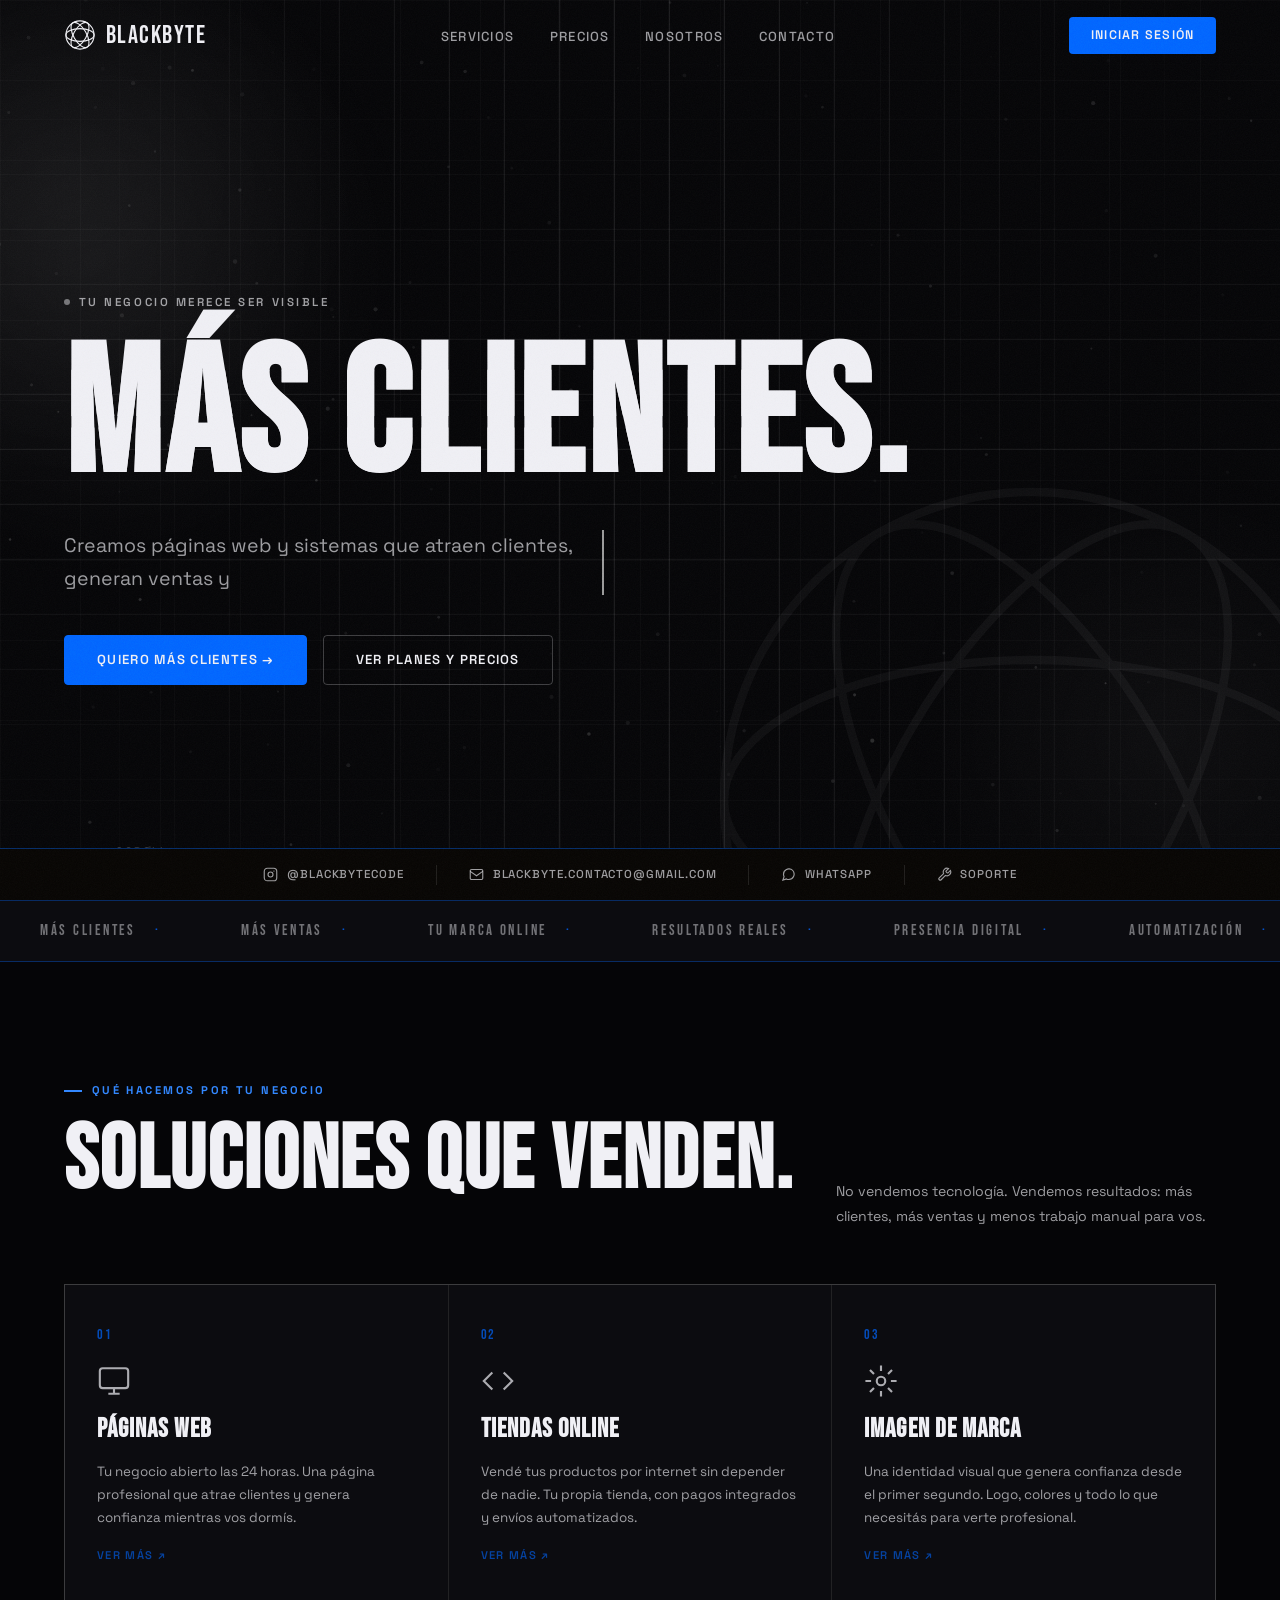
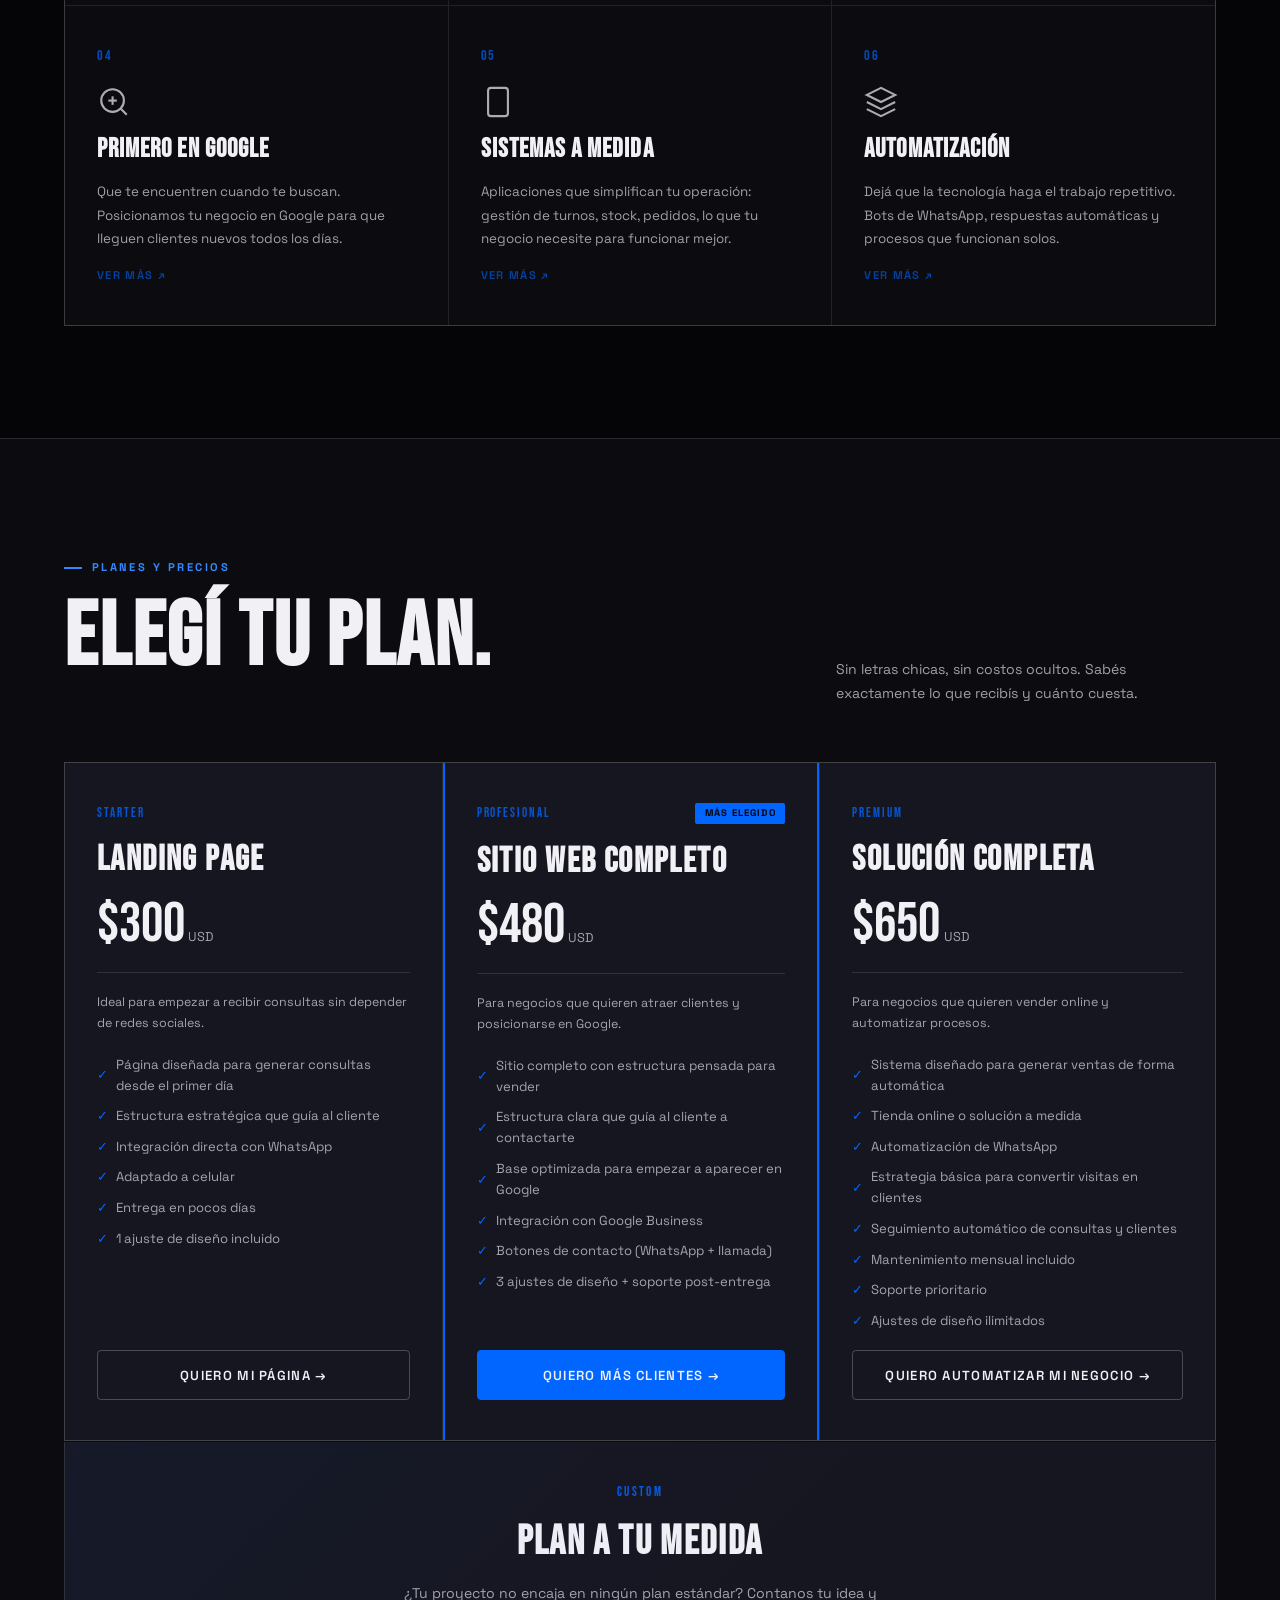
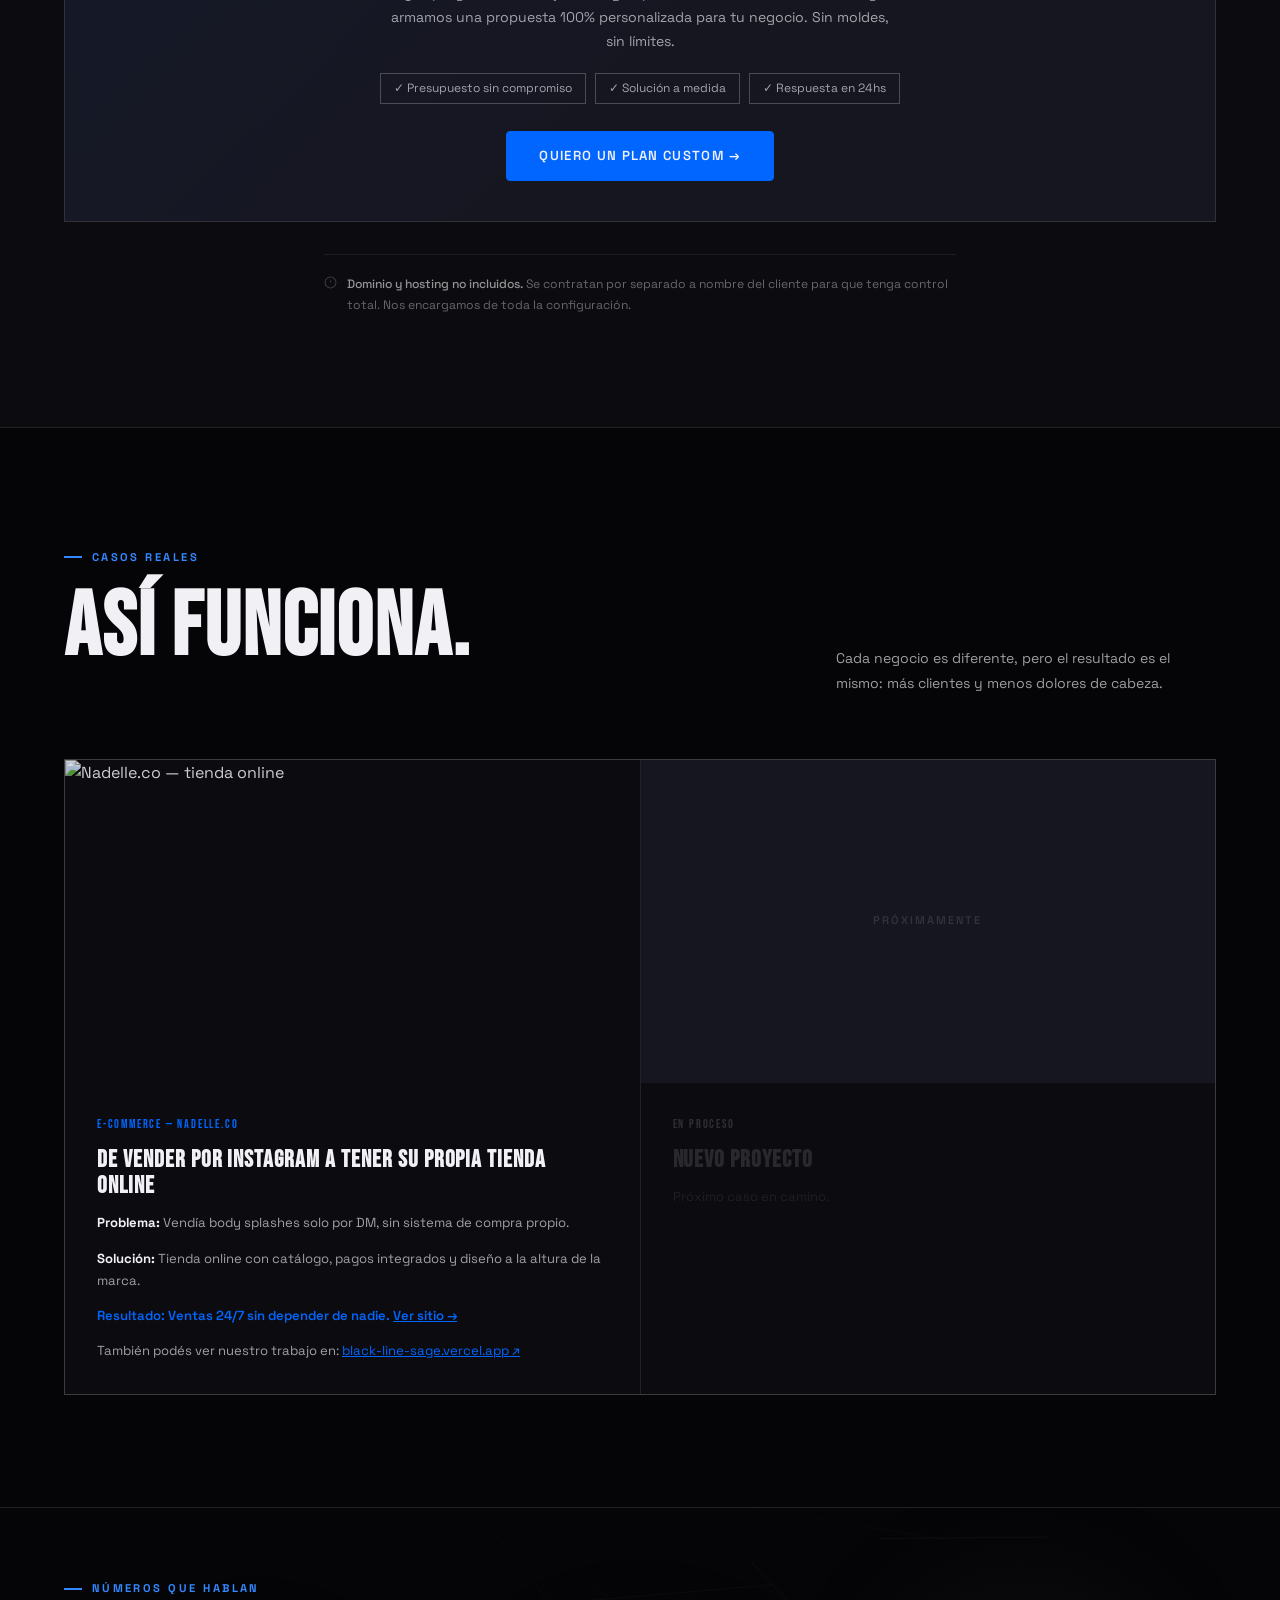
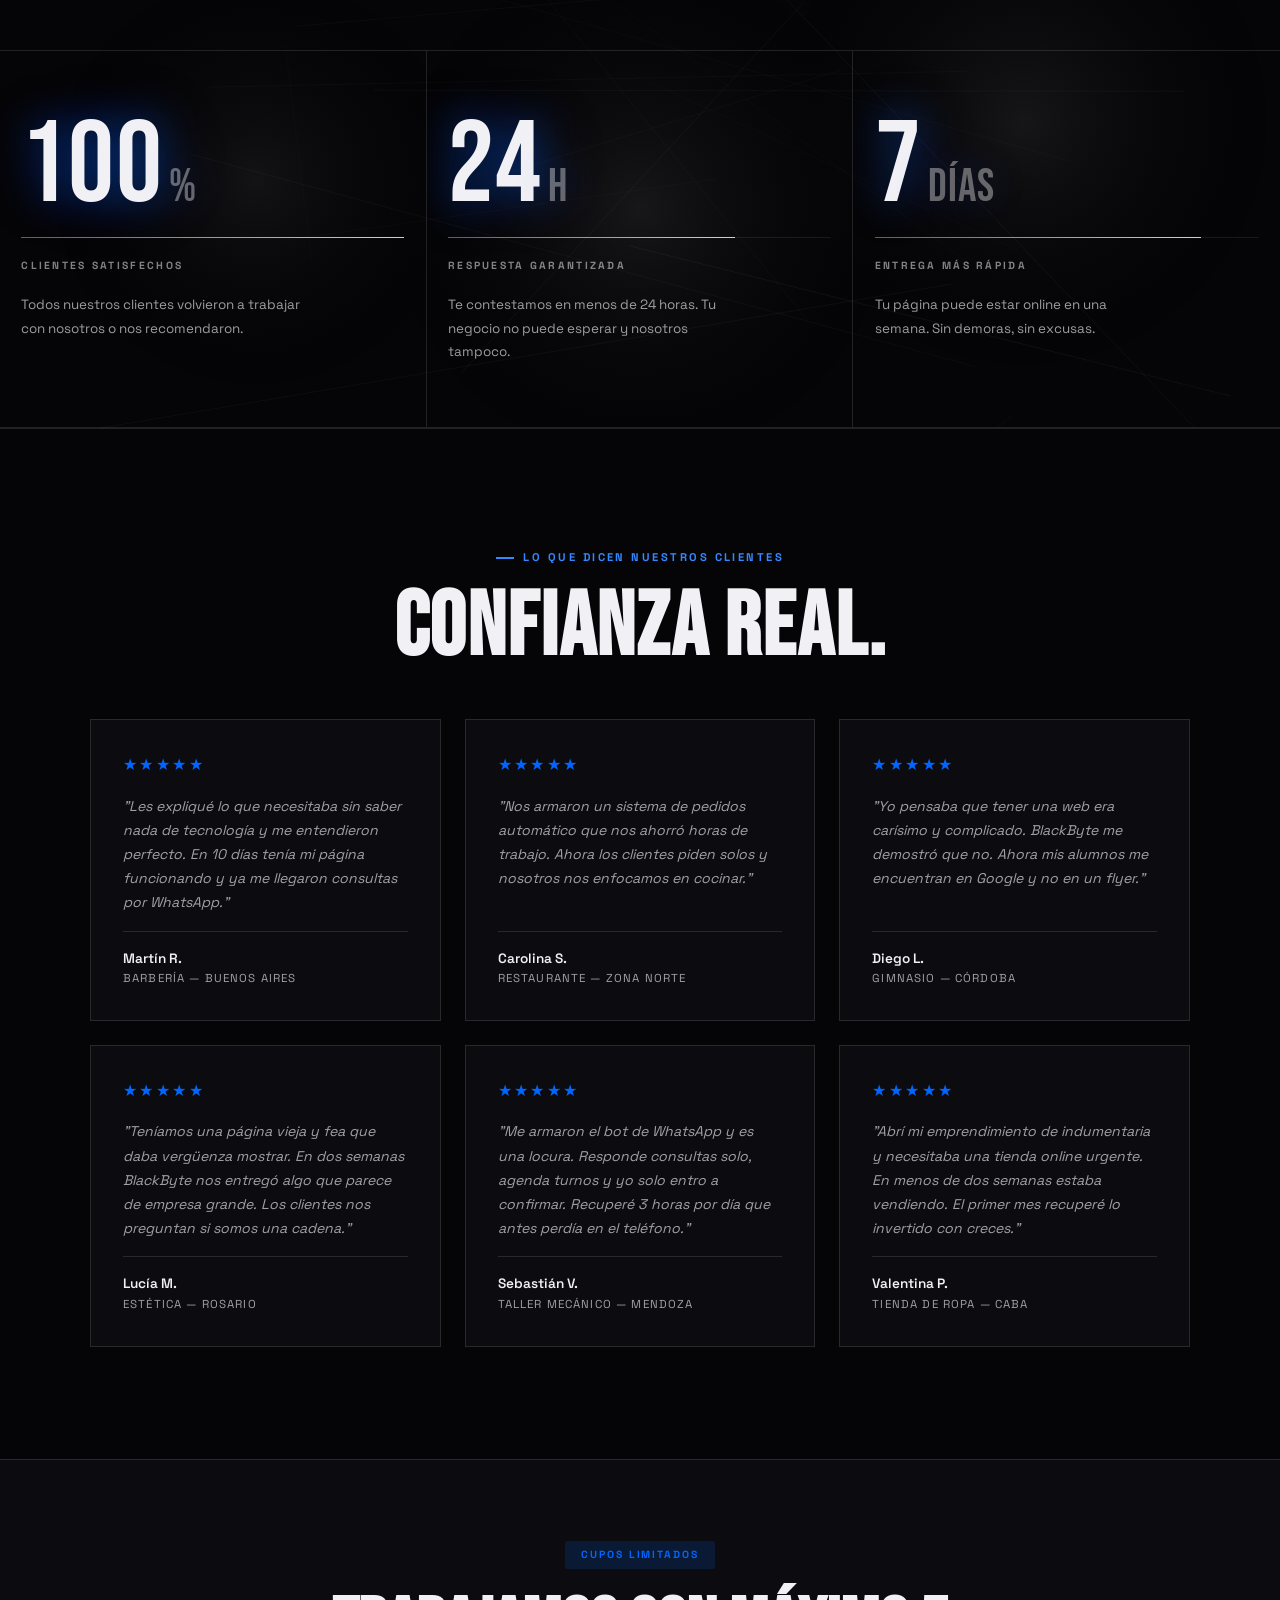
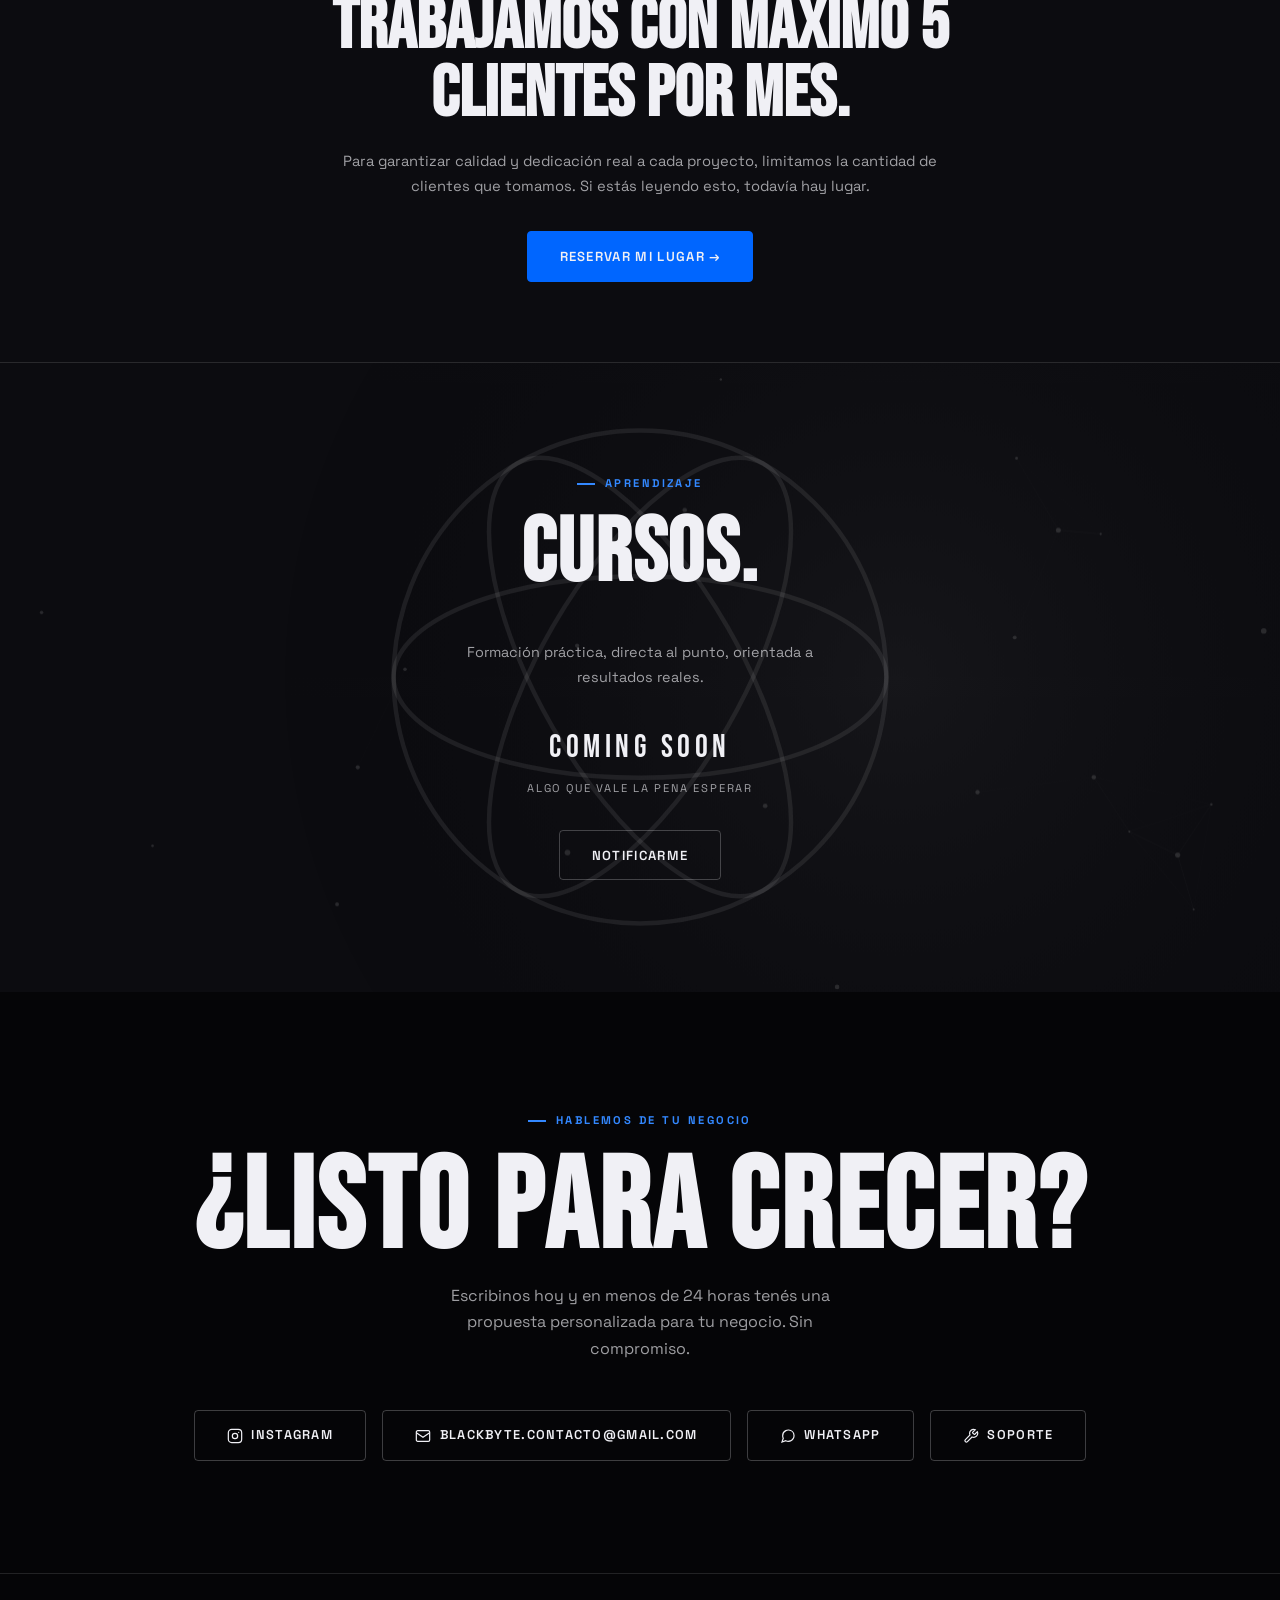
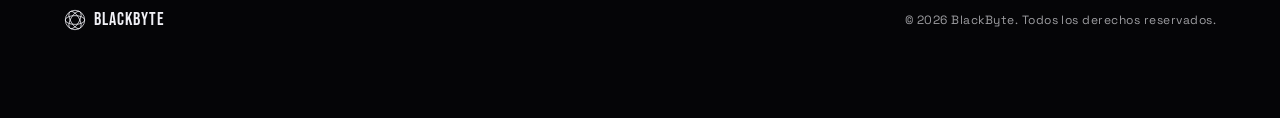
==== index.html @ 30d65532 "BlackByte portfolio - clean init" ====
<!DOCTYPE html>
<html lang="es">
<head>
  <meta charset="UTF-8" />
  <meta name="viewport" content="width=device-width, initial-scale=1.0" />
  <meta name="description" content="BlackByte — Creamos páginas web, tiendas online y automatizaciones que atraen clientes y generan ventas para tu negocio." />
  <title>BlackByte — Más clientes para tu negocio</title>
  <link rel="icon" type="image/svg+xml" href="favicon.svg" />
  <link rel="preconnect" href="https://fonts.googleapis.com" />
  <link rel="preconnect" href="https://fonts.gstatic.com" crossorigin />
  <link href="https://fonts.googleapis.com/css2?family=Bebas+Neue&family=Space+Grotesk:wght@300;400;500;600;700&display=swap" rel="stylesheet" />
  <link rel="stylesheet" href="css/style.css" />
  <style>
    /* ── Hero ─────────────────────────────────────── */
    #hero {
      min-height: 100vh;
      display: flex;
      align-items: center;
      padding: 0 5%;
      padding-top: var(--nav-height);
      position: relative;
      overflow: hidden;
    }

    /* Grid cuadriculado en el hero */
    #hero-grid {
      position: absolute;
      inset: 0;
      pointer-events: none;
      z-index: 0;
    }

    /* animated gradient blobs */
    #hero::before {
      content: '';
      position: absolute;
      top: -10%;
      left: -20%;
      width: 80vw;
      height: 80vw;
      max-width: 700px;
      max-height: 700px;
      border-radius: 50%;
      background: radial-gradient(circle, rgba(255,255,255,0.05) 0%, transparent 65%);
      animation: hero-blob 8s ease-in-out infinite alternate;
      pointer-events: none;
      z-index: 0;
    }

    #hero::after {
      content: '';
      position: absolute;
      bottom: -15%;
      right: -15%;
      width: 70vw;
      height: 70vw;
      max-width: 600px;
      max-height: 600px;
      border-radius: 50%;
      background: radial-gradient(circle, rgba(255,255,255,0.035) 0%, transparent 65%);
      animation: hero-blob 10s ease-in-out infinite alternate-reverse;
      pointer-events: none;
      z-index: 0;
    }

    @keyframes hero-blob {
      0%   { transform: translate(0, 0) scale(1); }
      100% { transform: translate(6%, 8%) scale(1.12); }
    }

    .hero-bg-orbital {
      position: absolute;
      top: 50%;
      right: -8%;
      transform: translateY(-50%);
      width: min(700px, 75vw);
      height: min(700px, 75vw);
      opacity: 0.04;
      pointer-events: none;
      z-index: 0;
      color: var(--white);
      animation: orbital-spin 30s linear infinite;
    }

    @keyframes orbital-spin {
      from { transform: translateY(-50%) rotate(0deg); }
      to   { transform: translateY(-50%) rotate(360deg); }
    }

    .hero-content {
      position: relative;
      z-index: 1;
      max-width: 950px;
    }

    .hero-tag {
      display: inline-flex;
      align-items: center;
      gap: 0.55rem;
      font-size: 0.72rem;
      font-weight: 600;
      letter-spacing: 0.22em;
      text-transform: uppercase;
      color: var(--dim);
      margin-bottom: 1.6rem;
    }

    .hero-tag::before {
      content: '';
      display: inline-block;
      width: 6px;
      height: 6px;
      background: var(--white);
      border-radius: 50%;
      opacity: 0.45;
    }

    /* Glitch Effect */
    .hero-title {
      font-family: 'Bebas Neue', sans-serif;
      font-size: clamp(5rem, 14vw, 13rem);
      line-height: 0.92;
      position: relative;
      color: var(--white);
      letter-spacing: 0.02em;
      margin-bottom: 1.8rem;
      display: inline-block;
    }

    .hero-title::before,
    .hero-title::after {
      content: attr(data-text);
      position: absolute;
      top: 0;
      left: 0;
      width: 100%;
      height: 100%;
      color: var(--white);
      font-family: 'Bebas Neue', sans-serif;
      font-size: inherit;
      line-height: inherit;
      letter-spacing: inherit;
    }

    .hero-title::before {
      clip-path: polygon(0 20%, 100% 20%, 100% 48%, 0 48%);
      animation: glitch-a 2.5s infinite;
    }

    .hero-title::after {
      clip-path: polygon(0 55%, 100% 55%, 100% 82%, 0 82%);
      animation: glitch-b 2.5s infinite;
    }

    @keyframes glitch-a {
      0%, 85%, 100% { transform: translateX(0);   opacity: 0; }
      86%            { transform: translateX(-6px); opacity: 0.6; }
      88%            { transform: translateX(6px); }
      90%            { transform: translateX(0);   opacity: 0; }
    }

    @keyframes glitch-b {
      0%, 87%, 100% { transform: translateX(0);   opacity: 0; }
      88%            { transform: translateX(7px); opacity: 0.5; }
      90%            { transform: translateX(-5px); }
      92%            { transform: translateX(0);   opacity: 0; }
    }

    .hero-subtitle {
      font-size: clamp(1rem, 2.2vw, 1.22rem);
      font-weight: 400;
      color: var(--dim);
      max-width: 540px;
      line-height: 1.65;
      margin-bottom: 2.5rem;
    }

    .hero-ctas {
      display: flex;
      align-items: center;
      gap: 1rem;
      flex-wrap: wrap;
    }

    .scroll-indicator {
      position: absolute;
      bottom: 2.5rem;
      left: 5%;
      display: flex;
      align-items: center;
      gap: 0.75rem;
      font-size: 0.68rem;
      font-weight: 600;
      letter-spacing: 0.18em;
      text-transform: uppercase;
      color: rgba(240,240,240,0.28);
    }

    .scroll-indicator-line {
      width: 40px;
      height: 1px;
      background: rgba(240,240,240,0.15);
      position: relative;
      overflow: hidden;
    }

    .scroll-indicator-line::after {
      content: '';
      position: absolute;
      left: -100%;
      top: 0;
      width: 100%;
      height: 100%;
      background: rgba(240,240,240,0.6);
      animation: slide-line 2s ease-in-out infinite;
    }

    @keyframes slide-line {
      0%   { left: -100%; }
      50%  { left: 0; }
      100% { left: 100%; }
    }

    /* ── Services ─────────────────────────────────── */
    #services { background: var(--black); }

    .services-header {
      display: flex;
      justify-content: space-between;
      align-items: flex-end;
      margin-bottom: 3.5rem;
      flex-wrap: wrap;
      gap: 1.5rem;
    }

    .services-grid {
      display: grid;
      grid-template-columns: repeat(3, 1fr);
      gap: 1px;
      background: var(--border);
      border: 1px solid var(--border);
    }

    .service-card {
      background: var(--gray);
      padding: 2.5rem 2rem;
      display: flex;
      flex-direction: column;
      gap: 1.1rem;
      transition: background var(--transition);
      position: relative;
      overflow: hidden;
    }

    .service-card::before {
      content: '';
      position: absolute;
      inset: 0;
      background: linear-gradient(135deg, rgba(255,255,255,0.025) 0%, transparent 60%);
      opacity: 0;
      transition: opacity var(--transition);
    }

    .service-card:hover { background: var(--gray-mid); border-top: 2px solid var(--accent); }
    .service-card:hover::before { opacity: 1; }

    .service-number {
      font-family: 'Bebas Neue', sans-serif;
      font-size: 0.85rem;
      letter-spacing: 0.12em;
      color: var(--accent);
      opacity: 0.7;
    }

    .service-icon {
      width: 34px;
      height: 34px;
      color: var(--white);
      opacity: 0.7;
    }

    .service-card h3 {
      font-family: 'Bebas Neue', sans-serif;
      font-size: 1.65rem;
      letter-spacing: 0.04em;
      line-height: 1;
    }

    .service-card p {
      font-size: 0.84rem;
      color: var(--dim);
      line-height: 1.72;
      flex: 1;
    }

    .service-arrow {
      display: inline-flex;
      align-items: center;
      gap: 0.4rem;
      color: var(--accent) !important;
      opacity: 0.6;
      font-size: 0.7rem;
      font-weight: 600;
      letter-spacing: 0.12em;
      text-transform: uppercase;
      color: rgba(240,240,240,0.3);
      margin-top: auto;
      transition: color var(--transition), gap var(--transition);
    }

    .service-card:hover .service-arrow {
      color: var(--white);
      gap: 0.65rem;
    }

    /* ── Stats v2 ──────────────────────────────────── */
    #stats {
      background: var(--black);
      border-top: 1px solid var(--border);
      padding: 0;
      position: relative;
      overflow: hidden;
    }

    #stats-canvas {
      position: absolute;
      inset: 0;
      width: 100%;
      height: 100%;
      pointer-events: none;
      z-index: 0;
    }

    /* scan line */
    #stats::after {
      content: '';
      position: absolute;
      left: 0; right: 0;
      height: 2px;
      background: linear-gradient(90deg, transparent, rgba(255,255,255,0.2), transparent);
      animation: scan-line 5s ease-in-out infinite;
      pointer-events: none;
      z-index: 2;
    }

    @keyframes scan-line {
      0%   { top: 0%; opacity: 0; }
      5%   { opacity: 1; }
      95%  { opacity: 1; }
      100% { top: 100%; opacity: 0; }
    }

    .stats-top {
      padding: 4rem 5% 2rem;
      border-bottom: 1px solid var(--border);
      position: relative;
      z-index: 1;
    }

    .stats-grid {
      display: grid;
      grid-template-columns: repeat(3, 1fr);
      position: relative;
      z-index: 1;
    }

    /* glowing border animation on hover */
    @keyframes border-glow {
      0%, 100% { box-shadow: inset 0 0 0 1px rgba(255,255,255,0.05); }
      50%       { box-shadow: inset 0 0 0 1px rgba(255,255,255,0.2), 0 0 30px rgba(255,255,255,0.04); }
    }
    .stat-item-v2 { animation: border-glow 4s ease-in-out infinite; }
    .stat-item-v2:nth-child(2) { animation-delay: 1.3s; }
    .stat-item-v2:nth-child(3) { animation-delay: 2.6s; }

    .stat-item-v2 {
      padding: 4rem 5%;
      border-right: 1px solid var(--border);
      border-bottom: 1px solid var(--border);
      position: relative;
      overflow: hidden;
      transition: background 0.4s;
    }
    .stat-item-v2:last-child { border-right: none; }
    .stat-item-v2:hover { background: rgba(0,102,255,0.06); border-top: 2px solid var(--accent) !important; }

    /* corner accent */
    .stat-item-v2::before {
      content: '';
      border-top-color: var(--accent) !important;
      border-left-color: var(--accent) !important;
      position: absolute;
      top: 0; left: 0;
      width: 40px; height: 40px;
      border-top: 1px solid rgba(255,255,255,0.15);
      border-left: 1px solid rgba(255,255,255,0.15);
      opacity: 0;
      transition: opacity 0.3s;
    }
    .stat-item-v2:hover::before { opacity: 1; }

    .stat-v2-inner {
      display: flex;
      flex-direction: column;
      gap: 1.2rem;
    }

    .stat-v2-number {
      font-family: 'Bebas Neue', sans-serif;
      font-size: clamp(5rem, 9vw, 10rem);
      line-height: 0.9;
      letter-spacing: 0.01em;
      color: var(--white);
      display: flex;
      align-items: baseline;
      gap: 0.05em;
      text-shadow: 0 0 40px rgba(0,102,255,0.5), 0 0 80px rgba(0,102,255,0.2);
    }

    .stat-v2-suffix {
      font-size: 0.4em;
      opacity: 0.4;
    }

    .stat-v2-bar {
      height: 1px;
      background: rgba(255,255,255,0.08);
      overflow: hidden;
    }

    .stat-v2-fill {
      height: 100%;
      width: 0%;
      background: linear-gradient(90deg, rgba(255,255,255,0.3), rgba(255,255,255,0.8));
      transition: width 1.8s cubic-bezier(.23,1,.32,1);
    }
    .stat-v2-fill.animated { width: var(--fill-width, 100%); }

    .stat-v2-label {
      font-size: 0.65rem;
      font-weight: 700;
      letter-spacing: 0.22em;
      text-transform: uppercase;
      color: rgba(255,255,255,0.5);
    }

    .stat-v2-desc {
      font-size: 0.84rem;
      color: var(--dim);
      line-height: 1.72;
      max-width: 280px;
    }

    /* ── Courses v2 ────────────────────────────────── */
    #courses {
      background: var(--gray);
      border-top: 1px solid var(--border);
      position: relative;
      overflow: hidden;
      text-align: center;
    }

    #courses-canvas {
      position: absolute;
      inset: 0;
      width: 100%;
      height: 100%;
      pointer-events: none;
      z-index: 0;
    }

    /* orbital como decoración de fondo centrada */
    .courses-bg-orbital {
      position: absolute;
      top: 50%;
      left: 0;
      right: 0;
      margin: auto;
      width: min(560px, 85vw);
      height: min(560px, 85vw);
      transform: translateY(-50%);
      color: rgba(255,255,255,0.08);
      animation: orbital-spin 25s linear infinite;
      pointer-events: none;
      z-index: 0;
    }

    .courses-center {
      position: relative;
      z-index: 1;
      display: flex;
      flex-direction: column;
      align-items: center;
    }

    .badge-cs {
      display: inline-flex;
      align-items: center;
      padding: 0.3rem 0.8rem;
      font-size: 0.64rem;
      font-weight: 700;
      letter-spacing: 0.18em;
      text-transform: uppercase;
      border: 1px solid var(--border-mid);
      border-radius: 2px;
      color: var(--dim);
    }

    /* ── Contact ───────────────────────────────────── */
    #contact {
      text-align: center;
      background: var(--black);
    }

    #contact .section-title {
      font-size: clamp(4rem, 10vw, 9rem);
      margin-bottom: 0.75rem;
    }

    .section-sub {
      font-size: 1rem;
      color: var(--dim);
      max-width: 400px;
      margin: 0 auto 3rem;
      line-height: 1.65;
    }

    .contact-buttons {
      display: flex;
      align-items: center;
      justify-content: center;
      gap: 1rem;
      flex-wrap: wrap;
    }

    .contact-btn {
      display: inline-flex;
      align-items: center;
      gap: 0.55rem;
      padding: 0.9rem 2rem;
      font-size: 0.8rem;
      font-weight: 600;
      letter-spacing: 0.1em;
      text-transform: uppercase;
      border: 1px solid var(--border-mid);
      border-radius: var(--radius);
      color: var(--white);
      transition: border-color var(--transition), background var(--transition);
    }

    .contact-btn:hover {
      border-color: var(--white);
      background: rgba(255,255,255,0.04);
    }

    .contact-btn svg { width: 16px; height: 16px; }

    .contact-btn.disabled {
      opacity: 0.35;
      cursor: not-allowed;
      pointer-events: none;
    }

    /* ── Responsive ─────────────────────────────────── */
    @media (max-width: 1024px) {
      .services-grid   { grid-template-columns: repeat(2, 1fr); }
    }

    @media (max-width: 768px) {
      .services-header  { flex-direction: column; align-items: flex-start; }
      .services-grid    { grid-template-columns: repeat(2, 1fr); }
      #packages .services-header { flex-direction: column; align-items: flex-start; }
      #packages > div:nth-child(2) { grid-template-columns: 1fr !important; }
      .stats-grid       { grid-template-columns: 1fr; }
      .stat-item-v2     { border-right: none; }
      .stat-item-v2:last-child { border-bottom: none; }
      .cases-grid        { grid-template-columns: 1fr !important; }
      .testimonials-grid { grid-template-columns: 1fr !important; }
      .contact-buttons  { flex-direction: column; align-items: stretch; max-width: 320px; margin: 0 auto; }
      .contact-btn      { justify-content: center; }
      #hero             { padding: 0 6%; padding-top: var(--nav-height); align-items: center; }
      .hero-bg-orbital  { width: min(420px, 90vw); height: min(420px, 90vw); right: -20%; opacity: 0.03; }
      .hero-content     { width: 100%; }
    }

    @media (max-width: 480px) {
      .services-grid   { grid-template-columns: 1fr; }
      .hero-ctas       { flex-direction: column; align-items: flex-start; }
      .hero-bg-orbital {
        width: 85vw;
        height: 85vw;
        right: -25%;
        top: 60%;
        opacity: 0.05;
      }
    }
  </style>
</head>
<body>

  <!-- ═══════════════════════════════════════════════
       NAV
  ════════════════════════════════════════════════ -->
  <nav id="navbar" aria-label="Navegación principal">
    <div class="nav-container">

      <a href="index.html" class="nav-logo" aria-label="BlackByte inicio">
        <svg viewBox="0 0 100 100" fill="none" stroke="currentColor" stroke-width="3.5" aria-hidden="true">
          <circle cx="50" cy="50" r="44"/>
          <ellipse cx="50" cy="50" rx="44" ry="20"/>
          <ellipse cx="50" cy="50" rx="44" ry="20" transform="rotate(60 50 50)"/>
          <ellipse cx="50" cy="50" rx="44" ry="20" transform="rotate(120 50 50)"/>
        </svg>
        BLACKBYTE
      </a>

      <ul class="nav-links" role="list">
        <li><a href="index.html#services">Servicios</a></li>
        <li><a href="index.html#packages">Precios</a></li>
        <li><a href="portfolio.html">Nosotros</a></li>
        <li><a href="index.html#contact">Contacto</a></li>
        <li class="mobile-auth"><a href="login.html" class="nav-cta">Iniciar sesión</a></li>
      </ul>

      <div class="nav-right">
        <a href="login.html" class="nav-cta nav-desktop-login">Iniciar sesión</a>
      </div>

      <button class="hamburger" id="hamburger" aria-label="Abrir menú" aria-expanded="false">
        <span></span><span></span><span></span>
      </button>

    </div>
  </nav>

  <!-- ═══════════════════════════════════════════════
       HERO
  ════════════════════════════════════════════════ -->
  <section id="hero" aria-label="Inicio">

    <div id="hero-grid" aria-hidden="true"></div>
    <div id="hero-glow" aria-hidden="true"></div>

    <svg class="hero-bg-orbital" viewBox="0 0 100 100" fill="none" stroke="currentColor" stroke-width="1.2" aria-hidden="true">
      <circle cx="50" cy="50" r="44"/>
      <ellipse cx="50" cy="50" rx="44" ry="20"/>
      <ellipse cx="50" cy="50" rx="44" ry="20" transform="rotate(60 50 50)"/>
      <ellipse cx="50" cy="50" rx="44" ry="20" transform="rotate(120 50 50)"/>
    </svg>

    <div class="hero-content">
      <p class="hero-tag reveal">Tu negocio merece ser visible</p>
      <h1 class="hero-title reveal" data-text="MÁS CLIENTES.">MÁS CLIENTES.</h1>
      <p class="hero-subtitle reveal">Creamos páginas web y sistemas que atraen clientes, generan ventas y automatizan tu negocio. Sin complicaciones, sin tecnicismos. Solo resultados.</p>
      <div class="hero-ctas reveal">
        <a href="https://wa.me/5491135962017?text=Hola%2C%20buenos%20d%C3%ADas.%20Vi%20su%20p%C3%A1gina%20web%20y%20me%20gustar%C3%ADa%20saber%20c%C3%B3mo%20pueden%20ayudarme%20a%20conseguir%20m%C3%A1s%20clientes%20para%20mi%20negocio.%20%C2%BFPodr%C3%ADamos%20hablar%3F" target="_blank" rel="noopener noreferrer" class="btn btn-primary">Quiero más clientes →</a>
        <a href="#packages" class="btn btn-outline">Ver planes y precios</a>
      </div>
    </div>

    <div class="scroll-indicator" aria-hidden="true">
      <div class="scroll-indicator-line"></div>
      Scroll
    </div>

  </section>

  <!-- ═══════ MARQUEE ═══════ -->
  <div class="marquee-section" aria-hidden="true">
    <div class="marquee-track">
      <span class="marquee-item">Más clientes</span>
      <span class="marquee-item">Más ventas</span>
      <span class="marquee-item">Tu marca online</span>
      <span class="marquee-item">Resultados reales</span>
      <span class="marquee-item">Presencia digital</span>
      <span class="marquee-item">Automatización</span>
      <span class="marquee-item">Primero en Google</span>
      <span class="marquee-item">Tienda online</span>
      <span class="marquee-item">Diseño profesional</span>
      <span class="marquee-item">Más clientes</span>
      <span class="marquee-item">Más ventas</span>
      <span class="marquee-item">Tu marca online</span>
      <span class="marquee-item">Resultados reales</span>
      <span class="marquee-item">Presencia digital</span>
      <span class="marquee-item">Automatización</span>
      <span class="marquee-item">Primero en Google</span>
      <span class="marquee-item">Tienda online</span>
      <span class="marquee-item">Diseño profesional</span>
    </div>
  </div>

  <!-- ═══════════════════════════════════════════════
       SERVICES
  ════════════════════════════════════════════════ -->
  <section id="services" aria-label="Servicios">

    <div class="services-header">
      <div>
        <span class="section-label reveal">Qué hacemos por tu negocio</span>
        <h2 class="section-title split-title">Soluciones que venden.</h2>
      </div>
      <p class="text-dim reveal" style="max-width:380px;font-size:0.88rem;line-height:1.72;">
        No vendemos tecnología. Vendemos resultados: más clientes, más ventas y menos trabajo manual para vos.
      </p>
    </div>

    <div class="services-grid reveal-group">

      <div class="service-card reveal" data-modal="modal-diseno">
        <span class="service-number">01</span>
        <svg class="service-icon" viewBox="0 0 24 24" fill="none" stroke="currentColor" stroke-width="1.5" aria-hidden="true">
          <rect x="2" y="3" width="20" height="14" rx="2"/>
          <path d="M8 21h8M12 17v4"/>
        </svg>
        <h3>Páginas Web</h3>
        <p>Tu negocio abierto las 24 horas. Una página profesional que atrae clientes y genera confianza mientras vos dormís.</p>
        <span class="service-arrow">Ver más ↗</span>
      </div>

      <div class="service-card reveal" data-modal="modal-desarrollo">
        <span class="service-number">02</span>
        <svg class="service-icon" viewBox="0 0 24 24" fill="none" stroke="currentColor" stroke-width="1.5" aria-hidden="true">
          <polyline points="16 18 22 12 16 6"/>
          <polyline points="8 6 2 12 8 18"/>
        </svg>
        <h3>Tiendas Online</h3>
        <p>Vendé tus productos por internet sin depender de nadie. Tu propia tienda, con pagos integrados y envíos automatizados.</p>
        <span class="service-arrow">Ver más ↗</span>
      </div>

      <div class="service-card reveal" data-modal="modal-branding">
        <span class="service-number">03</span>
        <svg class="service-icon" viewBox="0 0 24 24" fill="none" stroke="currentColor" stroke-width="1.5" aria-hidden="true">
          <circle cx="12" cy="12" r="3"/>
          <path d="M12 1v4M12 19v4M4.22 4.22l2.83 2.83M16.95 16.95l2.83 2.83M1 12h4M19 12h4M4.22 19.78l2.83-2.83M16.95 7.05l2.83-2.83"/>
        </svg>
        <h3>Imagen de Marca</h3>
        <p>Una identidad visual que genera confianza desde el primer segundo. Logo, colores y todo lo que necesitás para verte profesional.</p>
        <span class="service-arrow">Ver más ↗</span>
      </div>

      <div class="service-card reveal" data-modal="modal-seo">
        <span class="service-number">04</span>
        <svg class="service-icon" viewBox="0 0 24 24" fill="none" stroke="currentColor" stroke-width="1.5" aria-hidden="true">
          <circle cx="11" cy="11" r="8"/>
          <line x1="21" y1="21" x2="16.65" y2="16.65"/>
          <line x1="11" y1="8" x2="11" y2="14"/>
          <line x1="8" y1="11" x2="14" y2="11"/>
        </svg>
        <h3>Primero en Google</h3>
        <p>Que te encuentren cuando te buscan. Posicionamos tu negocio en Google para que lleguen clientes nuevos todos los días.</p>
        <span class="service-arrow">Ver más ↗</span>
      </div>

      <div class="service-card reveal" data-modal="modal-apps">
        <span class="service-number">05</span>
        <svg class="service-icon" viewBox="0 0 24 24" fill="none" stroke="currentColor" stroke-width="1.5" aria-hidden="true">
          <rect x="5" y="2" width="14" height="20" rx="2"/>
          <line x1="12" y1="18" x2="12" y2="18.01"/>
        </svg>
        <h3>Sistemas a Medida</h3>
        <p>Aplicaciones que simplifican tu operación: gestión de turnos, stock, pedidos, lo que tu negocio necesite para funcionar mejor.</p>
        <span class="service-arrow">Ver más ↗</span>
      </div>

      <div class="service-card reveal" data-modal="modal-automatizacion">
        <span class="service-number">06</span>
        <svg class="service-icon" viewBox="0 0 24 24" fill="none" stroke="currentColor" stroke-width="1.5" aria-hidden="true">
          <path d="M12 2L2 7l10 5 10-5-10-5z"/>
          <path d="M2 17l10 5 10-5"/>
          <path d="M2 12l10 5 10-5"/>
        </svg>
        <h3>Automatización</h3>
        <p>Dejá que la tecnología haga el trabajo repetitivo. Bots de WhatsApp, respuestas automáticas y procesos que funcionan solos.</p>
        <span class="service-arrow">Ver más ↗</span>
      </div>

    </div>
  </section>

  <!-- ═══════════════════════════════════════════════
       PACKAGES / PRICING
  ════════════════════════════════════════════════ -->
  <section id="packages" aria-label="Planes" style="background:var(--gray);border-top:1px solid var(--border);">
    <div class="services-header">
      <div>
        <span class="section-label reveal">Planes y precios</span>
        <h2 class="section-title split-title">Elegí tu plan.</h2>
      </div>
      <p class="text-dim reveal" style="max-width:380px;font-size:0.88rem;line-height:1.72;">
        Sin letras chicas, sin costos ocultos. Sabés exactamente lo que recibís y cuánto cuesta.
      </p>
    </div>

    <div style="display:grid;grid-template-columns:repeat(3,1fr);gap:1px;background:var(--border);border:1px solid var(--border);" class="reveal-group">

      <!-- STARTER -->
      <div class="reveal" style="background:var(--gray-mid);padding:2.5rem 2rem;display:flex;flex-direction:column;gap:1.2rem;">
        <span style="font-family:'Bebas Neue',sans-serif;font-size:0.8rem;letter-spacing:0.15em;color:var(--accent);opacity:0.8;">STARTER</span>
        <h3 style="font-family:'Bebas Neue',sans-serif;font-size:2.2rem;letter-spacing:0.04em;line-height:1;">Landing Page</h3>
        <div style="display:flex;align-items:baseline;gap:0.2rem;">
          <span style="font-family:'Bebas Neue',sans-serif;font-size:3.5rem;color:var(--white);line-height:1;">$300</span>
          <span style="font-size:0.8rem;color:var(--dim);">USD</span>
        </div>
        <p style="font-size:0.78rem;color:var(--dim);line-height:1.7;border-top:1px solid var(--border);padding-top:1.2rem;">Ideal para empezar a recibir consultas sin depender de redes sociales.</p>
        <ul style="list-style:none;display:flex;flex-direction:column;gap:0.6rem;flex:1;">
          <li style="font-size:0.82rem;color:var(--dim);display:flex;align-items:center;gap:0.5rem;"><span style="color:var(--accent);">✓</span> Página diseñada para generar consultas desde el primer día</li>
          <li style="font-size:0.82rem;color:var(--dim);display:flex;align-items:center;gap:0.5rem;"><span style="color:var(--accent);">✓</span> Estructura estratégica que guía al cliente</li>
          <li style="font-size:0.82rem;color:var(--dim);display:flex;align-items:center;gap:0.5rem;"><span style="color:var(--accent);">✓</span> Integración directa con WhatsApp</li>
          <li style="font-size:0.82rem;color:var(--dim);display:flex;align-items:center;gap:0.5rem;"><span style="color:var(--accent);">✓</span> Adaptado a celular</li>
          <li style="font-size:0.82rem;color:var(--dim);display:flex;align-items:center;gap:0.5rem;"><span style="color:var(--accent);">✓</span> Entrega en pocos días</li>
          <li style="font-size:0.82rem;color:var(--dim);display:flex;align-items:center;gap:0.5rem;"><span style="color:var(--accent);">✓</span> 1 ajuste de diseño incluido</li>
        </ul>
        <a href="https://wa.me/5491135962017?text=Hola%2C%20buenos%20d%C3%ADas.%20Vi%20su%20p%C3%A1gina%20y%20me%20interesa%20el%20plan%20Starter%20%E2%80%94%20Landing%20Page.%20%C2%BFPodr%C3%ADan%20contarme%20m%C3%A1s%20detalles%20y%20c%C3%B3mo%20arrancar%3F" target="_blank" rel="noopener noreferrer" class="btn btn-outline" style="text-align:center;margin-top:auto;">Quiero mi página →</a>
      </div>

      <!-- PRO -->
      <div class="reveal" style="background:var(--gray-mid);padding:2.5rem 2rem;display:flex;flex-direction:column;gap:1.2rem;border-left:2px solid var(--accent);border-right:2px solid var(--accent);">
        <div style="display:flex;align-items:center;justify-content:space-between;">
          <span style="font-family:'Bebas Neue',sans-serif;font-size:0.8rem;letter-spacing:0.15em;color:var(--accent);opacity:0.8;">PROFESIONAL</span>
          <span style="font-size:0.6rem;font-weight:700;letter-spacing:0.12em;text-transform:uppercase;background:var(--accent);color:var(--black);padding:0.2rem 0.6rem;border-radius:2px;">MÁS ELEGIDO</span>
        </div>
        <h3 style="font-family:'Bebas Neue',sans-serif;font-size:2.2rem;letter-spacing:0.04em;line-height:1;">Sitio Web Completo</h3>
        <div style="display:flex;align-items:baseline;gap:0.2rem;">
          <span style="font-family:'Bebas Neue',sans-serif;font-size:3.5rem;color:var(--white);line-height:1;">$480</span>
          <span style="font-size:0.8rem;color:var(--dim);">USD</span>
        </div>
        <p style="font-size:0.78rem;color:var(--dim);line-height:1.7;border-top:1px solid var(--border);padding-top:1.2rem;">Para negocios que quieren atraer clientes y posicionarse en Google.</p>
        <ul style="list-style:none;display:flex;flex-direction:column;gap:0.6rem;flex:1;">
          <li style="font-size:0.82rem;color:var(--dim);display:flex;align-items:center;gap:0.5rem;"><span style="color:var(--accent);">✓</span> Sitio completo con estructura pensada para vender</li>
          <li style="font-size:0.82rem;color:var(--dim);display:flex;align-items:center;gap:0.5rem;"><span style="color:var(--accent);">✓</span> Estructura clara que guía al cliente a contactarte</li>
          <li style="font-size:0.82rem;color:var(--dim);display:flex;align-items:center;gap:0.5rem;"><span style="color:var(--accent);">✓</span> Base optimizada para empezar a aparecer en Google</li>
          <li style="font-size:0.82rem;color:var(--dim);display:flex;align-items:center;gap:0.5rem;"><span style="color:var(--accent);">✓</span> Integración con Google Business</li>
          <li style="font-size:0.82rem;color:var(--dim);display:flex;align-items:center;gap:0.5rem;"><span style="color:var(--accent);">✓</span> Botones de contacto (WhatsApp + llamada)</li>
          <li style="font-size:0.82rem;color:var(--dim);display:flex;align-items:center;gap:0.5rem;"><span style="color:var(--accent);">✓</span> 3 ajustes de diseño + soporte post-entrega</li>
        </ul>
        <a href="https://wa.me/5491135962017?text=Hola%2C%20buenos%20d%C3%ADas.%20Vi%20su%20p%C3%A1gina%20y%20me%20interesa%20el%20plan%20Profesional%20%E2%80%94%20Sitio%20Web%20Completo.%20Me%20gustar%C3%ADa%20coordinar%20una%20consulta%20para%20ver%20c%C3%B3mo%20adaptar%20el%20proyecto%20a%20mi%20negocio." target="_blank" rel="noopener noreferrer" class="btn btn-primary" style="text-align:center;margin-top:auto;">Quiero más clientes →</a>
      </div>

      <!-- PREMIUM -->
      <div class="reveal" style="background:var(--gray-mid);padding:2.5rem 2rem;display:flex;flex-direction:column;gap:1.2rem;">
        <span style="font-family:'Bebas Neue',sans-serif;font-size:0.8rem;letter-spacing:0.15em;color:var(--accent);opacity:0.8;">PREMIUM</span>
        <h3 style="font-family:'Bebas Neue',sans-serif;font-size:2.2rem;letter-spacing:0.04em;line-height:1;">Solución Completa</h3>
        <div style="display:flex;align-items:baseline;gap:0.2rem;">
          <span style="font-family:'Bebas Neue',sans-serif;font-size:3.5rem;color:var(--white);line-height:1;">$650</span>
          <span style="font-size:0.8rem;color:var(--dim);">USD</span>
        </div>
        <p style="font-size:0.78rem;color:var(--dim);line-height:1.7;border-top:1px solid var(--border);padding-top:1.2rem;">Para negocios que quieren vender online y automatizar procesos.</p>
        <ul style="list-style:none;display:flex;flex-direction:column;gap:0.6rem;flex:1;">
          <li style="font-size:0.82rem;color:var(--dim);display:flex;align-items:center;gap:0.5rem;"><span style="color:var(--accent);">✓</span> Sistema diseñado para generar ventas de forma automática</li>
          <li style="font-size:0.82rem;color:var(--dim);display:flex;align-items:center;gap:0.5rem;"><span style="color:var(--accent);">✓</span> Tienda online o solución a medida</li>
          <li style="font-size:0.82rem;color:var(--dim);display:flex;align-items:center;gap:0.5rem;"><span style="color:var(--accent);">✓</span> Automatización de WhatsApp</li>
          <li style="font-size:0.82rem;color:var(--dim);display:flex;align-items:center;gap:0.5rem;"><span style="color:var(--accent);">✓</span> Estrategia básica para convertir visitas en clientes</li>
          <li style="font-size:0.82rem;color:var(--dim);display:flex;align-items:center;gap:0.5rem;"><span style="color:var(--accent);">✓</span> Seguimiento automático de consultas y clientes</li>
          <li style="font-size:0.82rem;color:var(--dim);display:flex;align-items:center;gap:0.5rem;"><span style="color:var(--accent);">✓</span> Mantenimiento mensual incluido</li>
          <li style="font-size:0.82rem;color:var(--dim);display:flex;align-items:center;gap:0.5rem;"><span style="color:var(--accent);">✓</span> Soporte prioritario</li>
          <li style="font-size:0.82rem;color:var(--dim);display:flex;align-items:center;gap:0.5rem;"><span style="color:var(--accent);">✓</span> Ajustes de diseño ilimitados</li>
        </ul>
        <a href="https://wa.me/5491135962017?text=Hola%2C%20buenos%20d%C3%ADas.%20Vi%20su%20p%C3%A1gina%20y%20me%20interesa%20el%20plan%20Premium%20%E2%80%94%20Soluci%C3%B3n%20Completa.%20Me%20gustar%C3%ADa%20agendar%20una%20llamada%20o%20reuni%C3%B3n%20para%20evaluar%20el%20proyecto%20en%20detalle." target="_blank" rel="noopener noreferrer" class="btn btn-outline" style="text-align:center;margin-top:auto;">Quiero automatizar mi negocio →</a>
      </div>

    </div>

    <!-- CUSTOM PLAN -->
    <div class="reveal" style="margin-top:1px;background:var(--gray-mid);border:1px solid var(--border);border-top:none;padding:2.5rem 2rem;display:flex;flex-direction:column;align-items:center;text-align:center;gap:1.2rem;position:relative;overflow:hidden;">
      <div style="position:absolute;inset:0;background:linear-gradient(135deg,rgba(0,102,255,0.04) 0%,transparent 60%);pointer-events:none;"></div>
      <span style="font-family:'Bebas Neue',sans-serif;font-size:0.8rem;letter-spacing:0.18em;color:var(--accent);opacity:0.9;">CUSTOM</span>
      <h3 style="font-family:'Bebas Neue',sans-serif;font-size:2.5rem;letter-spacing:0.04em;line-height:1;">Plan a tu medida</h3>
      <p style="font-size:0.88rem;color:var(--dim);line-height:1.72;max-width:520px;">¿Tu proyecto no encaja en ningún plan estándar? Contanos tu idea y armamos una propuesta 100% personalizada para tu negocio. Sin moldes, sin límites.</p>
      <div style="display:flex;flex-wrap:wrap;justify-content:center;gap:0.6rem;">
        <span style="font-size:0.75rem;color:var(--dim);border:1px solid var(--border-mid);padding:0.3rem 0.8rem;">✓ Presupuesto sin compromiso</span>
        <span style="font-size:0.75rem;color:var(--dim);border:1px solid var(--border-mid);padding:0.3rem 0.8rem;">✓ Solución a medida</span>
        <span style="font-size:0.75rem;color:var(--dim);border:1px solid var(--border-mid);padding:0.3rem 0.8rem;">✓ Respuesta en 24hs</span>
      </div>
      <a href="https://wa.me/5491135962017?text=Hola%2C%20buenos%20d%C3%ADas.%20Vi%20su%20p%C3%A1gina%20y%20me%20interesa%20hablar%20sobre%20un%20proyecto%20a%20medida.%20Mi%20idea%20es%20la%20siguiente%3A%20" target="_blank" rel="noopener noreferrer" class="btn btn-primary" style="margin-top:0.5rem;">Quiero un plan custom →</a>
    </div>

    <!-- NOTA: Dominio y Hosting -->
    <div style="margin:2rem auto 0;max-width:680px;padding:0 1.5rem;">
      <p style="display:flex;align-items:flex-start;gap:0.6rem;font-size:0.76rem;color:rgba(240,240,240,0.4);line-height:1.7;margin:0;border-top:1px solid rgba(255,255,255,0.07);padding-top:1.2rem;">
        <svg style="width:13px;height:13px;flex-shrink:0;margin-top:2px;opacity:0.5;" viewBox="0 0 24 24" fill="none" stroke="currentColor" stroke-width="2" aria-hidden="true"><circle cx="12" cy="12" r="10"/><line x1="12" y1="8" x2="12" y2="12"/><line x1="12" y1="16" x2="12.01" y2="16"/></svg>
        <span><strong style="color:rgba(240,240,240,0.6);font-weight:500;">Dominio y hosting no incluidos.</strong> Se contratan por separado a nombre del cliente para que tenga control total. Nos encargamos de toda la configuración.</span>
      </p>
    </div>

  </section>

  <!-- ═══════════════════════════════════════════════
       CASOS REALES
  ════════════════════════════════════════════════ -->
  <section id="casos-reales" aria-label="Casos reales" style="background:var(--black);border-top:1px solid var(--border);">
    <div style="display:flex;justify-content:space-between;align-items:flex-end;flex-wrap:wrap;gap:1.5rem;margin-bottom:4rem;">
      <div>
        <span class="section-label reveal">Casos reales</span>
        <h2 class="section-title split-title">Así funciona.</h2>
      </div>
      <p class="text-dim reveal" style="max-width:380px;font-size:0.88rem;line-height:1.72;">Cada negocio es diferente, pero el resultado es el mismo: más clientes y menos dolores de cabeza.</p>
    </div>

    <div style="display:grid;grid-template-columns:repeat(2,1fr);gap:1px;background:var(--border);border:1px solid var(--border);" class="reveal-group cases-grid">

      <!-- Nadelle.co — caso real -->
      <div class="reveal" style="background:var(--gray);display:flex;flex-direction:column;gap:0;">
        <a href="https://nadelleco.vercel.app/" target="_blank" rel="noopener noreferrer" style="display:block;width:100%;aspect-ratio:16/9;overflow:hidden;text-decoration:none;position:relative;">
          <img src="nadelle.weeb portfolio.jpg" alt="Nadelle.co — tienda online" style="width:100%;height:100%;object-fit:cover;display:block;filter:brightness(0.85);" />
          <div style="position:absolute;inset:0;background:rgba(0,0,0,0.45);display:flex;align-items:center;justify-content:center;opacity:0;transition:opacity 0.3s;" onmouseover="this.style.opacity='1'" onmouseout="this.style.opacity='0'">
            <span style="font-size:0.7rem;font-weight:700;letter-spacing:0.18em;text-transform:uppercase;border:1px solid rgba(255,255,255,0.6);padding:0.55rem 1.4rem;color:#fff;">Ver sitio ↗</span>
          </div>
        </a>
        <div style="padding:2rem;display:flex;flex-direction:column;gap:0.8rem;">
          <span style="font-family:'Bebas Neue',sans-serif;font-size:0.75rem;letter-spacing:0.15em;color:var(--accent);">E-COMMERCE — NADELLE.CO</span>
          <h3 style="font-family:'Bebas Neue',sans-serif;font-size:1.5rem;letter-spacing:0.04em;line-height:1.1;">De vender por Instagram a tener su propia tienda online</h3>
          <p style="font-size:0.82rem;color:var(--dim);line-height:1.7;"><strong style="color:var(--white);">Problema:</strong> Vendía body splashes solo por DM, sin sistema de compra propio.</p>
          <p style="font-size:0.82rem;color:var(--dim);line-height:1.7;"><strong style="color:var(--white);">Solución:</strong> Tienda online con catálogo, pagos integrados y diseño a la altura de la marca.</p>
          <p style="font-size:0.82rem;color:var(--accent);line-height:1.7;font-weight:600;">Resultado: Ventas 24/7 sin depender de nadie. <a href="https://nadelleco.vercel.app/" target="_blank" rel="noopener noreferrer" style="color:var(--accent);text-decoration:underline;">Ver sitio →</a></p>
          <p style="font-size:0.82rem;color:var(--dim);line-height:1.7;">También podés ver nuestro trabajo en: <a href="https://black-line-sage.vercel.app" target="_blank" rel="noopener noreferrer" style="color:var(--accent);text-decoration:underline;">black-line-sage.vercel.app ↗</a></p>
        </div>
      </div>

      <!-- Placeholder 2 -->
      <div class="reveal" style="background:var(--gray);display:flex;flex-direction:column;">
        <div style="width:100%;aspect-ratio:16/9;background:var(--gray-mid);display:flex;align-items:center;justify-content:center;">
          <span style="font-size:0.7rem;font-weight:600;letter-spacing:0.18em;text-transform:uppercase;color:rgba(255,255,255,0.12);">Próximamente</span>
        </div>
        <div style="padding:2rem;display:flex;flex-direction:column;gap:0.8rem;">
          <span style="font-family:'Bebas Neue',sans-serif;font-size:0.75rem;letter-spacing:0.15em;color:rgba(255,255,255,0.15);">EN PROCESO</span>
          <h3 style="font-family:'Bebas Neue',sans-serif;font-size:1.5rem;letter-spacing:0.04em;line-height:1.1;color:rgba(255,255,255,0.12);">Nuevo proyecto</h3>
          <p style="font-size:0.82rem;color:rgba(255,255,255,0.08);line-height:1.7;">Próximo caso en camino.</p>
        </div>
      </div>



    </div>
  </section>

  <!-- ═══════════════════════════════════════════════
       STATS
  ════════════════════════════════════════════════ -->
  <section id="stats" aria-label="Cifras">
    <canvas id="stats-canvas" aria-hidden="true"></canvas>

    <div class="stats-top reveal">
      <span class="section-label">Números que hablan</span>
    </div>

    <div class="stats-grid">

      <div class="stat-item-v2 reveal">
        <div class="stat-v2-inner">
          <div class="stat-v2-number">
            <span class="stat-v2-digits">100</span><span class="stat-v2-suffix">%</span>
          </div>
          <div class="stat-v2-bar"><div class="stat-v2-fill" data-width="100"></div></div>
          <div class="stat-v2-label">Clientes satisfechos</div>
          <p class="stat-v2-desc">Todos nuestros clientes volvieron a trabajar con nosotros o nos recomendaron.</p>
        </div>
      </div>

      <div class="stat-item-v2 reveal">
        <div class="stat-v2-inner">
          <div class="stat-v2-number">
            <span class="stat-v2-digits">24</span><span class="stat-v2-suffix">H</span>
          </div>
          <div class="stat-v2-bar"><div class="stat-v2-fill" data-width="75"></div></div>
          <div class="stat-v2-label">Respuesta garantizada</div>
          <p class="stat-v2-desc">Te contestamos en menos de 24 horas. Tu negocio no puede esperar y nosotros tampoco.</p>
        </div>
      </div>

      <div class="stat-item-v2 reveal">
        <div class="stat-v2-inner">
          <div class="stat-v2-number">
            <span class="stat-v2-digits">7</span><span class="stat-v2-suffix">DÍAS</span>
          </div>
          <div class="stat-v2-bar"><div class="stat-v2-fill" data-width="85"></div></div>
          <div class="stat-v2-label">Entrega más rápida</div>
          <p class="stat-v2-desc">Tu página puede estar online en una semana. Sin demoras, sin excusas.</p>
        </div>
      </div>

    </div>
  </section>


  <!-- ═══════════════════════════════════════════════
       TESTIMONIALS
  ════════════════════════════════════════════════ -->
  <section id="testimonials" aria-label="Testimonios" style="background:var(--black);border-top:1px solid var(--border);">
    <div style="text-align:center;margin-bottom:3rem;">
      <span class="section-label reveal">Lo que dicen nuestros clientes</span>
      <h2 class="section-title split-title" style="text-align:center;">Confianza real.</h2>
    </div>

    <div style="display:grid;grid-template-columns:repeat(3,1fr);gap:1.5rem;max-width:1100px;margin:0 auto;" class="reveal-group testimonials-grid">

      <div class="reveal" style="background:var(--gray);border:1px solid var(--border);padding:2rem;display:flex;flex-direction:column;gap:1rem;">
        <div style="display:flex;gap:0.15rem;">
          <span style="color:var(--accent);font-size:1rem;">★</span><span style="color:var(--accent);font-size:1rem;">★</span><span style="color:var(--accent);font-size:1rem;">★</span><span style="color:var(--accent);font-size:1rem;">★</span><span style="color:var(--accent);font-size:1rem;">★</span>
        </div>
        <p style="font-size:0.88rem;color:var(--dim);line-height:1.72;font-style:italic;flex:1;">"Les expliqué lo que necesitaba sin saber nada de tecnología y me entendieron perfecto. En 10 días tenía mi página funcionando y ya me llegaron consultas por WhatsApp."</p>
        <div style="border-top:1px solid var(--border);padding-top:1rem;">
          <p style="font-size:0.85rem;color:var(--white);font-weight:600;">Martín R.</p>
          <p style="font-size:0.72rem;color:var(--dim);letter-spacing:0.1em;">BARBERÍA — BUENOS AIRES</p>
        </div>
      </div>

      <div class="reveal" style="background:var(--gray);border:1px solid var(--border);padding:2rem;display:flex;flex-direction:column;gap:1rem;">
        <div style="display:flex;gap:0.15rem;">
          <span style="color:var(--accent);font-size:1rem;">★</span><span style="color:var(--accent);font-size:1rem;">★</span><span style="color:var(--accent);font-size:1rem;">★</span><span style="color:var(--accent);font-size:1rem;">★</span><span style="color:var(--accent);font-size:1rem;">★</span>
        </div>
        <p style="font-size:0.88rem;color:var(--dim);line-height:1.72;font-style:italic;flex:1;">"Nos armaron un sistema de pedidos automático que nos ahorró horas de trabajo. Ahora los clientes piden solos y nosotros nos enfocamos en cocinar."</p>
        <div style="border-top:1px solid var(--border);padding-top:1rem;">
          <p style="font-size:0.85rem;color:var(--white);font-weight:600;">Carolina S.</p>
          <p style="font-size:0.72rem;color:var(--dim);letter-spacing:0.1em;">RESTAURANTE — ZONA NORTE</p>
        </div>
      </div>

      <div class="reveal" style="background:var(--gray);border:1px solid var(--border);padding:2rem;display:flex;flex-direction:column;gap:1rem;">
        <div style="display:flex;gap:0.15rem;">
          <span style="color:var(--accent);font-size:1rem;">★</span><span style="color:var(--accent);font-size:1rem;">★</span><span style="color:var(--accent);font-size:1rem;">★</span><span style="color:var(--accent);font-size:1rem;">★</span><span style="color:var(--accent);font-size:1rem;">★</span>
        </div>
        <p style="font-size:0.88rem;color:var(--dim);line-height:1.72;font-style:italic;flex:1;">"Yo pensaba que tener una web era carísimo y complicado. BlackByte me demostró que no. Ahora mis alumnos me encuentran en Google y no en un flyer."</p>
        <div style="border-top:1px solid var(--border);padding-top:1rem;">
          <p style="font-size:0.85rem;color:var(--white);font-weight:600;">Diego L.</p>
          <p style="font-size:0.72rem;color:var(--dim);letter-spacing:0.1em;">GIMNASIO — CÓRDOBA</p>
        </div>
      </div>

      <div class="reveal" style="background:var(--gray);border:1px solid var(--border);padding:2rem;display:flex;flex-direction:column;gap:1rem;">
        <div style="display:flex;gap:0.15rem;">
          <span style="color:var(--accent);font-size:1rem;">★</span><span style="color:var(--accent);font-size:1rem;">★</span><span style="color:var(--accent);font-size:1rem;">★</span><span style="color:var(--accent);font-size:1rem;">★</span><span style="color:var(--accent);font-size:1rem;">★</span>
        </div>
        <p style="font-size:0.88rem;color:var(--dim);line-height:1.72;font-style:italic;flex:1;">"Teníamos una página vieja y fea que daba vergüenza mostrar. En dos semanas BlackByte nos entregó algo que parece de empresa grande. Los clientes nos preguntan si somos una cadena."</p>
        <div style="border-top:1px solid var(--border);padding-top:1rem;">
          <p style="font-size:0.85rem;color:var(--white);font-weight:600;">Lucía M.</p>
          <p style="font-size:0.72rem;color:var(--dim);letter-spacing:0.1em;">ESTÉTICA — ROSARIO</p>
        </div>
      </div>

      <div class="reveal" style="background:var(--gray);border:1px solid var(--border);padding:2rem;display:flex;flex-direction:column;gap:1rem;">
        <div style="display:flex;gap:0.15rem;">
          <span style="color:var(--accent);font-size:1rem;">★</span><span style="color:var(--accent);font-size:1rem;">★</span><span style="color:var(--accent);font-size:1rem;">★</span><span style="color:var(--accent);font-size:1rem;">★</span><span style="color:var(--accent);font-size:1rem;">★</span>
        </div>
        <p style="font-size:0.88rem;color:var(--dim);line-height:1.72;font-style:italic;flex:1;">"Me armaron el bot de WhatsApp y es una locura. Responde consultas solo, agenda turnos y yo solo entro a confirmar. Recuperé 3 horas por día que antes perdía en el teléfono."</p>
        <div style="border-top:1px solid var(--border);padding-top:1rem;">
          <p style="font-size:0.85rem;color:var(--white);font-weight:600;">Sebastián V.</p>
          <p style="font-size:0.72rem;color:var(--dim);letter-spacing:0.1em;">TALLER MECÁNICO — MENDOZA</p>
        </div>
      </div>

      <div class="reveal" style="background:var(--gray);border:1px solid var(--border);padding:2rem;display:flex;flex-direction:column;gap:1rem;">
        <div style="display:flex;gap:0.15rem;">
          <span style="color:var(--accent);font-size:1rem;">★</span><span style="color:var(--accent);font-size:1rem;">★</span><span style="color:var(--accent);font-size:1rem;">★</span><span style="color:var(--accent);font-size:1rem;">★</span><span style="color:var(--accent);font-size:1rem;">★</span>
        </div>
        <p style="font-size:0.88rem;color:var(--dim);line-height:1.72;font-style:italic;flex:1;">"Abrí mi emprendimiento de indumentaria y necesitaba una tienda online urgente. En menos de dos semanas estaba vendiendo. El primer mes recuperé lo invertido con creces."</p>
        <div style="border-top:1px solid var(--border);padding-top:1rem;">
          <p style="font-size:0.85rem;color:var(--white);font-weight:600;">Valentina P.</p>
          <p style="font-size:0.72rem;color:var(--dim);letter-spacing:0.1em;">TIENDA DE ROPA — CABA</p>
        </div>
      </div>

    </div>
  </section>

  <!-- ═══════════════════════════════════════════════
       URGENCY
  ════════════════════════════════════════════════ -->
  <section id="urgency" aria-label="Disponibilidad" style="background:var(--gray);border-top:1px solid var(--border);text-align:center;padding:5rem 5%;">
    <div class="reveal" style="max-width:650px;margin:0 auto;">
      <span style="display:inline-block;font-size:0.65rem;font-weight:700;letter-spacing:0.18em;text-transform:uppercase;background:rgba(0,102,255,0.15);color:var(--accent);padding:0.35rem 1rem;border-radius:2px;margin-bottom:1.5rem;">CUPOS LIMITADOS</span>
      <h2 style="font-family:'Bebas Neue',sans-serif;font-size:clamp(2.5rem,6vw,4.5rem);line-height:0.95;color:var(--white);margin-bottom:1.2rem;">Trabajamos con máximo 5 clientes por mes.</h2>
      <p style="font-size:0.92rem;color:var(--dim);line-height:1.72;margin-bottom:2rem;">
        Para garantizar calidad y dedicación real a cada proyecto, limitamos la cantidad de clientes que tomamos. Si estás leyendo esto, todavía hay lugar.
      </p>
      <a href="https://wa.me/5491135962017?text=Hola%2C%20buenos%20d%C3%ADas.%20Vi%20que%20trabajan%20con%20cupos%20limitados%20y%20me%20gustar%C3%ADa%20reservar%20mi%20lugar%20antes%20de%20que%20se%20complete.%20%C2%BFPodr%C3%ADamos%20hablar%3F" target="_blank" rel="noopener noreferrer" class="btn btn-primary">Reservar mi lugar →</a>
    </div>
  </section>

  <!-- ═══════════════════════════════════════════════
       COURSES PREVIEW
  ════════════════════════════════════════════════ -->
  <section id="courses" aria-label="Cursos">
    <canvas id="courses-canvas" aria-hidden="true"></canvas>

    <!-- orbital de fondo, posición absoluta -->
    <svg class="courses-bg-orbital" viewBox="0 0 100 100" fill="none" stroke="currentColor" stroke-width="0.8" aria-hidden="true">
      <circle cx="50" cy="50" r="44"/>
      <ellipse cx="50" cy="50" rx="44" ry="18"/>
      <ellipse cx="50" cy="50" rx="44" ry="18" transform="rotate(60 50 50)"/>
      <ellipse cx="50" cy="50" rx="44" ry="18" transform="rotate(120 50 50)"/>
    </svg>

    <div class="courses-center reveal">
      <span class="section-label">Aprendizaje</span>
      <h2 class="section-title split-title">Cursos.</h2>
      <p style="font-size:0.9rem;color:var(--dim);line-height:1.75;max-width:420px;margin:1.2rem auto 2rem;">
        Formación práctica, directa al punto, orientada a resultados reales.
      </p>
      <p style="font-family:'Bebas Neue',sans-serif;font-size:2rem;letter-spacing:0.14em;color:var(--white);margin-bottom:0.4rem;">Coming Soon</p>
      <p style="font-size:0.7rem;letter-spacing:0.16em;text-transform:uppercase;color:var(--dim);margin-bottom:2rem;">Algo que vale la pena esperar</p>
      <a href="register.html" class="btn btn-outline">Notificarme</a>
    </div>

  </section>

  <!-- ═══════════════════════════════════════════════
       CONTACT
  ════════════════════════════════════════════════ -->
  <section id="contact" aria-label="Contacto">
    <span class="section-label reveal">Hablemos de tu negocio</span>
    <h2 class="section-title split-title">¿Listo para crecer?</h2>
    <p class="section-sub reveal">Escribinos hoy y en menos de 24 horas tenés una propuesta personalizada para tu negocio. Sin compromiso.</p>

    <div class="contact-buttons reveal">

      <a href="https://www.instagram.com/blackbytecode/" target="_blank" rel="noopener noreferrer" class="contact-btn" aria-label="Instagram de BlackByte">
        <svg viewBox="0 0 24 24" fill="none" stroke="currentColor" stroke-width="1.8" aria-hidden="true">
          <rect x="2" y="2" width="20" height="20" rx="5" ry="5"/>
          <circle cx="12" cy="12" r="4"/>
          <circle cx="17.5" cy="6.5" r="1" fill="currentColor" stroke="none"/>
        </svg>
        Instagram
      </a>

      <a href="mailto:blackbyte.contacto@gmail.com" class="contact-btn" aria-label="Enviar email a BlackByte">
        <svg viewBox="0 0 24 24" fill="none" stroke="currentColor" stroke-width="1.8" aria-hidden="true">
          <rect x="2" y="4" width="20" height="16" rx="2"/>
          <path d="M22 7l-10 7L2 7"/>
        </svg>
        blackbyte.contacto@gmail.com
      </a>

      <a href="https://wa.me/5491135962017?text=Hola%2C%20buenos%20d%C3%ADas.%20Estoy%20interesado%20en%20los%20servicios%20de%20BlackByte.%20%C2%BFPodr%C3%ADan%20contarme%20m%C3%A1s%20sobre%20c%C3%B3mo%20trabajan%20y%20qu%C3%A9%20opciones%20tienen%20disponibles%3F" target="_blank" rel="noopener noreferrer" class="contact-btn" aria-label="Contactar por WhatsApp">
        <svg viewBox="0 0 24 24" fill="none" stroke="currentColor" stroke-width="1.8" aria-hidden="true">
          <path d="M21 11.5a8.38 8.38 0 0 1-.9 3.8 8.5 8.5 0 0 1-7.6 4.7 8.38 8.38 0 0 1-3.8-.9L3 21l1.9-5.7a8.38 8.38 0 0 1-.9-3.8 8.5 8.5 0 0 1 4.7-7.6 8.38 8.38 0 0 1 3.8-.9h.5a8.48 8.48 0 0 1 8 8v.5z"/>
        </svg>
        WhatsApp
      </a>

      <a href="https://wa.me/5491165313048?text=Hola%2C%20buenos%20d%C3%ADas.%20Soy%20cliente%20de%20BlackByte%20y%20necesito%20asistencia%20con%20mi%20proyecto.%20%C2%BFPodr%C3%ADan%20atenderme%3F" target="_blank" rel="noopener noreferrer" class="contact-btn" aria-label="Soporte por WhatsApp">
        <svg viewBox="0 0 24 24" fill="none" stroke="currentColor" stroke-width="1.8" aria-hidden="true">
          <path d="M14.7 6.3a1 1 0 0 0 0 1.4l1.6 1.6a1 1 0 0 0 1.4 0l3.77-3.77a6 6 0 0 1-7.94 7.94l-6.91 6.91a2.12 2.12 0 0 1-3-3l6.91-6.91a6 6 0 0 1 7.94-7.94l-3.76 3.76z"/>
        </svg>
        Soporte
      </a>

    </div>
  </section>

  <!-- ═══════════════════════════════════════════════
       FOOTER
  ════════════════════════════════════════════════ -->
  <footer>
    <a href="index.html" class="footer-logo" aria-label="BlackByte inicio">
      <svg viewBox="0 0 100 100" fill="none" stroke="currentColor" stroke-width="3.5" aria-hidden="true">
        <circle cx="50" cy="50" r="44"/>
        <ellipse cx="50" cy="50" rx="44" ry="20"/>
        <ellipse cx="50" cy="50" rx="44" ry="20" transform="rotate(60 50 50)"/>
        <ellipse cx="50" cy="50" rx="44" ry="20" transform="rotate(120 50 50)"/>
      </svg>
      BLACKBYTE
    </a>
    <p class="footer-copy">© 2026 BlackByte. Todos los derechos reservados.</p>
  </footer>

  <!-- ═══════════════ MODALES SERVICIOS ═══════════════ -->

  <div id="modal-diseno" class="svc-modal" role="dialog" aria-modal="true" aria-labelledby="modal-diseno-title">
    <div class="svc-modal-box">
      <button class="svc-modal-close" aria-label="Cerrar">✕</button>
      <span class="svc-modal-num">01</span>
      <h2 id="modal-diseno-title">Páginas Web</h2>
      <p>Tu negocio necesita estar en internet. Creamos páginas que no solo se ven bien, sino que convierten visitantes en clientes reales.</p>
      <ul>
        <li>Diseño profesional adaptado a tu marca</li>
        <li>Se ve perfecto en celular y computadora</li>
        <li>Botón de WhatsApp para recibir consultas al instante</li>
        <li>Carga rápida (a nadie le gusta esperar)</li>
        <li>Lista para aparecer en Google</li>
      </ul>
      <a href="https://wa.me/5491135962017?text=Hola%2C%20buenos%20d%C3%ADas.%20Vi%20los%20servicios%20de%20BlackByte%20y%20me%20interesa%20hablar%20sobre%20el%20dise%C3%B1o%20de%20una%20p%C3%A1gina%20web%20para%20mi%20negocio.%20%C2%BFPodr%C3%ADamos%20coordinar%20una%20consulta%3F" target="_blank" class="btn btn-primary svc-modal-cta">Quiero mi página →</a>
    </div>
  </div>

  <div id="modal-desarrollo" class="svc-modal" role="dialog" aria-modal="true" aria-labelledby="modal-desarrollo-title">
    <div class="svc-modal-box">
      <button class="svc-modal-close" aria-label="Cerrar">✕</button>
      <span class="svc-modal-num">02</span>
      <h2 id="modal-desarrollo-title">Tiendas Online</h2>
      <p>Vendé tus productos las 24 horas sin depender de Mercado Libre ni de redes sociales. Tu propia tienda, tu propia marca, tus propias reglas.</p>
      <ul>
        <li>Catálogo de productos con fotos y precios</li>
        <li>Carrito de compras y pagos integrados</li>
        <li>Gestión de envíos automática</li>
        <li>Panel para agregar o modificar productos</li>
        <li>Notificaciones de venta por WhatsApp</li>
      </ul>
      <a href="https://wa.me/5491135962017?text=Hola%2C%20buenos%20d%C3%ADas.%20Vi%20los%20servicios%20de%20BlackByte%20y%20me%20interesa%20armar%20una%20tienda%20online%20para%20vender%20mis%20productos.%20%C2%BFPodr%C3%ADamos%20hablar%20sobre%20las%20opciones%3F" target="_blank" class="btn btn-primary svc-modal-cta">Quiero mi tienda →</a>
    </div>
  </div>

  <div id="modal-branding" class="svc-modal" role="dialog" aria-modal="true" aria-labelledby="modal-branding-title">
    <div class="svc-modal-box">
      <button class="svc-modal-close" aria-label="Cerrar">✕</button>
      <span class="svc-modal-num">03</span>
      <h2 id="modal-branding-title">Imagen de Marca</h2>
      <p>La primera impresión importa. Si tu marca no se ve profesional, tus clientes se van a la competencia. Nosotros lo solucionamos.</p>
      <ul>
        <li>Logo profesional que representa tu negocio</li>
        <li>Colores y tipografías que generan confianza</li>
        <li>Diseños para redes sociales listos para usar</li>
        <li>Tarjetas, banners y material impreso</li>
        <li>Guía de marca para mantener consistencia</li>
      </ul>
      <a href="https://wa.me/5491135962017?text=Hola%2C%20buenos%20d%C3%ADas.%20Vi%20los%20servicios%20de%20BlackByte%20y%20me%20interesa%20trabajar%20la%20imagen%20y%20el%20branding%20de%20mi%20negocio.%20%C2%BFPodr%C3%ADamos%20coordinar%20una%20consulta%3F" target="_blank" class="btn btn-primary svc-modal-cta">Quiero mi marca →</a>
    </div>
  </div>

  <div id="modal-seo" class="svc-modal" role="dialog" aria-modal="true" aria-labelledby="modal-seo-title">
    <div class="svc-modal-box">
      <button class="svc-modal-close" aria-label="Cerrar">✕</button>
      <span class="svc-modal-num">04</span>
      <h2 id="modal-seo-title">Primero en Google</h2>
      <p>Si alguien busca "barbería cerca mío" o "gimnasio en [tu zona]" y no aparecés, estás perdiendo clientes todos los días. Nosotros te ponemos ahí.</p>
      <ul>
        <li>Tu negocio en Google Maps y búsquedas locales</li>
        <li>Optimización para que Google te muestre primero</li>
        <li>Perfil de Google Business completo y optimizado</li>
        <li>Estrategia de contenido para atraer visitas</li>
        <li>Reportes mensuales para que veas los resultados</li>
      </ul>
      <a href="https://wa.me/5491135962017?text=Hola%2C%20buenos%20d%C3%ADas.%20Vi%20los%20servicios%20de%20BlackByte%20y%20me%20interesa%20posicionar%20mi%20negocio%20en%20Google.%20%C2%BFPodr%C3%ADan%20contarme%20c%C3%B3mo%20trabajan%20el%20SEO%3F" target="_blank" class="btn btn-primary svc-modal-cta">Quiero aparecer en Google →</a>
    </div>
  </div>

  <div id="modal-apps" class="svc-modal" role="dialog" aria-modal="true" aria-labelledby="modal-apps-title">
    <div class="svc-modal-box">
      <button class="svc-modal-close" aria-label="Cerrar">✕</button>
      <span class="svc-modal-num">05</span>
      <h2 id="modal-apps-title">Sistemas a Medida</h2>
      <p>¿Usás planillas de Excel para todo? ¿Anotás turnos en un cuaderno? Te construimos un sistema que haga eso por vos, mejor y más rápido.</p>
      <ul>
        <li>Sistema de turnos online para tus clientes</li>
        <li>Control de stock e inventario</li>
        <li>Gestión de pedidos y entregas</li>
        <li>Panel de control fácil de usar</li>
        <li>Funciona desde el celular</li>
      </ul>
      <a href="https://wa.me/5491135962017?text=Hola%2C%20buenos%20d%C3%ADas.%20Vi%20los%20servicios%20de%20BlackByte%20y%20me%20interesa%20desarrollar%20un%20sistema%20a%20medida%20para%20gestionar%20mi%20negocio.%20%C2%BFPodr%C3%ADamos%20hablar%20sobre%20lo%20que%20necesito%3F" target="_blank" class="btn btn-primary svc-modal-cta">Quiero mi sistema →</a>
    </div>
  </div>

  <div id="modal-automatizacion" class="svc-modal" role="dialog" aria-modal="true" aria-labelledby="modal-automatizacion-title">
    <div class="svc-modal-box">
      <button class="svc-modal-close" aria-label="Cerrar">✕</button>
      <span class="svc-modal-num">06</span>
      <h2 id="modal-automatizacion-title">Automatización</h2>
      <p>¿Cuántas horas por semana perdés contestando siempre lo mismo, mandando recordatorios o pasando datos de un lado a otro? Nosotros hacemos que eso se haga solo.</p>
      <ul>
        <li>Bot de WhatsApp que responde consultas frecuentes</li>
        <li>Recordatorios automáticos de turnos</li>
        <li>Reportes que se generan solos</li>
        <li>Conexión entre tus herramientas (planillas, CRM, etc.)</li>
        <li>Notificaciones automáticas para vos y tus clientes</li>
      </ul>
      <a href="https://wa.me/5491135962017?text=Hola%2C%20buenos%20d%C3%ADas.%20Vi%20los%20servicios%20de%20BlackByte%20y%20me%20interesa%20automatizar%20procesos%20de%20mi%20negocio%20%28respuestas%2C%20turnos%2C%20recordatorios%29.%20%C2%BFPodr%C3%ADamos%20coordinar%20una%20consulta%3F" target="_blank" class="btn btn-primary svc-modal-cta">Quiero automatizar →</a>
    </div>
  </div>

  <style>
    .svc-modal {
      display: none;
      position: fixed; inset: 0;
      z-index: 2000;
      background: rgba(0,0,0,.75);
      backdrop-filter: blur(6px);
      align-items: center;
      justify-content: center;
      padding: 1.5rem;
    }
    .svc-modal.open { display: flex; animation: modal-in .25s ease; }
    @keyframes modal-in {
      from { opacity: 0; transform: scale(.97); }
      to   { opacity: 1; transform: scale(1); }
    }
    .svc-modal-box {
      background: #111;
      border: 1px solid rgba(255,255,255,.1);
      max-width: 520px;
      width: 100%;
      padding: 2.5rem 2rem;
      position: relative;
    }
    .svc-modal-close {
      position: absolute; top: 1.2rem; right: 1.2rem;
      background: none; border: none;
      color: rgba(240,240,240,.4);
      font-size: 1rem; cursor: pointer;
      transition: color .2s;
    }
    .svc-modal-close:hover { color: var(--white); }
    .svc-modal-num {
      font-family: 'Bebas Neue', sans-serif;
      font-size: .8rem; letter-spacing: .15em;
      color: rgba(240,240,240,.2);
      display: block; margin-bottom: 1rem;
    }
    .svc-modal-box h2 {
      font-family: 'Bebas Neue', sans-serif;
      font-size: 2.4rem; letter-spacing: .04em;
      margin-bottom: 1rem;
    }
    .svc-modal-box p {
      font-size: .88rem; color: rgba(240,240,240,.55);
      line-height: 1.72; margin-bottom: 1.5rem;
    }
    .svc-modal-box ul {
      list-style: none; display: flex;
      flex-direction: column; gap: .6rem;
      margin-bottom: 2rem;
    }
    .svc-modal-box ul li {
      font-size: .82rem; color: rgba(240,240,240,.7);
      padding-left: 1rem; position: relative;
    }
    .svc-modal-box ul li::before {
      content: '—';
      position: absolute; left: 0;
      color: rgba(240,240,240,.25);
    }
    .svc-modal-cta { display: inline-block; }
  </style>

  <script src="js/auth.js"></script>
  <script src="js/main.js"></script>
  <script>
    /* Modales servicios */
    document.querySelectorAll('.service-card[data-modal]').forEach(card => {
      card.style.cursor = 'pointer';
      card.addEventListener('click', () => {
        document.getElementById(card.dataset.modal).classList.add('open');
        document.body.style.overflow = 'hidden';
      });
    });
    document.querySelectorAll('.svc-modal').forEach(modal => {
      modal.addEventListener('click', e => {
        if (e.target === modal || e.target.classList.contains('svc-modal-close')) {
          modal.classList.remove('open');
          document.body.style.overflow = '';
        }
      });
      modal.querySelector('.svc-modal-cta').addEventListener('click', () => {
        modal.classList.remove('open');
        document.body.style.overflow = '';
      });
    });
    document.addEventListener('keydown', e => {
      if (e.key === 'Escape') {
        document.querySelectorAll('.svc-modal.open').forEach(m => m.classList.remove('open'));
        document.body.style.overflow = '';
      }
    });
  </script>
  <script>
    /* Hide desktop "Iniciar sesión" link if session is active */
    (function () {
      try {
        const s = localStorage.getItem('bb_session');
        if (s) {
          const el = document.querySelector('.nav-desktop-login');
          if (el) el.style.display = 'none';
        }
      } catch (_) {}
    })();
  </script>

  <!-- ═══════════════ CONTACT BAR ═══════════════ -->
  <nav class="contact-bar" aria-label="Contacto rápido">
    <a href="https://www.instagram.com/blackbytecode/" target="_blank" rel="noopener noreferrer" class="contact-bar-item" aria-label="Instagram">
      <svg viewBox="0 0 24 24" fill="none" stroke="currentColor" stroke-width="1.8"><rect x="2" y="2" width="20" height="20" rx="5"/><circle cx="12" cy="12" r="4"/><circle cx="17.5" cy="6.5" r="1" fill="currentColor" stroke="none"/></svg>
      <span>@blackbytecode</span>
    </a>
    <div class="contact-bar-divider"></div>
    <a href="mailto:blackbyte.contacto@gmail.com" class="contact-bar-item" aria-label="Email">
      <svg viewBox="0 0 24 24" fill="none" stroke="currentColor" stroke-width="1.8"><rect x="2" y="4" width="20" height="16" rx="2"/><path d="M22 7l-10 7L2 7"/></svg>
      <span>blackbyte.contacto@gmail.com</span>
    </a>
    <div class="contact-bar-divider"></div>
    <a href="https://wa.me/5491135962017?text=Hola%2C%20buenos%20d%C3%ADas.%20Estoy%20interesado%20en%20los%20servicios%20de%20BlackByte.%20%C2%BFPodr%C3%ADan%20contarme%20m%C3%A1s%20sobre%20c%C3%B3mo%20trabajan%20y%20qu%C3%A9%20opciones%20tienen%20disponibles%3F" target="_blank" rel="noopener noreferrer" class="contact-bar-item" aria-label="WhatsApp">
      <svg viewBox="0 0 24 24" fill="none" stroke="currentColor" stroke-width="1.8"><path d="M21 11.5a8.38 8.38 0 0 1-.9 3.8 8.5 8.5 0 0 1-7.6 4.7 8.38 8.38 0 0 1-3.8-.9L3 21l1.9-5.7a8.38 8.38 0 0 1-.9-3.8 8.5 8.5 0 0 1 4.7-7.6 8.38 8.38 0 0 1 3.8-.9h.5a8.48 8.48 0 0 1 8 8v.5z"/></svg>
      <span>WhatsApp</span>
    </a>
    <div class="contact-bar-divider"></div>
    <a href="https://wa.me/5491165313048?text=Hola%2C%20buenos%20d%C3%ADas.%20Soy%20cliente%20de%20BlackByte%20y%20necesito%20asistencia%20con%20mi%20proyecto.%20%C2%BFPodr%C3%ADan%20atenderme%3F" target="_blank" rel="noopener noreferrer" class="contact-bar-item" aria-label="Soporte">
      <svg viewBox="0 0 24 24" fill="none" stroke="currentColor" stroke-width="1.8"><path d="M14.7 6.3a1 1 0 0 0 0 1.4l1.6 1.6a1 1 0 0 0 1.4 0l3.77-3.77a6 6 0 0 1-7.94 7.94l-6.91 6.91a2.12 2.12 0 0 1-3-3l6.91-6.91a6 6 0 0 1 7.94-7.94l-3.76 3.76z"/></svg>
      <span>Soporte</span>
    </a>
  </nav>

</body>
</html>
---- css/style.css ----
/* =========================================================
   BLACKBYTE — Shared Styles
   Design: Black & White Minimalist Modern
   Fonts: Bebas Neue (headings) + Space Grotesk (body)
   ========================================================= */

@import url('https://fonts.googleapis.com/css2?family=Bebas+Neue&family=Space+Grotesk:wght@300;400;500;600;700&display=swap');

/* ─── Page Transitions ─────────────────────────────────── */
body.page-entering {
  opacity: 0;
  transform: translateY(12px);
  transition: none;
}
body {
  transition: opacity 0.32s ease, transform 0.32s ease;
}
body.page-leaving {
  opacity: 0;
  transform: translateY(-10px);
  pointer-events: none;
}

/* ─── CSS Variables ────────────────────────────────────── */
:root {
  --black:       #050507;
  --white:       #f0f0f5;
  --accent:      #0066ff;
  --accent-bright: #3388ff;
  --accent-dim:  rgba(0, 102, 255, 0.25);
  --gray:        #0c0c10;
  --gray-mid:    #161620;
  --gray-light:  #22222e;
  --border:      rgba(240, 240, 245, 0.12);
  --border-mid:  rgba(240, 240, 245, 0.24);
  --dim:         rgba(240, 240, 245, 0.65);
  --nav-height:  72px;
  --radius:      4px;
  --transition:  0.32s cubic-bezier(0.4, 0, 0.2, 1);
}

/* ─── Reset ────────────────────────────────────────────── */
*, *::before, *::after {
  box-sizing: border-box;
  margin: 0;
  padding: 0;
}

html {
  scroll-behavior: smooth;
  font-size: 16px;
}

body {
  background-color: var(--black);
  color: var(--white);
  font-family: 'Space Grotesk', sans-serif;
  font-weight: 400;
  line-height: 1.6;
  overflow-x: hidden;
  -webkit-font-smoothing: antialiased;
  -moz-osx-font-smoothing: grayscale;
}

img, svg { display: block; max-width: 100%; }
a { color: inherit; text-decoration: none; }
ul, ol { list-style: none; }
button { cursor: pointer; font-family: inherit; border: none; background: none; }
input, textarea, select { font-family: inherit; }

/* ─── Grain Overlay ────────────────────────────────────── */
body::after {
  content: '';
  position: fixed;
  inset: 0;
  width: 100vw;
  height: 100vh;
  pointer-events: none;
  z-index: 9999;
  opacity: 0.035;
  background-image: url("data:image/svg+xml,%3Csvg xmlns='http://www.w3.org/2000/svg' width='300' height='300'%3E%3Cfilter id='noise'%3E%3CfeTurbulence type='fractalNoise' baseFrequency='0.85' numOctaves='4' stitchTiles='stitch'/%3E%3C/filter%3E%3Crect width='300' height='300' filter='url(%23noise)' opacity='1'/%3E%3C/svg%3E");
  background-repeat: repeat;
}

/* ─── Scroll Reveal ────────────────────────────────────── */
.reveal {
  opacity: 0;
  transform: translateY(40px);
  transition: opacity 0.7s var(--transition), transform 0.7s var(--transition);
}

.reveal.visible {
  opacity: 1;
  transform: translateY(0);
}

/* Staggered delays for child reveals */
.reveal-group .reveal:nth-child(1) { transition-delay: 0s; }
.reveal-group .reveal:nth-child(2) { transition-delay: 0.1s; }
.reveal-group .reveal:nth-child(3) { transition-delay: 0.2s; }
.reveal-group .reveal:nth-child(4) { transition-delay: 0.3s; }

/* ─── NAV ──────────────────────────────────────────────── */
#navbar {
  position: fixed;
  top: 0;
  left: 0;
  right: 0;
  height: var(--nav-height);
  display: flex;
  align-items: center;
  padding: 0 5%;
  z-index: 1000;
  transition: background var(--transition), backdrop-filter var(--transition), border-color var(--transition);
  border-bottom: 1px solid transparent;
}

#navbar.scrolled {
  background: rgba(8, 6, 4, 0.94);
  backdrop-filter: blur(18px) saturate(160%);
  -webkit-backdrop-filter: blur(18px) saturate(160%);
  border-bottom-color: rgba(0, 102, 255, 0.4);
  box-shadow: 0 1px 0 rgba(0,102,255,0.15);
}

.nav-container {
  width: 100%;
  display: flex;
  align-items: center;
  justify-content: space-between;
  gap: 2rem;
}

/* Logo */
.nav-logo {
  display: flex;
  align-items: center;
  gap: 10px;
  font-family: 'Bebas Neue', sans-serif;
  font-size: 1.55rem;
  letter-spacing: 0.06em;
  color: var(--white);
  flex-shrink: 0;
}

.nav-logo svg {
  width: 32px;
  height: 32px;
  color: var(--white);
  flex-shrink: 0;
}

/* Hide mobile-only auth item on desktop */
.nav-links .mobile-auth { display: none; }

/* Links */
.nav-links {
  display: flex;
  align-items: center;
  gap: 2.2rem;
}

.nav-links a {
  font-size: 0.82rem;
  font-weight: 500;
  letter-spacing: 0.1em;
  text-transform: uppercase;
  color: var(--dim);
  transition: color var(--transition);
  white-space: nowrap;
}

.nav-links a:hover { color: var(--white); }
.nav-links a.nav-active { color: var(--white); }
.nav-links a.nav-cta { color: var(--white); }
.nav-links a.nav-cta:hover { color: var(--white); }

/* Nav right section (auth area) */
.nav-right {
  display: flex;
  align-items: center;
  gap: 1rem;
  flex-shrink: 0;
}

.nav-user-name {
  font-size: 0.78rem;
  font-weight: 500;
  color: var(--dim);
  letter-spacing: 0.05em;
}

.nav-logout {
  font-size: 0.78rem;
  font-weight: 500;
  letter-spacing: 0.08em;
  text-transform: uppercase;
  color: var(--dim);
  transition: color var(--transition);
  border: none;
  background: none;
  cursor: pointer;
  font-family: inherit;
  padding: 0;
}

.nav-logout:hover { color: var(--white); }

/* CTA Button in nav */
.nav-cta {
  display: inline-flex;
  align-items: center;
  justify-content: center;
  padding: 0.55rem 1.35rem;
  font-size: 0.78rem;
  font-weight: 600;
  letter-spacing: 0.1em;
  text-transform: uppercase;
  color: var(--white);
  background: var(--accent);
  border-radius: var(--radius);
  transition: background var(--transition), color var(--transition), opacity var(--transition);
  white-space: nowrap;
}

.nav-cta:hover {
  background: var(--dim);
}

/* Hamburger */
.hamburger {
  display: none;
  flex-direction: column;
  justify-content: center;
  align-items: center;
  width: 38px;
  height: 38px;
  gap: 5px;
  border: none;
  background: none;
  cursor: pointer;
  padding: 0;
  z-index: 1001;
  flex-shrink: 0;
}

.hamburger span {
  display: block;
  width: 22px;
  height: 1.5px;
  background: var(--white);
  transition: transform 0.3s ease, opacity 0.3s ease;
  transform-origin: center;
}

.hamburger.open span:nth-child(1) {
  transform: translateY(6.5px) rotate(45deg);
}

.hamburger.open span:nth-child(2) {
  opacity: 0;
  transform: scaleX(0);
}

.hamburger.open span:nth-child(3) {
  transform: translateY(-6.5px) rotate(-45deg);
}

/* ─── FOOTER ───────────────────────────────────────────── */
footer {
  border-top: 1px solid var(--border);
  padding: 2rem 5%;
  display: flex;
  align-items: center;
  justify-content: space-between;
  gap: 1rem;
  flex-wrap: wrap;
}

.footer-logo {
  display: flex;
  align-items: center;
  gap: 8px;
  font-family: 'Bebas Neue', sans-serif;
  font-size: 1.1rem;
  letter-spacing: 0.06em;
  color: var(--white);
}

.footer-logo svg {
  width: 22px;
  height: 22px;
  color: var(--white);
}

.footer-copy {
  font-size: 0.75rem;
  color: var(--dim);
  letter-spacing: 0.04em;
}

/* ─── Buttons ──────────────────────────────────────────── */
.btn {
  display: inline-flex;
  align-items: center;
  justify-content: center;
  gap: 0.5rem;
  padding: 0.85rem 2rem;
  font-family: 'Space Grotesk', sans-serif;
  font-size: 0.82rem;
  font-weight: 600;
  letter-spacing: 0.1em;
  text-transform: uppercase;
  border-radius: var(--radius);
  transition: background var(--transition), color var(--transition), border-color var(--transition), opacity var(--transition), transform var(--transition);
  white-space: nowrap;
  text-decoration: none;
}

.btn:hover { transform: translateY(-1px); }
.btn:active { transform: translateY(0); }

.btn-primary {
  background: var(--accent);
  color: var(--white);
  border: 1px solid var(--accent);
}

.btn-primary:hover {
  background: transparent;
  color: var(--white);
  border-color: var(--accent);
}

.btn-outline {
  background: transparent;
  color: var(--white);
  border: 1px solid var(--border-mid);
}

.btn-outline:hover {
  border-color: var(--accent);
  background: var(--accent-dim);
}

.btn-sm {
  padding: 0.6rem 1.4rem;
  font-size: 0.76rem;
}

/* ─── Section Utilities ────────────────────────────────── */
.section-label {
  display: inline-flex;
  align-items: center;
  gap: 0.6rem;
  font-size: 0.7rem;
  font-weight: 700;
  letter-spacing: 0.22em;
  text-transform: uppercase;
  color: var(--accent-bright);
  margin-bottom: 1.2rem;
}

.section-label::before {
  content: '';
  display: inline-block;
  width: 18px;
  height: 2px;
  background: var(--accent-bright);
  flex-shrink: 0;
}

.section-title {
  font-family: 'Bebas Neue', sans-serif;
  font-size: clamp(3rem, 7vw, 6rem);
  line-height: 0.95;
  letter-spacing: 0.02em;
  color: var(--white);
  margin-bottom: 1.5rem;
}

.divider {
  width: 40px;
  height: 2px;
  background: var(--accent);
  margin: 1.5rem 0;
}

/* Section spacing */
section {
  padding: 7rem 5%;
  position: relative;
}

/* ─── Cards ────────────────────────────────────────────── */
.card {
  background: var(--gray);
  border: 1px solid var(--border);
  border-radius: var(--radius);
  padding: 2rem;
  transition: border-color var(--transition), background var(--transition);
}

.card:hover {
  border-color: var(--border-mid);
  background: var(--gray-mid);
}

/* ─── Form Styles ──────────────────────────────────────── */
.form-group {
  display: flex;
  flex-direction: column;
  gap: 0.45rem;
  margin-bottom: 1.25rem;
}

.form-group label {
  font-size: 0.75rem;
  font-weight: 600;
  letter-spacing: 0.1em;
  text-transform: uppercase;
  color: var(--dim);
}

.form-group input {
  width: 100%;
  padding: 0.85rem 1rem;
  background: var(--gray);
  border: 1px solid var(--border);
  border-radius: var(--radius);
  color: var(--white);
  font-size: 0.9rem;
  font-family: 'Space Grotesk', sans-serif;
  transition: border-color var(--transition), background var(--transition);
  outline: none;
}

.form-group input:focus {
  border-color: var(--white);
  background: var(--gray-mid);
}

.form-group input::placeholder {
  color: rgba(240, 240, 240, 0.25);
}

.form-error {
  display: none;
  color: #ff6b6b;
  font-size: 0.78rem;
  font-weight: 500;
  letter-spacing: 0.03em;
  margin-top: 0.25rem;
}

.form-error.visible {
  display: block;
}

/* ─── Back Button ──────────────────────────────────────── */
.btn-back {
  position: fixed;
  top: 1.4rem;
  left: 1.6rem;
  z-index: 1000;
  display: inline-flex;
  align-items: center;
  gap: 0.5rem;
  padding: 0.5rem 1rem;
  font-family: var(--font-body);
  font-size: 0.75rem;
  font-weight: 600;
  letter-spacing: 0.1em;
  text-transform: uppercase;
  color: rgba(240,240,240,0.5);
  border: 1px solid rgba(255,255,255,0.1);
  background: rgba(10,10,10,0.6);
  backdrop-filter: blur(8px);
  text-decoration: none;
  transition: color 0.2s, border-color 0.2s, background 0.2s;
}
.btn-back:hover {
  color: var(--white);
  border-color: rgba(255,255,255,0.35);
  background: rgba(10,10,10,0.9);
}
.btn-back svg {
  width: 14px;
  height: 14px;
  transition: transform 0.2s;
}
.btn-back:hover svg { transform: translateX(-3px); }

/* ─── Auth Pages ───────────────────────────────────────── */
.auth-page {
  min-height: 100vh;
  display: flex;
  flex-direction: column;
  align-items: center;
  justify-content: center;
  padding: 2rem 1.5rem;
  background: var(--black);
}

.auth-logo {
  display: flex;
  align-items: center;
  gap: 10px;
  font-family: 'Bebas Neue', sans-serif;
  font-size: 1.45rem;
  letter-spacing: 0.06em;
  color: var(--white);
  margin-bottom: 3rem;
}

.auth-logo svg {
  width: 30px;
  height: 30px;
}

.auth-card {
  width: 100%;
  max-width: 420px;
  background: var(--gray);
  border: 1px solid var(--border);
  border-radius: 8px;
  padding: 2.5rem 2rem;
}

.auth-card h1 {
  font-family: 'Bebas Neue', sans-serif;
  font-size: 2.2rem;
  letter-spacing: 0.04em;
  margin-bottom: 0.5rem;
}

.auth-card p.auth-sub {
  font-size: 0.82rem;
  color: var(--dim);
  margin-bottom: 2rem;
}

.auth-footer-link {
  text-align: center;
  margin-top: 1.5rem;
  font-size: 0.8rem;
  color: var(--dim);
}

.auth-footer-link a {
  color: var(--white);
  font-weight: 600;
  text-decoration: underline;
  text-underline-offset: 3px;
}

.auth-submit {
  width: 100%;
  padding: 0.9rem;
  margin-top: 0.5rem;
  font-size: 0.82rem;
  font-weight: 700;
  letter-spacing: 0.14em;
  text-transform: uppercase;
  background: var(--white);
  color: var(--black);
  border: none;
  border-radius: var(--radius);
  cursor: pointer;
  transition: background var(--transition), color var(--transition), opacity var(--transition);
  font-family: 'Space Grotesk', sans-serif;
}

.auth-submit:hover {
  background: var(--dim);
}

.auth-submit:disabled {
  opacity: 0.5;
  cursor: not-allowed;
}

/* ─── Dashboard ────────────────────────────────────────── */
.dashboard-page {
  min-height: 100vh;
  background: var(--black);
  padding-top: var(--nav-height);
}

.dashboard-header {
  padding: 3.5rem 5% 2rem;
  border-bottom: 1px solid var(--border);
}

.dashboard-header .label {
  font-size: 0.7rem;
  font-weight: 600;
  letter-spacing: 0.2em;
  text-transform: uppercase;
  color: var(--dim);
  margin-bottom: 0.6rem;
}

.dashboard-header h1 {
  font-family: 'Bebas Neue', sans-serif;
  font-size: clamp(2.5rem, 5vw, 4rem);
  line-height: 1;
  letter-spacing: 0.02em;
}

.dashboard-content {
  padding: 3rem 5%;
  display: grid;
  grid-template-columns: repeat(auto-fit, minmax(280px, 1fr));
  gap: 1.25rem;
  max-width: 1200px;
}

.dash-card {
  background: var(--gray);
  border: 1px solid var(--border);
  border-radius: 6px;
  padding: 1.75rem 1.5rem;
}

.dash-card-label {
  font-size: 0.68rem;
  font-weight: 600;
  letter-spacing: 0.18em;
  text-transform: uppercase;
  color: var(--dim);
  margin-bottom: 1.2rem;
  display: flex;
  align-items: center;
  gap: 0.5rem;
}

.dash-card-label::after {
  content: '';
  flex: 1;
  height: 1px;
  background: var(--border);
}

.dash-card h3 {
  font-family: 'Bebas Neue', sans-serif;
  font-size: 1.5rem;
  letter-spacing: 0.04em;
  margin-bottom: 1rem;
}

.dash-data-row {
  display: flex;
  flex-direction: column;
  gap: 0.75rem;
}

.dash-data-item {
  display: flex;
  justify-content: space-between;
  align-items: center;
  padding: 0.75rem 0;
  border-bottom: 1px solid var(--border);
  font-size: 0.85rem;
}

.dash-data-item:last-child { border-bottom: none; }

.dash-data-item .key {
  color: var(--dim);
  font-size: 0.75rem;
  letter-spacing: 0.06em;
  text-transform: uppercase;
  font-weight: 500;
}

.dash-data-item .val {
  color: var(--white);
  font-weight: 500;
  text-align: right;
  word-break: break-all;
}

.coming-soon-badge {
  display: inline-flex;
  align-items: center;
  padding: 0.3rem 0.75rem;
  font-size: 0.68rem;
  font-weight: 600;
  letter-spacing: 0.12em;
  text-transform: uppercase;
  border: 1px solid var(--border-mid);
  border-radius: 2px;
  color: var(--dim);
  margin-bottom: 0.75rem;
}

.dash-placeholder {
  font-size: 0.82rem;
  color: var(--dim);
  line-height: 1.65;
}

.btn-disabled {
  opacity: 0.3;
  cursor: not-allowed;
  pointer-events: none;
}

/* ─── Responsive ───────────────────────────────────────── */

/* 1024px — tablet / 2-col grid breakpoint */
@media (max-width: 1024px) {
  :root { --nav-height: 64px; }

  .nav-links { gap: 1.6rem; }

  section { padding: 5rem 5%; }

  .dashboard-content {
    grid-template-columns: repeat(auto-fit, minmax(240px, 1fr));
  }
}

/* 768px — mobile */
@media (max-width: 768px) {
  section { padding: 4.5rem 5%; }

  /* Mobile Nav */
  .hamburger { display: flex; }

  .nav-links {
    position: fixed;
    top: var(--nav-height);
    left: 0;
    right: 0;
    background: rgba(10, 10, 10, 0.97);
    backdrop-filter: blur(20px);
    -webkit-backdrop-filter: blur(20px);
    border-bottom: 1px solid var(--border);
    flex-direction: column;
    align-items: flex-start;
    padding: 0 5%;
    gap: 0;
    max-height: 0;
    overflow: hidden;
    transition: max-height 0.4s ease, padding 0.4s ease;
    pointer-events: none;
  }

  .nav-links.open {
    padding: 1.5rem 5%;
    max-height: 600px;
    pointer-events: all;
  }

  .nav-links a,
  .nav-links .nav-cta,
  .nav-links .nav-logout {
    display: block;
    width: 100%;
    padding: 0.9rem 0;
    border-bottom: 1px solid var(--border);
    font-size: 0.9rem;
  }

  .nav-links .nav-cta {
    margin-top: 0.5rem;
    text-align: center;
    border-bottom: none;
    border: 1px solid var(--border-mid);
  }

  .nav-right {
    display: none;
  }

  /* Show auth items inside mobile menu */
  .nav-links .mobile-auth { display: flex; flex-direction: column; width: 100%; }

  footer {
    flex-direction: column;
    align-items: flex-start;
    gap: 0.75rem;
  }

  .auth-card {
    padding: 2rem 1.4rem;
  }
}

/* 480px — small mobile */
@media (max-width: 480px) {
  .btn-back span { display: none; }
  .btn-back { padding: 0.5rem 0.7rem; }
  :root { --nav-height: 58px; }

  section { padding: 3.5rem 5%; }

  .section-title {
    font-size: clamp(2.2rem, 10vw, 3.5rem);
  }

  .btn {
    padding: 0.75rem 1.5rem;
    font-size: 0.78rem;
  }

  .auth-card h1 {
    font-size: 1.9rem;
  }

  .dashboard-content {
    grid-template-columns: 1fr;
    padding: 2rem 5%;
  }
}

/* ─── Utility Classes ──────────────────────────────────── */
.text-dim     { color: var(--dim); }
.text-center  { text-align: center; }
.text-upper   { text-transform: uppercase; letter-spacing: 0.1em; }
.mt-1  { margin-top: 0.5rem; }
.mt-2  { margin-top: 1rem; }
.mt-3  { margin-top: 1.5rem; }
.mt-4  { margin-top: 2rem; }
.mb-1  { margin-bottom: 0.5rem; }
.mb-2  { margin-bottom: 1rem; }
.mb-3  { margin-bottom: 1.5rem; }
.mb-4  { margin-bottom: 2rem; }
.flex  { display: flex; }
.flex-center { display: flex; align-items: center; justify-content: center; }
.gap-1 { gap: 0.5rem; }
.gap-2 { gap: 1rem; }
.gap-3 { gap: 1.5rem; }

/* ─── Nav Active Link ───────────────────────────────────── */
.nav-links a.active {
  color: var(--white);
}
.nav-links a.active::after {
  content: '';
  display: block;
  height: 1px;
  background: var(--white);
  margin-top: 2px;
  animation: underline-in 0.3s ease forwards;
}
@keyframes underline-in {
  from { transform: scaleX(0); }
  to   { transform: scaleX(1); }
}

/* ─── Contact Bar (fixed bottom) ───────────────────────── */
.contact-bar {
  position: fixed;
  bottom: 0;
  left: 0;
  right: 0;
  height: 52px;
  background: rgba(8, 6, 4, 0.97);
  backdrop-filter: blur(12px);
  -webkit-backdrop-filter: blur(12px);
  border-top: 1px solid rgba(0,102,255,0.4);
  display: flex;
  align-items: center;
  justify-content: center;
  gap: 2rem;
  z-index: 900;
}

.contact-bar-item {
  display: flex;
  align-items: center;
  gap: 0.55rem;
  color: var(--dim);
  text-decoration: none;
  font-size: 0.72rem;
  font-weight: 500;
  letter-spacing: 0.08em;
  text-transform: uppercase;
  transition: color 0.2s;
}

.contact-bar-item:hover { color: var(--white); }

.contact-bar-item svg {
  width: 15px;
  height: 15px;
  flex-shrink: 0;
}

.contact-bar-divider {
  width: 1px;
  height: 20px;
  background: rgba(255,255,255,0.1);
}

/* padding so content doesn't hide behind the bar */
body { padding-bottom: 52px; }

@media (max-width: 480px) {
  .contact-bar { gap: 1rem; }
  .contact-bar-item span { display: none; }
  .contact-bar-item svg { width: 18px; height: 18px; }
  .contact-bar-divider { display: none; }
}


/* ─── Animated grid background ─────────────────────────── */
body::before {
  content: '';
  position: fixed;
  inset: 0;
  background-image:
    linear-gradient(rgba(255,255,255,0.022) 1px, transparent 1px),
    linear-gradient(90deg, rgba(255,255,255,0.022) 1px, transparent 1px);
  background-size: 80px 80px;
  pointer-events: none;
  z-index: 0;
  animation: grid-drift 20s ease-in-out infinite alternate;
}

@keyframes grid-drift {
  0%   { background-position: 0 0; }
  100% { background-position: 20px 20px; }
}

/* ─── Hero Glow ─────────────────────────────────────────── */
#hero-glow {
  position: absolute;
  width: 600px; height: 600px;
  border-radius: 50%;
  background: radial-gradient(circle, rgba(255,255,255,0.04) 0%, transparent 70%);
  pointer-events: none;
  transform: translate(-50%, -50%);
  transition: left 0.6s cubic-bezier(.23,1,.32,1), top 0.6s cubic-bezier(.23,1,.32,1);
  z-index: 0;
}

/* ─── Marquee ────────────────────────────────────────────── */
.marquee-section {
  overflow: hidden;
  border-top: 1px solid rgba(0,102,255,0.35);
  border-bottom: 1px solid rgba(0,102,255,0.35);
  padding: 1.1rem 0;
  background: var(--gray);
}

.marquee-track {
  display: flex;
  gap: 0;
  width: max-content;
  animation: marquee-scroll 22s linear infinite;
}

.marquee-section:hover .marquee-track { animation-play-state: paused; }

@keyframes marquee-scroll {
  from { transform: translateX(0); }
  to   { transform: translateX(-50%); }
}

.marquee-item {
  display: inline-flex;
  align-items: center;
  gap: 1.2rem;
  padding: 0 2.5rem;
  font-family: 'Bebas Neue', sans-serif;
  font-size: 0.95rem;
  letter-spacing: 0.18em;
  color: rgba(240,240,245,0.45);
  white-space: nowrap;
  transition: color 0.2s;
}

.marquee-item:hover { color: var(--white); }

.marquee-item::after {
  content: '·';
  color: var(--accent);
  opacity: 0.8;
}

/* ─── Service card glow on hover ────────────────────────── */
.service-card {
  transition: background var(--transition), box-shadow var(--transition), transform 0.45s cubic-bezier(.23,1,.32,1);
  opacity: 0;
  transform: translateY(30px);
  transition: opacity 0.6s ease, transform 0.6s cubic-bezier(.23,1,.32,1), background var(--transition), box-shadow var(--transition);
}
.service-card.visible {
  opacity: 1;
  transform: translateY(0);
}
.service-card:hover {
  box-shadow: 0 0 40px rgba(255,255,255,0.04), inset 0 0 0 1px rgba(255,255,255,0.08);
}

/* ─── Section divider line animated ────────────────────── */
.section-line {
  display: block;
  height: 1px;
  background: linear-gradient(90deg, transparent, rgba(255,255,255,0.15), transparent);
  margin: 0;
  width: 0%;
  transition: width 1.2s cubic-bezier(.23,1,.32,1);
}
.section-line.visible { width: 100%; }

/* ─── Reveal slide variants ─────────────────────────────── */
.reveal-left {
  opacity: 0;
  transform: translateX(-30px);
  transition: opacity 0.7s var(--transition), transform 0.7s var(--transition);
}
.reveal-left.visible { opacity: 1; transform: translateX(0); }

.reveal-right {
  opacity: 0;
  transform: translateX(30px);
  transition: opacity 0.7s var(--transition), transform 0.7s var(--transition);
}
.reveal-right.visible { opacity: 1; transform: translateX(0); }

.reveal-scale {
  opacity: 0;
  transform: scale(0.94);
  transition: opacity 0.6s var(--transition), transform 0.6s var(--transition);
}
.reveal-scale.visible { opacity: 1; transform: scale(1); }
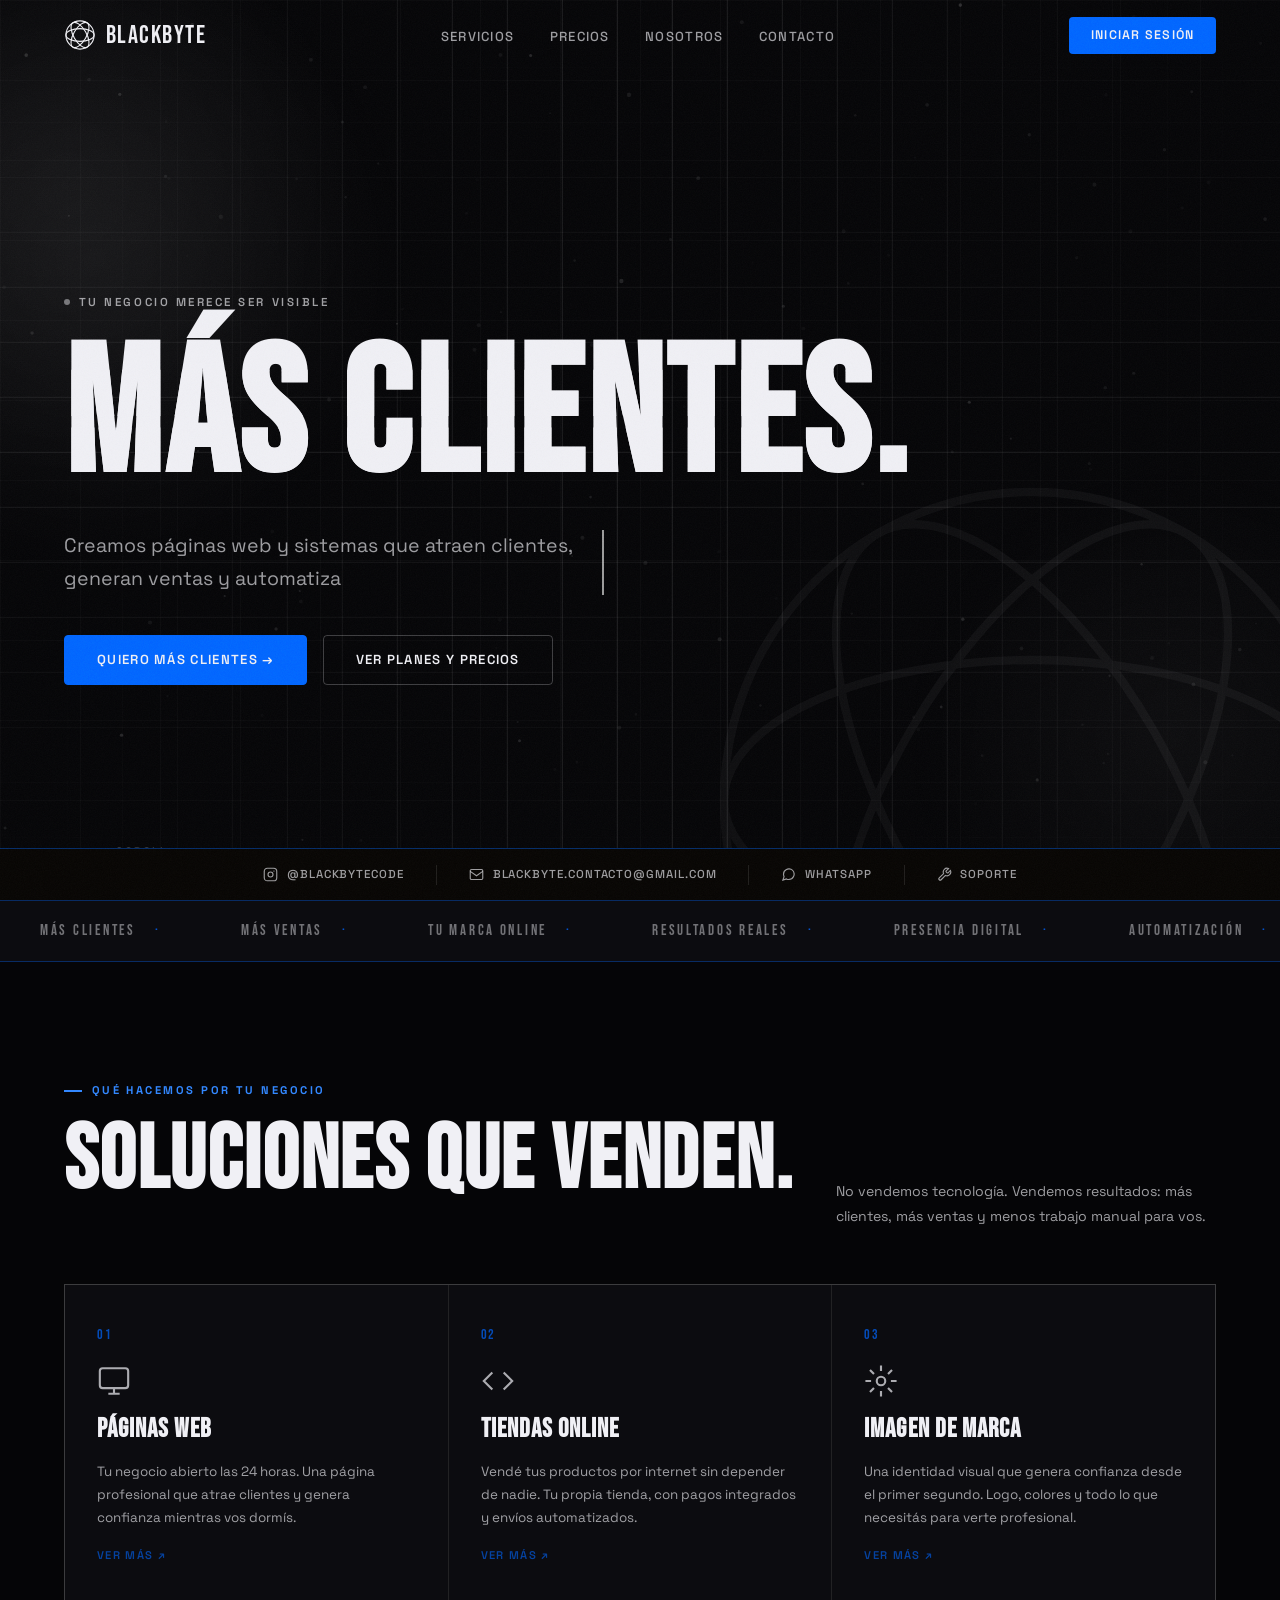
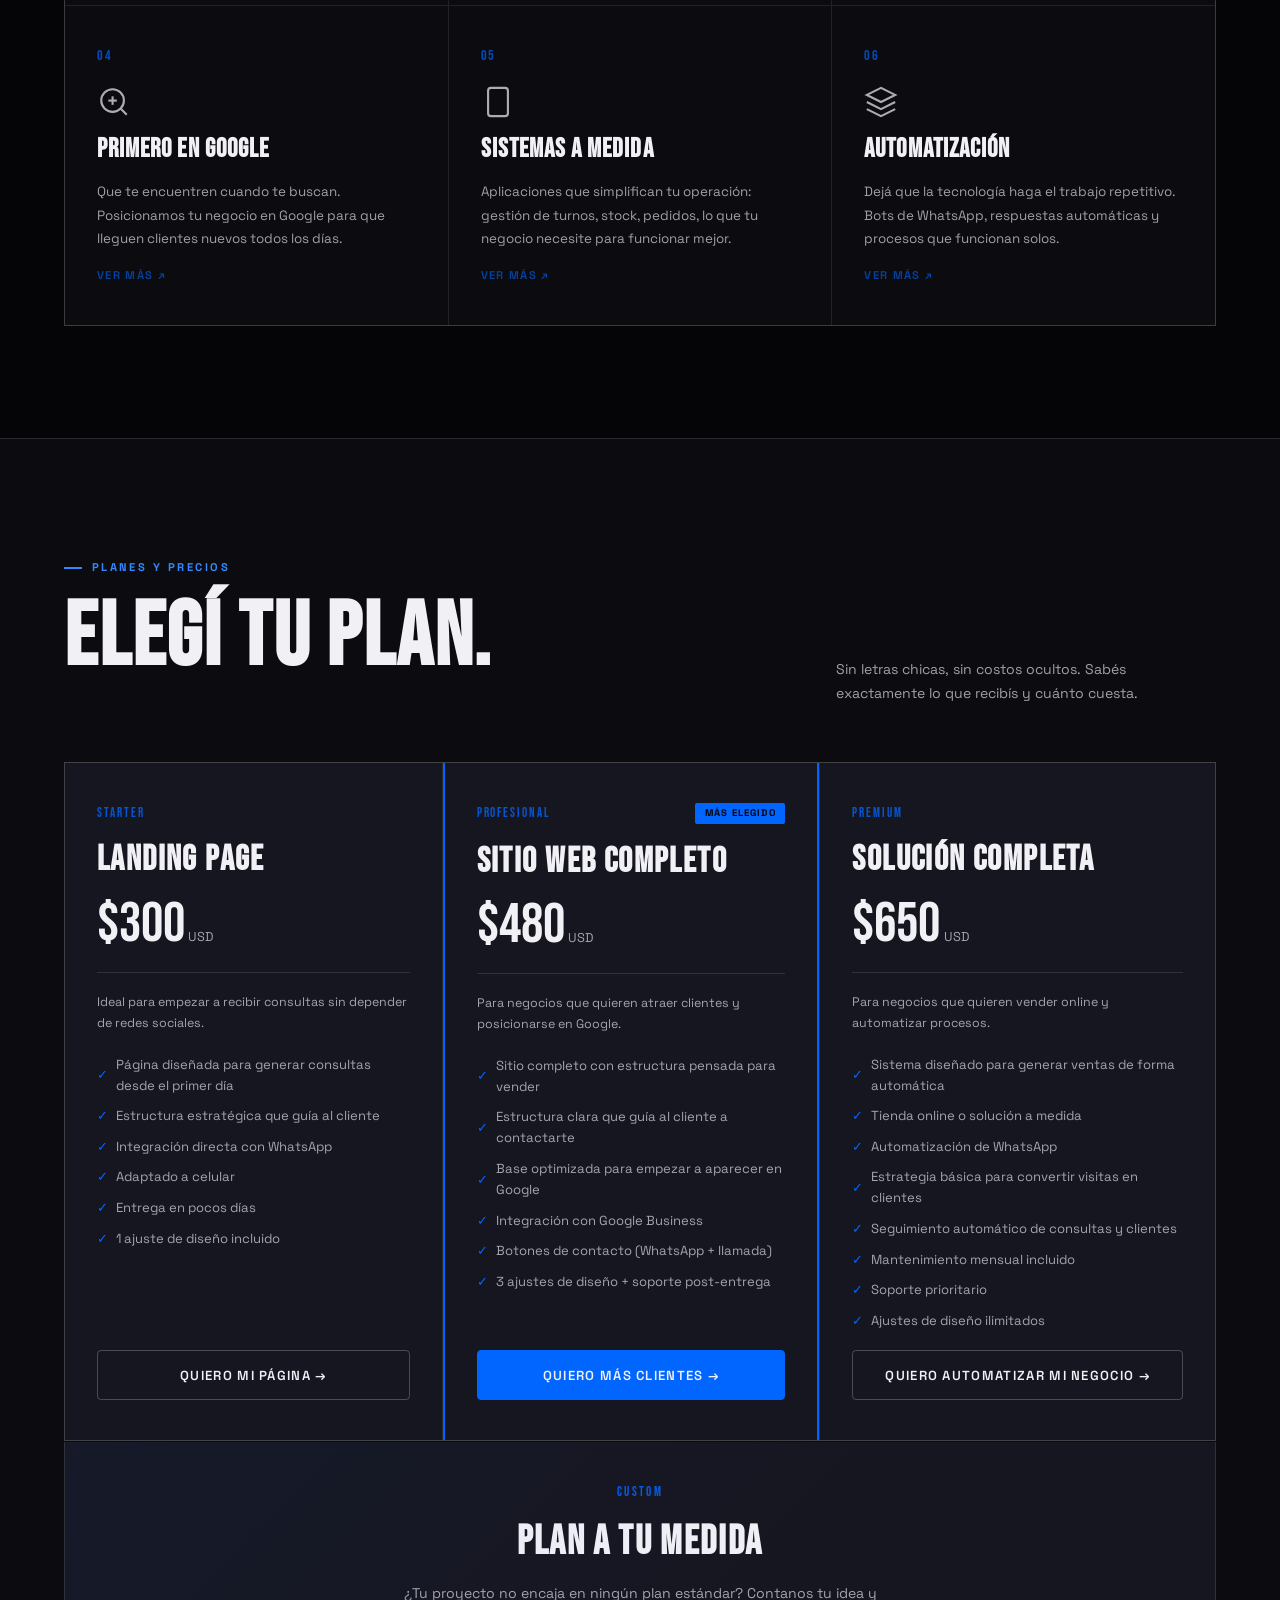
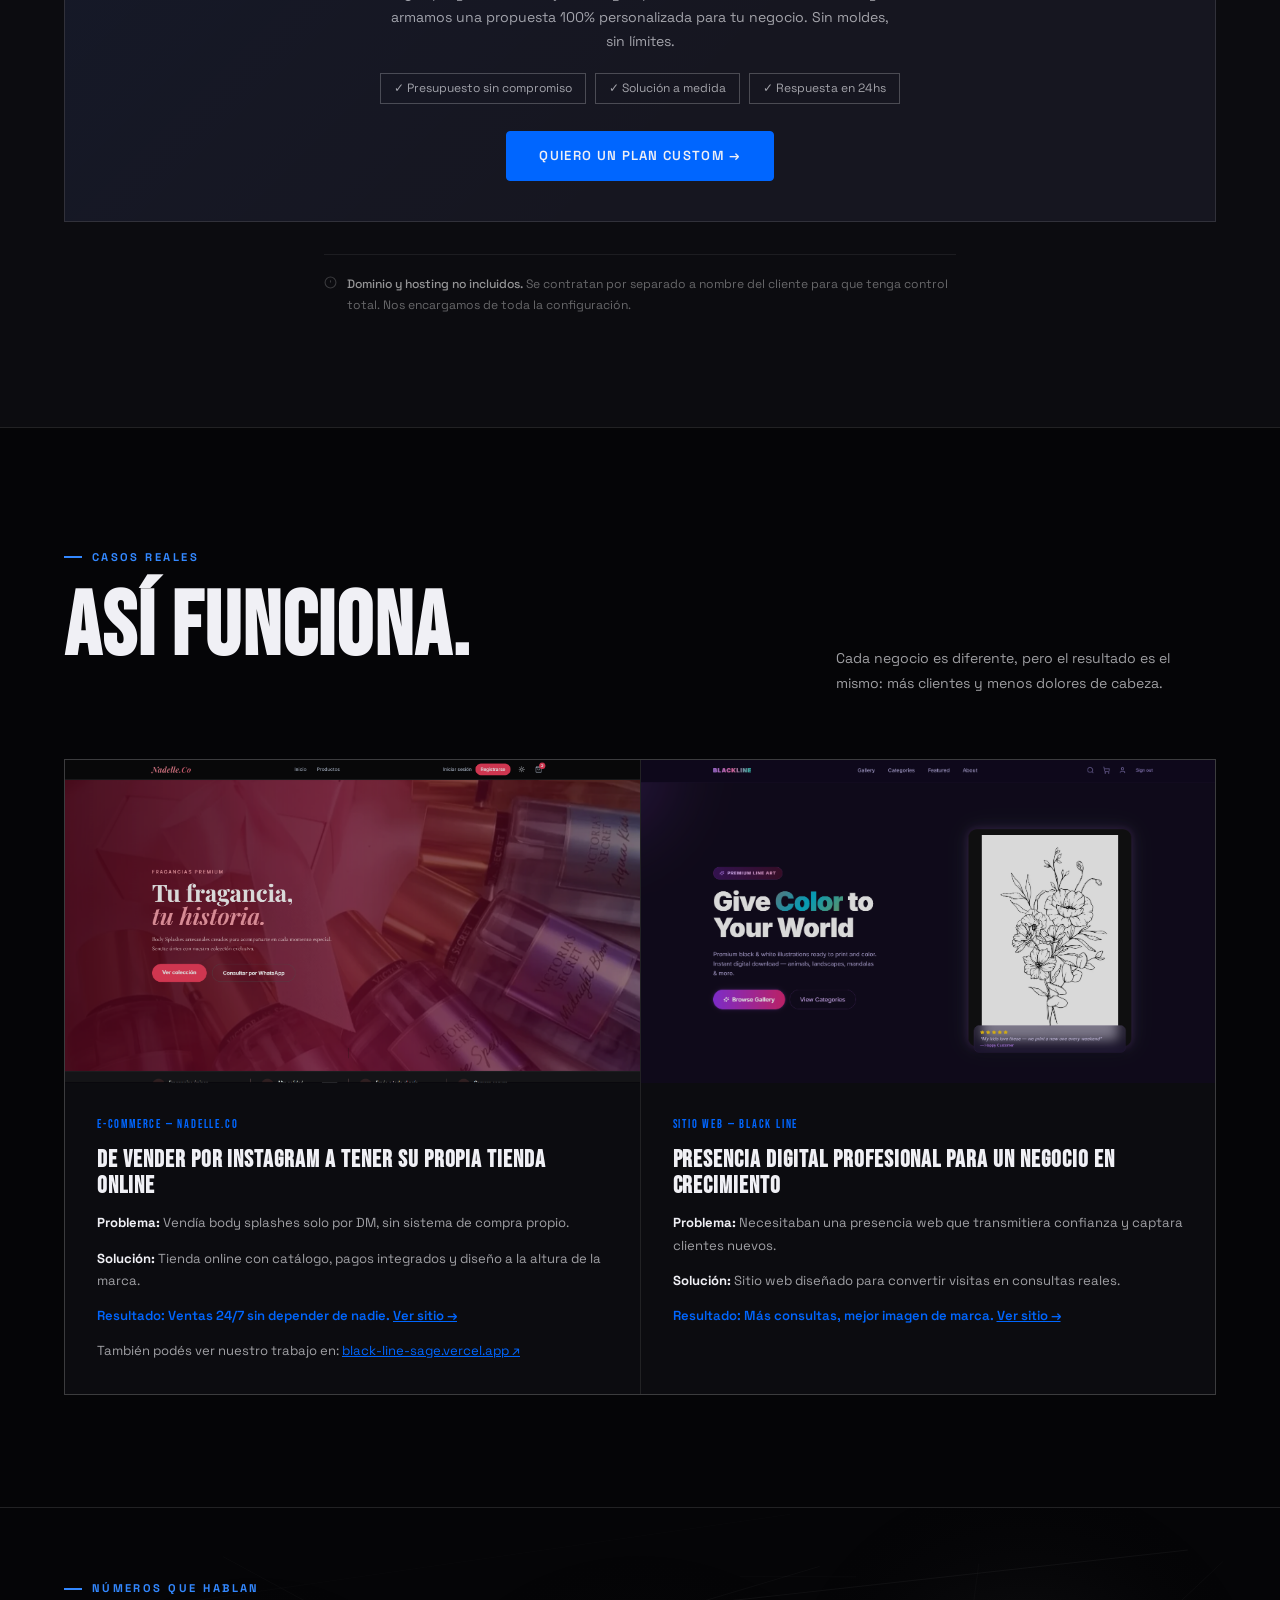
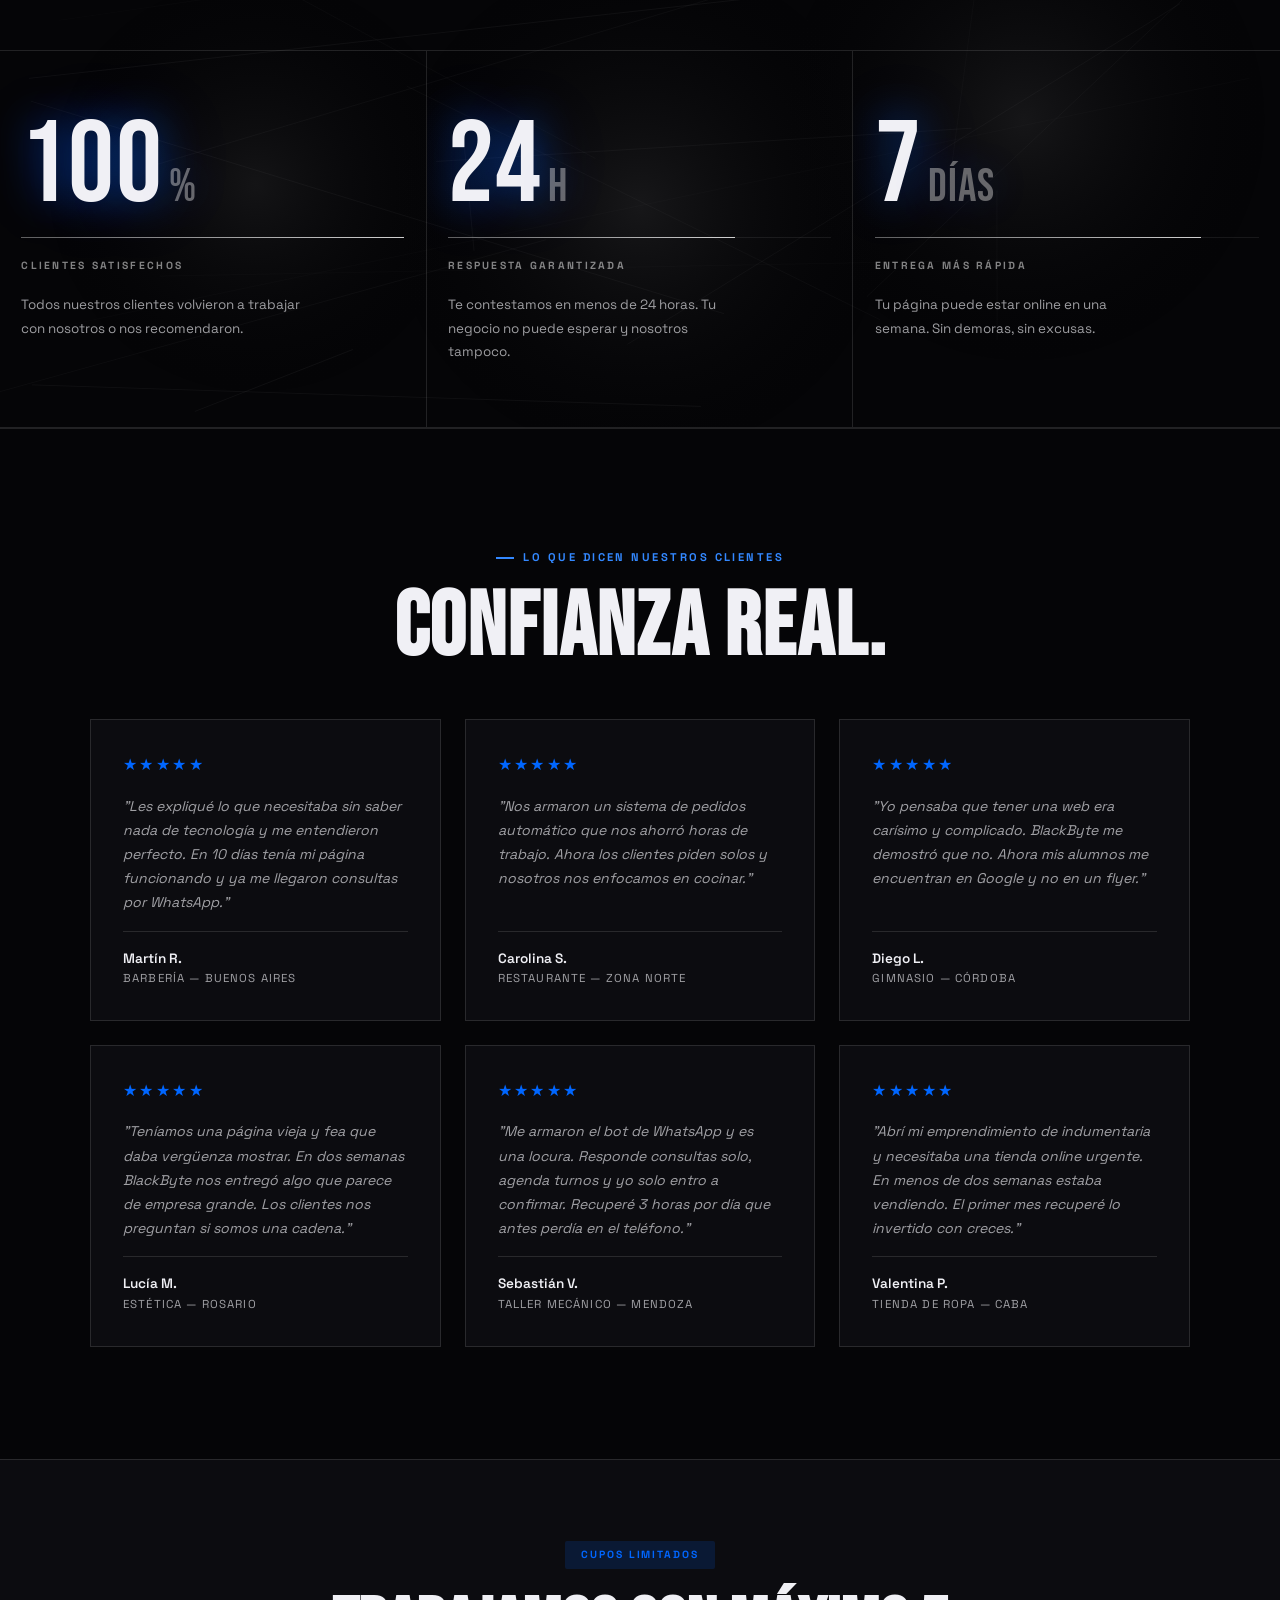
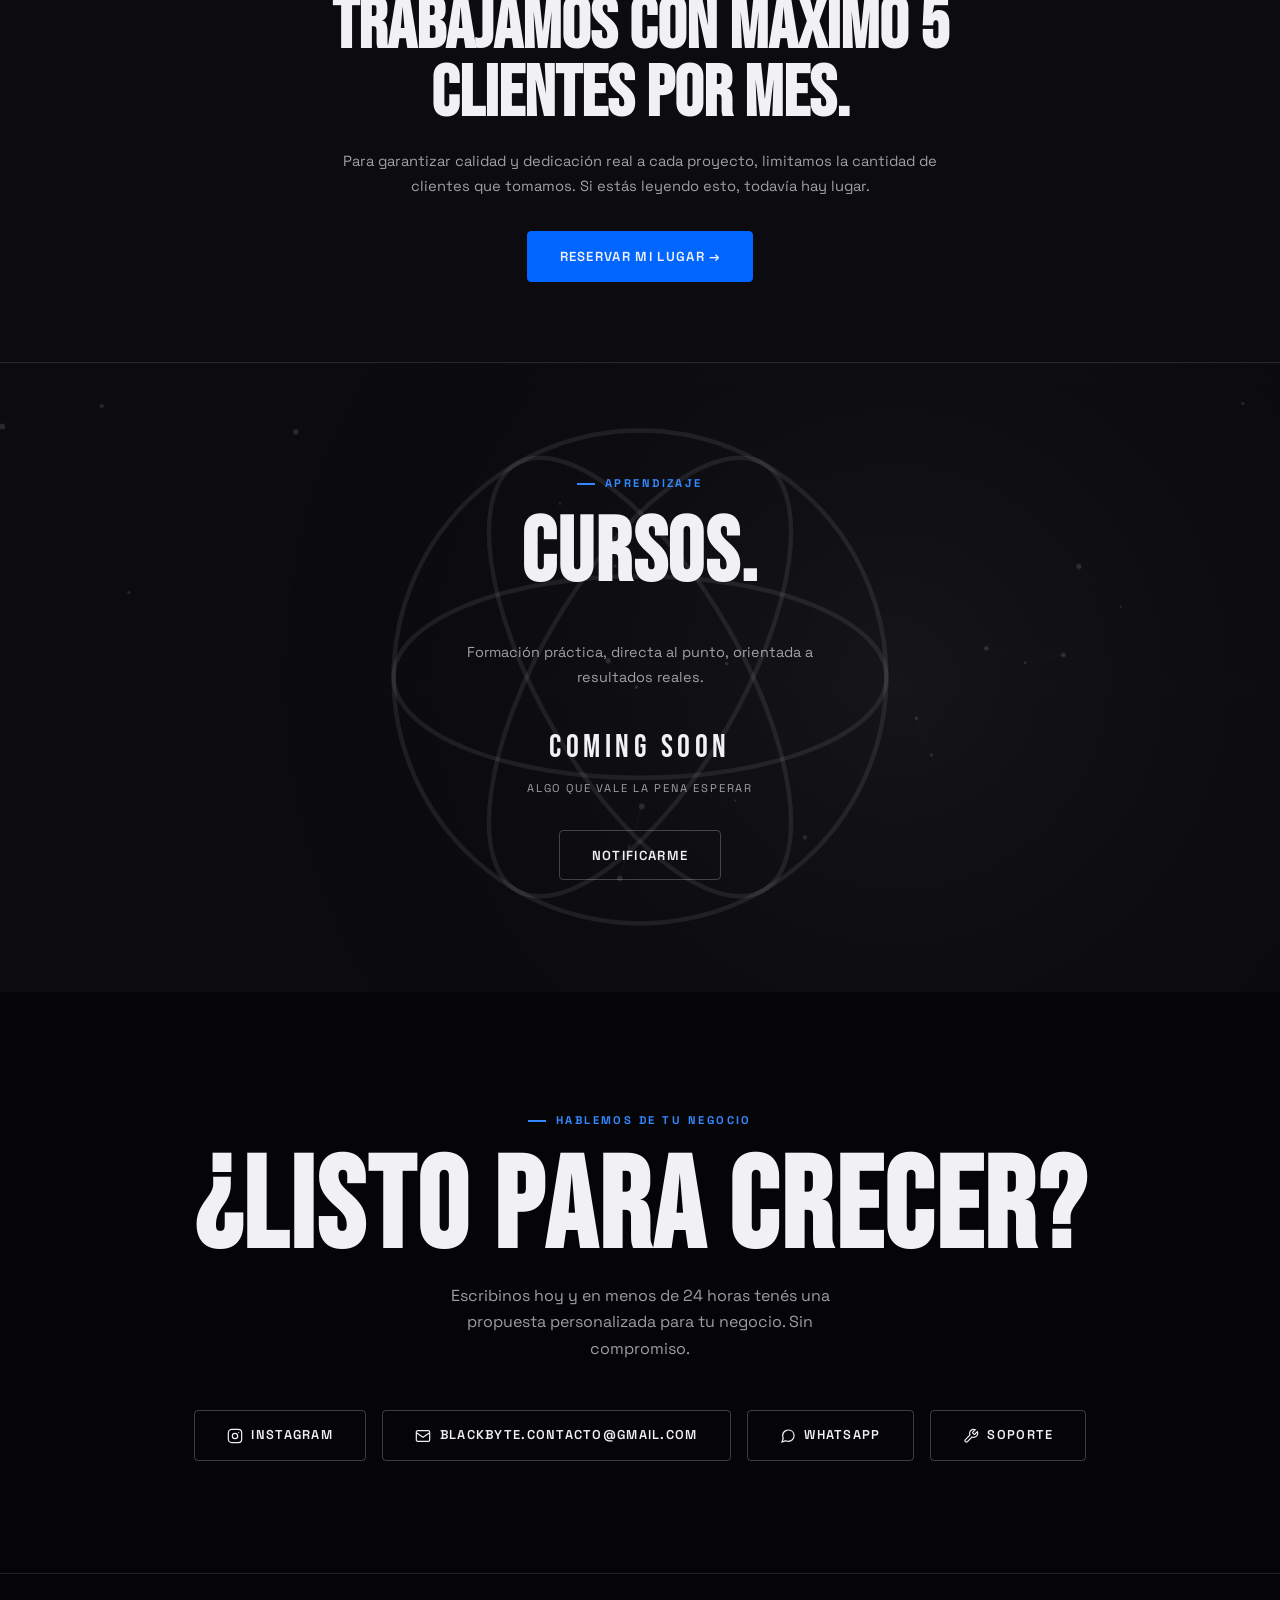
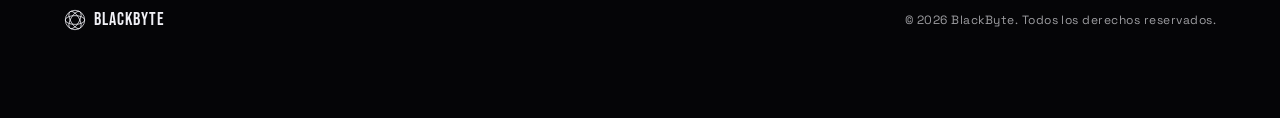
==== commit 2c36c153: "Add project images and Black Line case study" ====
--- a/index.html
+++ b/index.html
@@ -902,7 +902,7 @@
       <!-- Nadelle.co — caso real -->
       <div class="reveal" style="background:var(--gray);display:flex;flex-direction:column;gap:0;">
         <a href="https://nadelleco.vercel.app/" target="_blank" rel="noopener noreferrer" style="display:block;width:100%;aspect-ratio:16/9;overflow:hidden;text-decoration:none;position:relative;">
-          <img src="nadelle.weeb portfolio.jpg" alt="Nadelle.co — tienda online" style="width:100%;height:100%;object-fit:cover;display:block;filter:brightness(0.85);" />
+          <img src="nadelleejemplo.png" alt="Nadelle.co — tienda online" style="width:100%;height:100%;object-fit:cover;display:block;filter:brightness(0.85);" />
           <div style="position:absolute;inset:0;background:rgba(0,0,0,0.45);display:flex;align-items:center;justify-content:center;opacity:0;transition:opacity 0.3s;" onmouseover="this.style.opacity='1'" onmouseout="this.style.opacity='0'">
             <span style="font-size:0.7rem;font-weight:700;letter-spacing:0.18em;text-transform:uppercase;border:1px solid rgba(255,255,255,0.6);padding:0.55rem 1.4rem;color:#fff;">Ver sitio ↗</span>
           </div>
@@ -917,15 +917,20 @@
         </div>
       </div>
 
-      <!-- Placeholder 2 -->
-      <div class="reveal" style="background:var(--gray);display:flex;flex-direction:column;">
-        <div style="width:100%;aspect-ratio:16/9;background:var(--gray-mid);display:flex;align-items:center;justify-content:center;">
-          <span style="font-size:0.7rem;font-weight:600;letter-spacing:0.18em;text-transform:uppercase;color:rgba(255,255,255,0.12);">Próximamente</span>
-        </div>
+      <!-- Black Line -->
+      <div class="reveal" style="background:var(--gray);display:flex;flex-direction:column;gap:0;">
+        <a href="https://black-line-sage.vercel.app" target="_blank" rel="noopener noreferrer" style="display:block;width:100%;aspect-ratio:16/9;overflow:hidden;text-decoration:none;position:relative;">
+          <img src="blacklineejemplo.png" alt="Black Line — sitio web" style="width:100%;height:100%;object-fit:cover;display:block;filter:brightness(0.85);" />
+          <div style="position:absolute;inset:0;background:rgba(0,0,0,0.45);display:flex;align-items:center;justify-content:center;opacity:0;transition:opacity 0.3s;" onmouseover="this.style.opacity='1'" onmouseout="this.style.opacity='0'">
+            <span style="font-size:0.7rem;font-weight:700;letter-spacing:0.18em;text-transform:uppercase;border:1px solid rgba(255,255,255,0.6);padding:0.55rem 1.4rem;color:#fff;">Ver sitio ↗</span>
+          </div>
+        </a>
         <div style="padding:2rem;display:flex;flex-direction:column;gap:0.8rem;">
-          <span style="font-family:'Bebas Neue',sans-serif;font-size:0.75rem;letter-spacing:0.15em;color:rgba(255,255,255,0.15);">EN PROCESO</span>
-          <h3 style="font-family:'Bebas Neue',sans-serif;font-size:1.5rem;letter-spacing:0.04em;line-height:1.1;color:rgba(255,255,255,0.12);">Nuevo proyecto</h3>
-          <p style="font-size:0.82rem;color:rgba(255,255,255,0.08);line-height:1.7;">Próximo caso en camino.</p>
+          <span style="font-family:'Bebas Neue',sans-serif;font-size:0.75rem;letter-spacing:0.15em;color:var(--accent);">SITIO WEB — BLACK LINE</span>
+          <h3 style="font-family:'Bebas Neue',sans-serif;font-size:1.5rem;letter-spacing:0.04em;line-height:1.1;">Presencia digital profesional para un negocio en crecimiento</h3>
+          <p style="font-size:0.82rem;color:var(--dim);line-height:1.7;"><strong style="color:var(--white);">Problema:</strong> Necesitaban una presencia web que transmitiera confianza y captara clientes nuevos.</p>
+          <p style="font-size:0.82rem;color:var(--dim);line-height:1.7;"><strong style="color:var(--white);">Solución:</strong> Sitio web diseñado para convertir visitas en consultas reales.</p>
+          <p style="font-size:0.82rem;color:var(--accent);line-height:1.7;font-weight:600;">Resultado: Más consultas, mejor imagen de marca. <a href="https://black-line-sage.vercel.app" target="_blank" rel="noopener noreferrer" style="color:var(--accent);text-decoration:underline;">Ver sitio →</a></p>
         </div>
       </div>
 
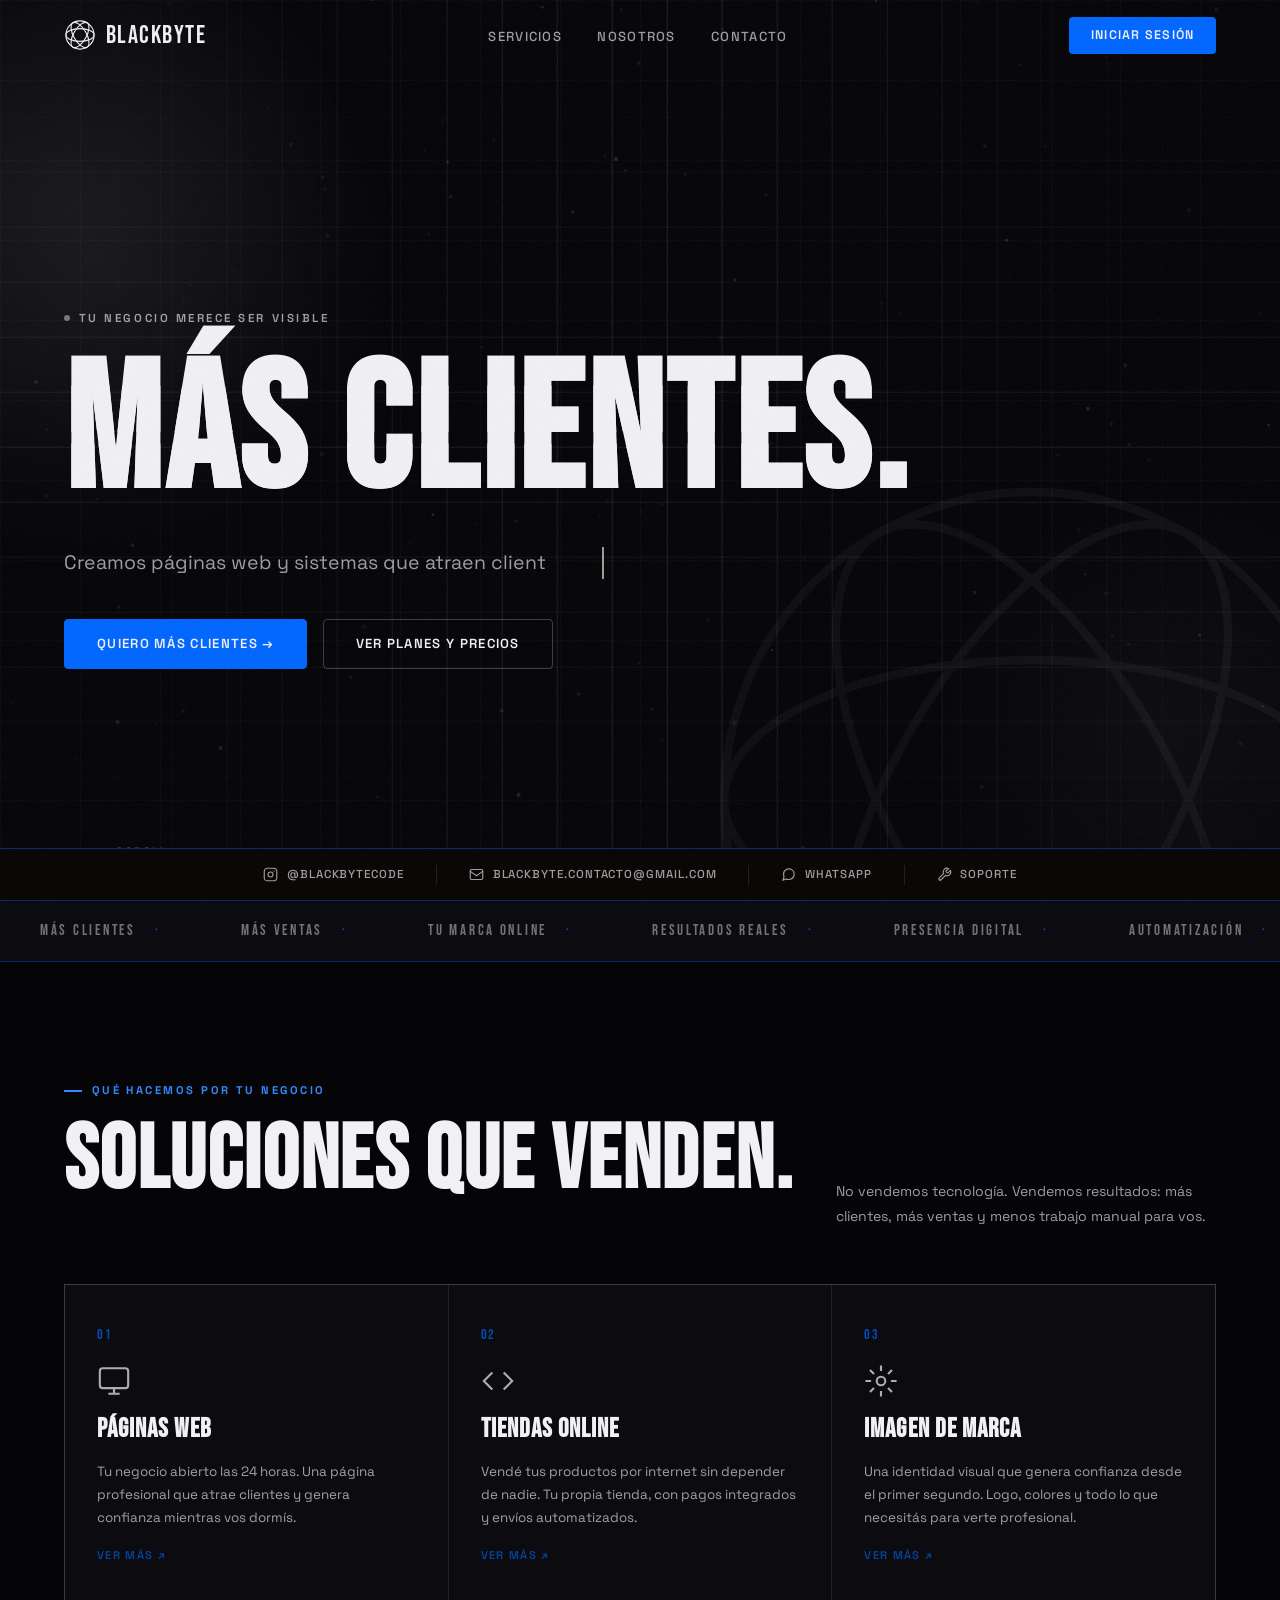
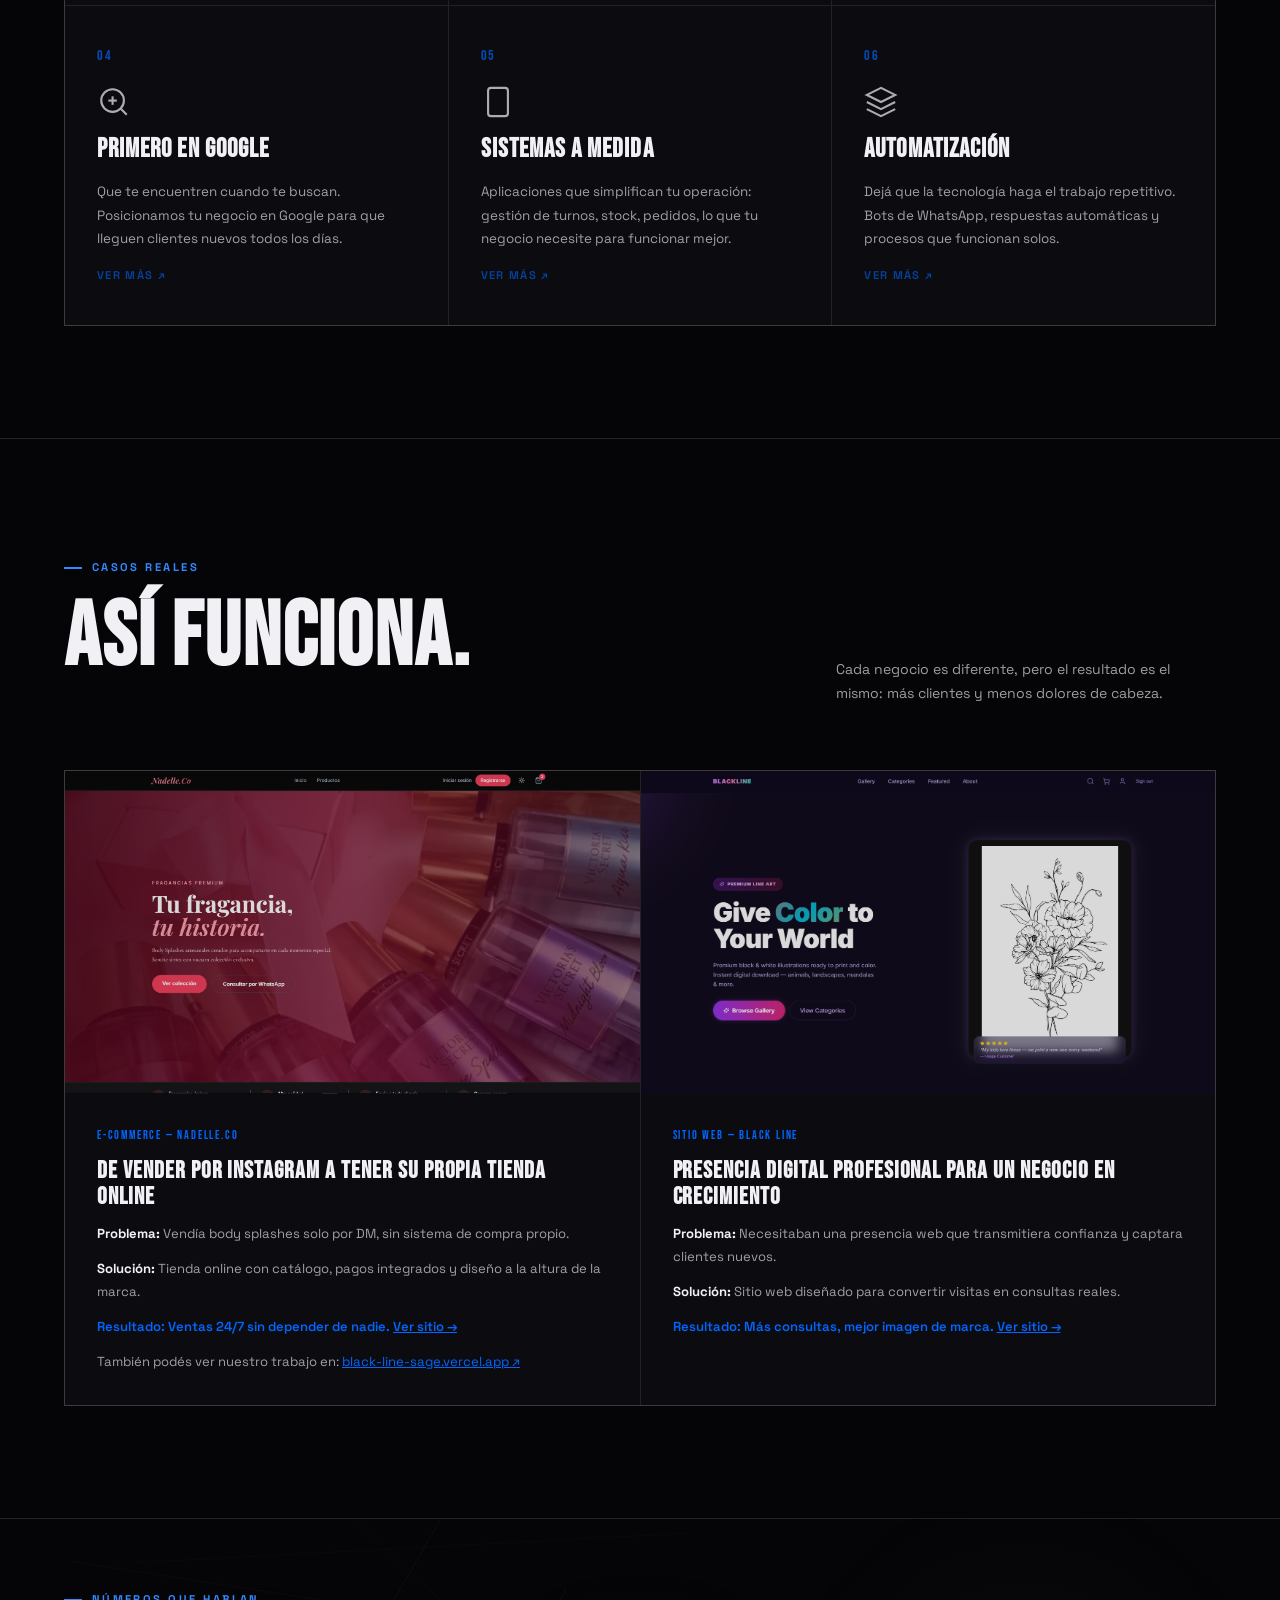
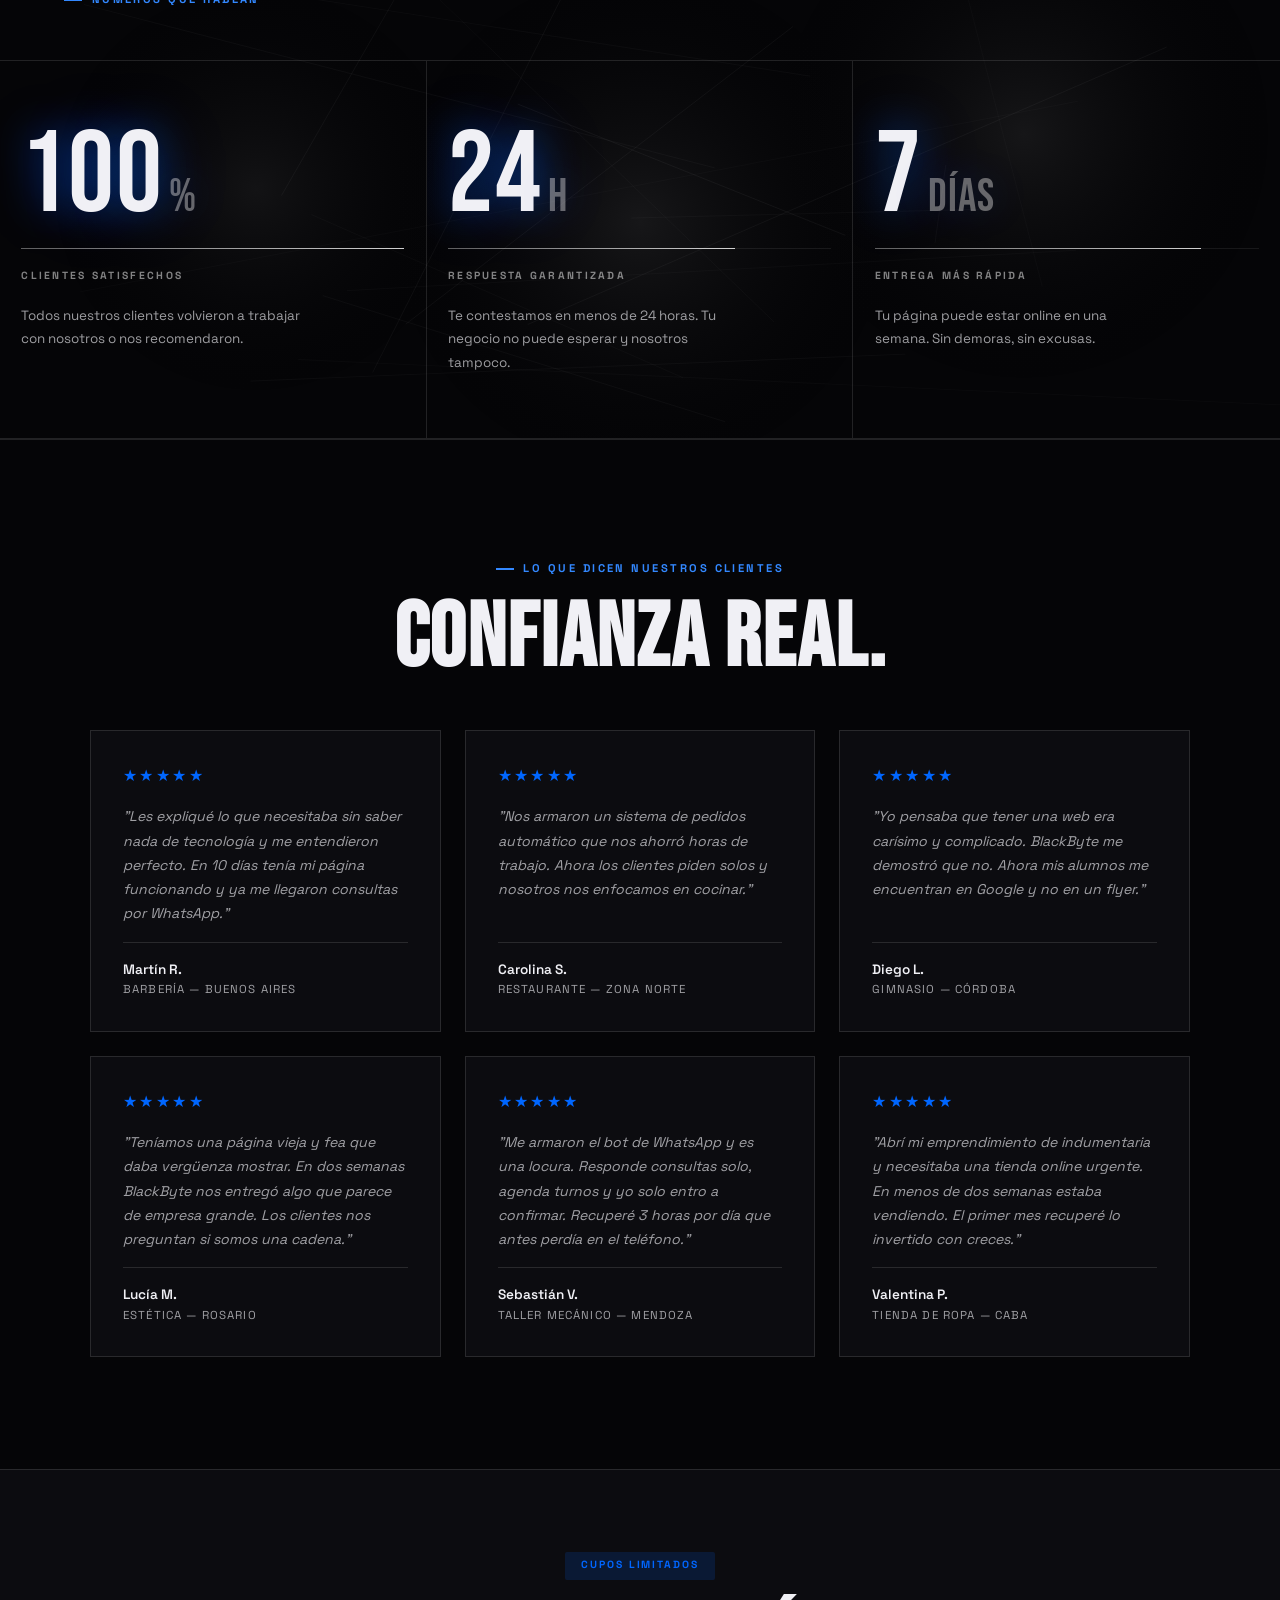
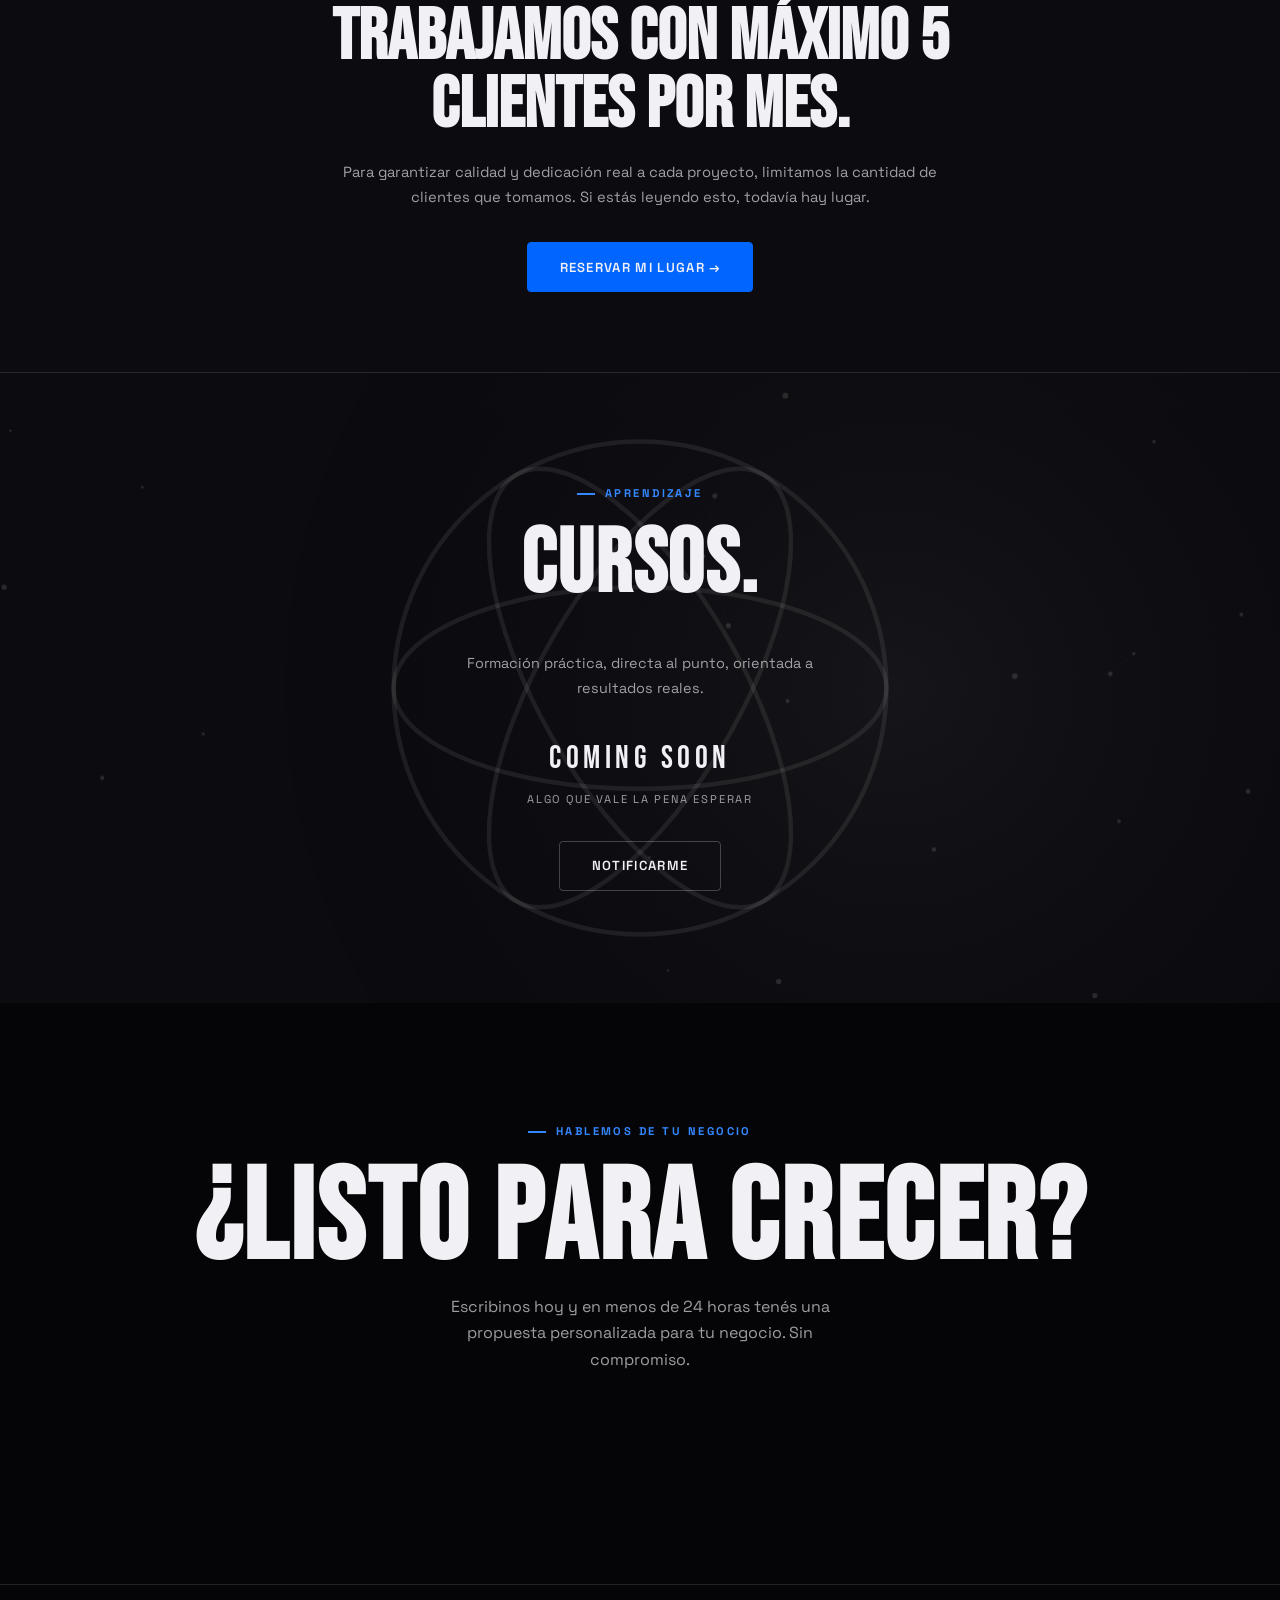
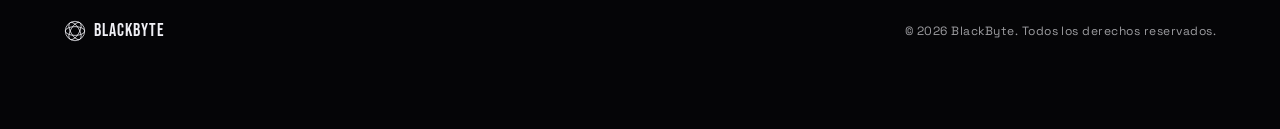
==== commit 883586ed: "Remove pricing/packages section from index Co-Authored-By: Claude Sonnet 4.6 <noreply@anthropic.com>" ====
--- a/index.html
+++ b/index.html
@@ -1,4 +1,4 @@
-<!DOCTYPE html>
+﻿<!DOCTYPE html>
 <html lang="es">
 <head>
   <meta charset="UTF-8" />
@@ -616,7 +616,6 @@
 
       <ul class="nav-links" role="list">
         <li><a href="index.html#services">Servicios</a></li>
-        <li><a href="index.html#packages">Precios</a></li>
         <li><a href="portfolio.html">Nosotros</a></li>
         <li><a href="index.html#contact">Contacto</a></li>
         <li class="mobile-auth"><a href="login.html" class="nav-cta">Iniciar sesión</a></li>
@@ -778,116 +777,6 @@
     </div>
   </section>
 
-  <!-- ═══════════════════════════════════════════════
-       PACKAGES / PRICING
-  ════════════════════════════════════════════════ -->
-  <section id="packages" aria-label="Planes" style="background:var(--gray);border-top:1px solid var(--border);">
-    <div class="services-header">
-      <div>
-        <span class="section-label reveal">Planes y precios</span>
-        <h2 class="section-title split-title">Elegí tu plan.</h2>
-      </div>
-      <p class="text-dim reveal" style="max-width:380px;font-size:0.88rem;line-height:1.72;">
-        Sin letras chicas, sin costos ocultos. Sabés exactamente lo que recibís y cuánto cuesta.
-      </p>
-    </div>
-
-    <div style="display:grid;grid-template-columns:repeat(3,1fr);gap:1px;background:var(--border);border:1px solid var(--border);" class="reveal-group">
-
-      <!-- STARTER -->
-      <div class="reveal" style="background:var(--gray-mid);padding:2.5rem 2rem;display:flex;flex-direction:column;gap:1.2rem;">
-        <span style="font-family:'Bebas Neue',sans-serif;font-size:0.8rem;letter-spacing:0.15em;color:var(--accent);opacity:0.8;">STARTER</span>
-        <h3 style="font-family:'Bebas Neue',sans-serif;font-size:2.2rem;letter-spacing:0.04em;line-height:1;">Landing Page</h3>
-        <div style="display:flex;align-items:baseline;gap:0.2rem;">
-          <span style="font-family:'Bebas Neue',sans-serif;font-size:3.5rem;color:var(--white);line-height:1;">$300</span>
-          <span style="font-size:0.8rem;color:var(--dim);">USD</span>
-        </div>
-        <p style="font-size:0.78rem;color:var(--dim);line-height:1.7;border-top:1px solid var(--border);padding-top:1.2rem;">Ideal para empezar a recibir consultas sin depender de redes sociales.</p>
-        <ul style="list-style:none;display:flex;flex-direction:column;gap:0.6rem;flex:1;">
-          <li style="font-size:0.82rem;color:var(--dim);display:flex;align-items:center;gap:0.5rem;"><span style="color:var(--accent);">✓</span> Página diseñada para generar consultas desde el primer día</li>
-          <li style="font-size:0.82rem;color:var(--dim);display:flex;align-items:center;gap:0.5rem;"><span style="color:var(--accent);">✓</span> Estructura estratégica que guía al cliente</li>
-          <li style="font-size:0.82rem;color:var(--dim);display:flex;align-items:center;gap:0.5rem;"><span style="color:var(--accent);">✓</span> Integración directa con WhatsApp</li>
-          <li style="font-size:0.82rem;color:var(--dim);display:flex;align-items:center;gap:0.5rem;"><span style="color:var(--accent);">✓</span> Adaptado a celular</li>
-          <li style="font-size:0.82rem;color:var(--dim);display:flex;align-items:center;gap:0.5rem;"><span style="color:var(--accent);">✓</span> Entrega en pocos días</li>
-          <li style="font-size:0.82rem;color:var(--dim);display:flex;align-items:center;gap:0.5rem;"><span style="color:var(--accent);">✓</span> 1 ajuste de diseño incluido</li>
-        </ul>
-        <a href="https://wa.me/5491135962017?text=Hola%2C%20buenos%20d%C3%ADas.%20Vi%20su%20p%C3%A1gina%20y%20me%20interesa%20el%20plan%20Starter%20%E2%80%94%20Landing%20Page.%20%C2%BFPodr%C3%ADan%20contarme%20m%C3%A1s%20detalles%20y%20c%C3%B3mo%20arrancar%3F" target="_blank" rel="noopener noreferrer" class="btn btn-outline" style="text-align:center;margin-top:auto;">Quiero mi página →</a>
-      </div>
-
-      <!-- PRO -->
-      <div class="reveal" style="background:var(--gray-mid);padding:2.5rem 2rem;display:flex;flex-direction:column;gap:1.2rem;border-left:2px solid var(--accent);border-right:2px solid var(--accent);">
-        <div style="display:flex;align-items:center;justify-content:space-between;">
-          <span style="font-family:'Bebas Neue',sans-serif;font-size:0.8rem;letter-spacing:0.15em;color:var(--accent);opacity:0.8;">PROFESIONAL</span>
-          <span style="font-size:0.6rem;font-weight:700;letter-spacing:0.12em;text-transform:uppercase;background:var(--accent);color:var(--black);padding:0.2rem 0.6rem;border-radius:2px;">MÁS ELEGIDO</span>
-        </div>
-        <h3 style="font-family:'Bebas Neue',sans-serif;font-size:2.2rem;letter-spacing:0.04em;line-height:1;">Sitio Web Completo</h3>
-        <div style="display:flex;align-items:baseline;gap:0.2rem;">
-          <span style="font-family:'Bebas Neue',sans-serif;font-size:3.5rem;color:var(--white);line-height:1;">$480</span>
-          <span style="font-size:0.8rem;color:var(--dim);">USD</span>
-        </div>
-        <p style="font-size:0.78rem;color:var(--dim);line-height:1.7;border-top:1px solid var(--border);padding-top:1.2rem;">Para negocios que quieren atraer clientes y posicionarse en Google.</p>
-        <ul style="list-style:none;display:flex;flex-direction:column;gap:0.6rem;flex:1;">
-          <li style="font-size:0.82rem;color:var(--dim);display:flex;align-items:center;gap:0.5rem;"><span style="color:var(--accent);">✓</span> Sitio completo con estructura pensada para vender</li>
-          <li style="font-size:0.82rem;color:var(--dim);display:flex;align-items:center;gap:0.5rem;"><span style="color:var(--accent);">✓</span> Estructura clara que guía al cliente a contactarte</li>
-          <li style="font-size:0.82rem;color:var(--dim);display:flex;align-items:center;gap:0.5rem;"><span style="color:var(--accent);">✓</span> Base optimizada para empezar a aparecer en Google</li>
-          <li style="font-size:0.82rem;color:var(--dim);display:flex;align-items:center;gap:0.5rem;"><span style="color:var(--accent);">✓</span> Integración con Google Business</li>
-          <li style="font-size:0.82rem;color:var(--dim);display:flex;align-items:center;gap:0.5rem;"><span style="color:var(--accent);">✓</span> Botones de contacto (WhatsApp + llamada)</li>
-          <li style="font-size:0.82rem;color:var(--dim);display:flex;align-items:center;gap:0.5rem;"><span style="color:var(--accent);">✓</span> 3 ajustes de diseño + soporte post-entrega</li>
-        </ul>
-        <a href="https://wa.me/5491135962017?text=Hola%2C%20buenos%20d%C3%ADas.%20Vi%20su%20p%C3%A1gina%20y%20me%20interesa%20el%20plan%20Profesional%20%E2%80%94%20Sitio%20Web%20Completo.%20Me%20gustar%C3%ADa%20coordinar%20una%20consulta%20para%20ver%20c%C3%B3mo%20adaptar%20el%20proyecto%20a%20mi%20negocio." target="_blank" rel="noopener noreferrer" class="btn btn-primary" style="text-align:center;margin-top:auto;">Quiero más clientes →</a>
-      </div>
-
-      <!-- PREMIUM -->
-      <div class="reveal" style="background:var(--gray-mid);padding:2.5rem 2rem;display:flex;flex-direction:column;gap:1.2rem;">
-        <span style="font-family:'Bebas Neue',sans-serif;font-size:0.8rem;letter-spacing:0.15em;color:var(--accent);opacity:0.8;">PREMIUM</span>
-        <h3 style="font-family:'Bebas Neue',sans-serif;font-size:2.2rem;letter-spacing:0.04em;line-height:1;">Solución Completa</h3>
-        <div style="display:flex;align-items:baseline;gap:0.2rem;">
-          <span style="font-family:'Bebas Neue',sans-serif;font-size:3.5rem;color:var(--white);line-height:1;">$650</span>
-          <span style="font-size:0.8rem;color:var(--dim);">USD</span>
-        </div>
-        <p style="font-size:0.78rem;color:var(--dim);line-height:1.7;border-top:1px solid var(--border);padding-top:1.2rem;">Para negocios que quieren vender online y automatizar procesos.</p>
-        <ul style="list-style:none;display:flex;flex-direction:column;gap:0.6rem;flex:1;">
-          <li style="font-size:0.82rem;color:var(--dim);display:flex;align-items:center;gap:0.5rem;"><span style="color:var(--accent);">✓</span> Sistema diseñado para generar ventas de forma automática</li>
-          <li style="font-size:0.82rem;color:var(--dim);display:flex;align-items:center;gap:0.5rem;"><span style="color:var(--accent);">✓</span> Tienda online o solución a medida</li>
-          <li style="font-size:0.82rem;color:var(--dim);display:flex;align-items:center;gap:0.5rem;"><span style="color:var(--accent);">✓</span> Automatización de WhatsApp</li>
-          <li style="font-size:0.82rem;color:var(--dim);display:flex;align-items:center;gap:0.5rem;"><span style="color:var(--accent);">✓</span> Estrategia básica para convertir visitas en clientes</li>
-          <li style="font-size:0.82rem;color:var(--dim);display:flex;align-items:center;gap:0.5rem;"><span style="color:var(--accent);">✓</span> Seguimiento automático de consultas y clientes</li>
-          <li style="font-size:0.82rem;color:var(--dim);display:flex;align-items:center;gap:0.5rem;"><span style="color:var(--accent);">✓</span> Mantenimiento mensual incluido</li>
-          <li style="font-size:0.82rem;color:var(--dim);display:flex;align-items:center;gap:0.5rem;"><span style="color:var(--accent);">✓</span> Soporte prioritario</li>
-          <li style="font-size:0.82rem;color:var(--dim);display:flex;align-items:center;gap:0.5rem;"><span style="color:var(--accent);">✓</span> Ajustes de diseño ilimitados</li>
-        </ul>
-        <a href="https://wa.me/5491135962017?text=Hola%2C%20buenos%20d%C3%ADas.%20Vi%20su%20p%C3%A1gina%20y%20me%20interesa%20el%20plan%20Premium%20%E2%80%94%20Soluci%C3%B3n%20Completa.%20Me%20gustar%C3%ADa%20agendar%20una%20llamada%20o%20reuni%C3%B3n%20para%20evaluar%20el%20proyecto%20en%20detalle." target="_blank" rel="noopener noreferrer" class="btn btn-outline" style="text-align:center;margin-top:auto;">Quiero automatizar mi negocio →</a>
-      </div>
-
-    </div>
-
-    <!-- CUSTOM PLAN -->
-    <div class="reveal" style="margin-top:1px;background:var(--gray-mid);border:1px solid var(--border);border-top:none;padding:2.5rem 2rem;display:flex;flex-direction:column;align-items:center;text-align:center;gap:1.2rem;position:relative;overflow:hidden;">
-      <div style="position:absolute;inset:0;background:linear-gradient(135deg,rgba(0,102,255,0.04) 0%,transparent 60%);pointer-events:none;"></div>
-      <span style="font-family:'Bebas Neue',sans-serif;font-size:0.8rem;letter-spacing:0.18em;color:var(--accent);opacity:0.9;">CUSTOM</span>
-      <h3 style="font-family:'Bebas Neue',sans-serif;font-size:2.5rem;letter-spacing:0.04em;line-height:1;">Plan a tu medida</h3>
-      <p style="font-size:0.88rem;color:var(--dim);line-height:1.72;max-width:520px;">¿Tu proyecto no encaja en ningún plan estándar? Contanos tu idea y armamos una propuesta 100% personalizada para tu negocio. Sin moldes, sin límites.</p>
-      <div style="display:flex;flex-wrap:wrap;justify-content:center;gap:0.6rem;">
-        <span style="font-size:0.75rem;color:var(--dim);border:1px solid var(--border-mid);padding:0.3rem 0.8rem;">✓ Presupuesto sin compromiso</span>
-        <span style="font-size:0.75rem;color:var(--dim);border:1px solid var(--border-mid);padding:0.3rem 0.8rem;">✓ Solución a medida</span>
-        <span style="font-size:0.75rem;color:var(--dim);border:1px solid var(--border-mid);padding:0.3rem 0.8rem;">✓ Respuesta en 24hs</span>
-      </div>
-      <a href="https://wa.me/5491135962017?text=Hola%2C%20buenos%20d%C3%ADas.%20Vi%20su%20p%C3%A1gina%20y%20me%20interesa%20hablar%20sobre%20un%20proyecto%20a%20medida.%20Mi%20idea%20es%20la%20siguiente%3A%20" target="_blank" rel="noopener noreferrer" class="btn btn-primary" style="margin-top:0.5rem;">Quiero un plan custom →</a>
-    </div>
-
-    <!-- NOTA: Dominio y Hosting -->
-    <div style="margin:2rem auto 0;max-width:680px;padding:0 1.5rem;">
-      <p style="display:flex;align-items:flex-start;gap:0.6rem;font-size:0.76rem;color:rgba(240,240,240,0.4);line-height:1.7;margin:0;border-top:1px solid rgba(255,255,255,0.07);padding-top:1.2rem;">
-        <svg style="width:13px;height:13px;flex-shrink:0;margin-top:2px;opacity:0.5;" viewBox="0 0 24 24" fill="none" stroke="currentColor" stroke-width="2" aria-hidden="true"><circle cx="12" cy="12" r="10"/><line x1="12" y1="8" x2="12" y2="12"/><line x1="12" y1="16" x2="12.01" y2="16"/></svg>
-        <span><strong style="color:rgba(240,240,240,0.6);font-weight:500;">Dominio y hosting no incluidos.</strong> Se contratan por separado a nombre del cliente para que tenga control total. Nos encargamos de toda la configuración.</span>
-      </p>
-    </div>
-
-  </section>
-
-  <!-- ═══════════════════════════════════════════════
-       CASOS REALES
-  ════════════════════════════════════════════════ -->
   <section id="casos-reales" aria-label="Casos reales" style="background:var(--black);border-top:1px solid var(--border);">
     <div style="display:flex;justify-content:space-between;align-items:flex-end;flex-wrap:wrap;gap:1.5rem;margin-bottom:4rem;">
       <div>
@@ -1404,4 +1293,4 @@
   </nav>
 
 </body>
-</html>
+</html>
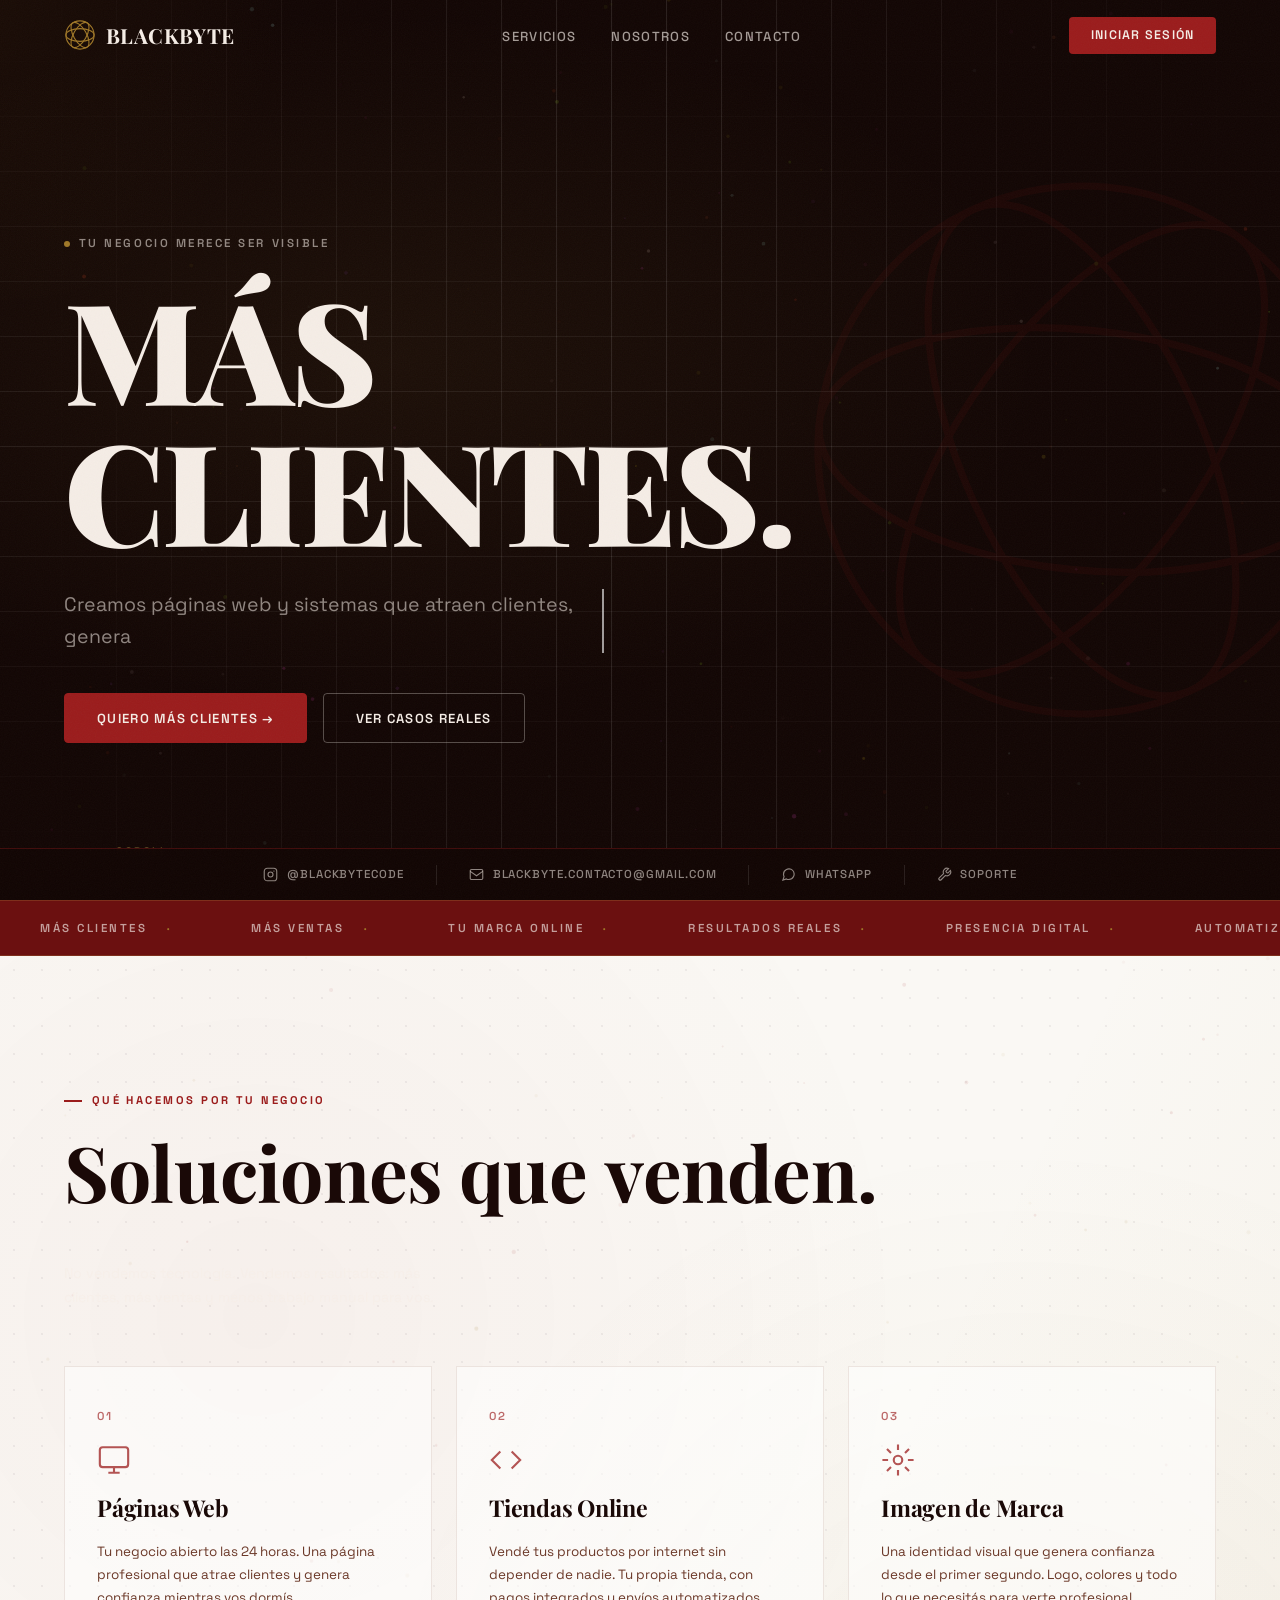
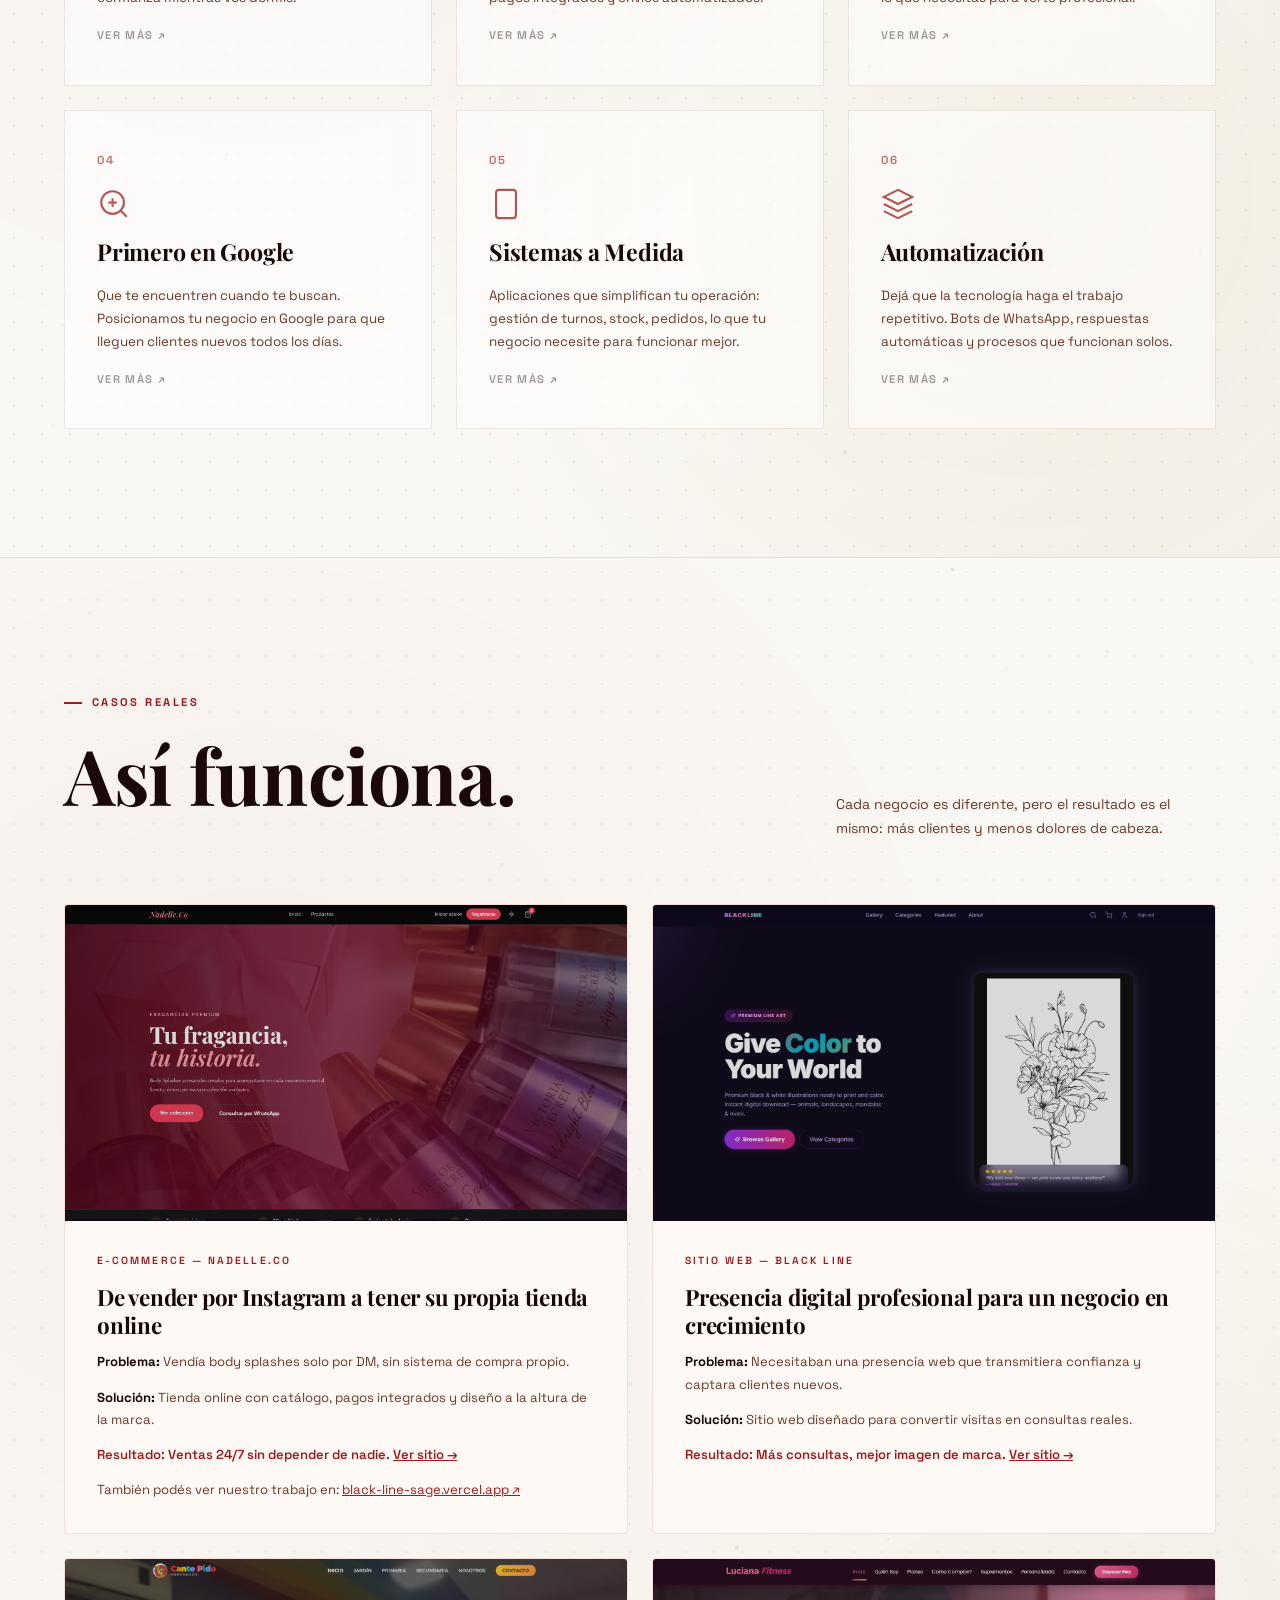
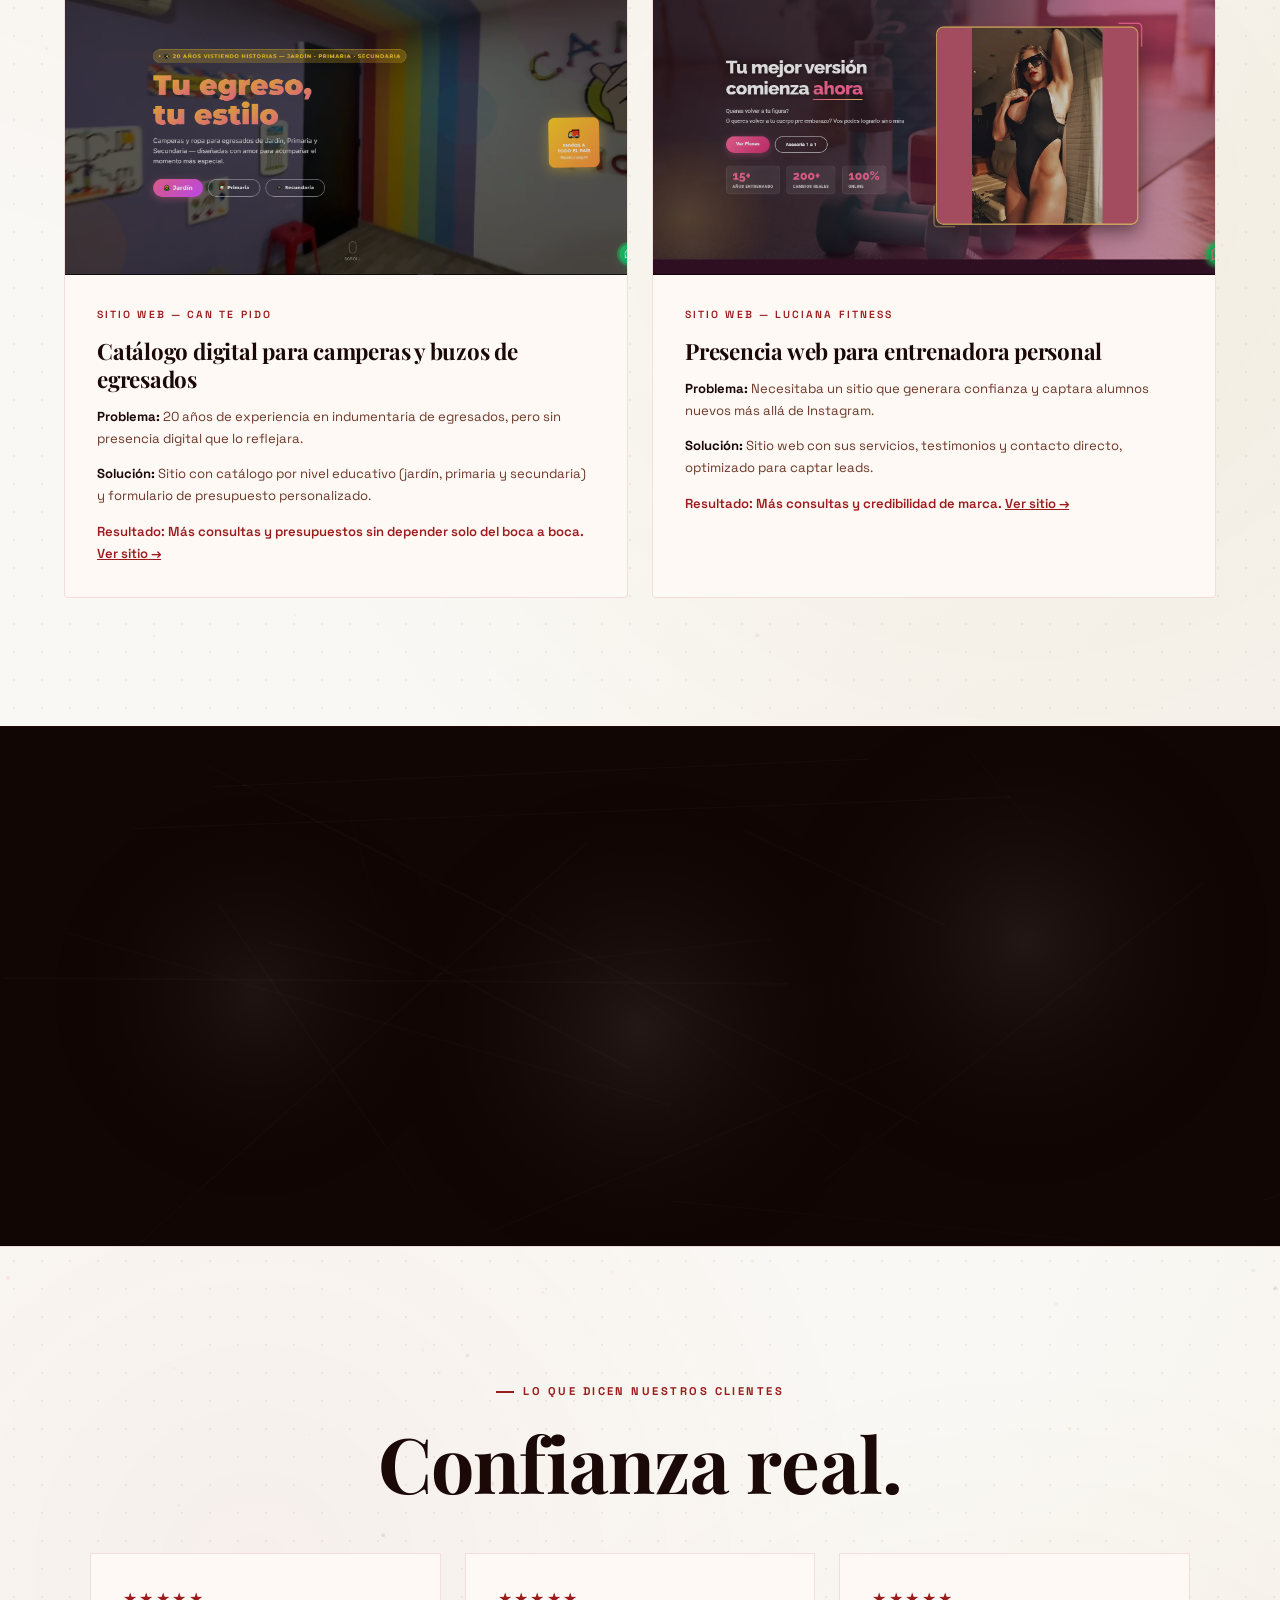
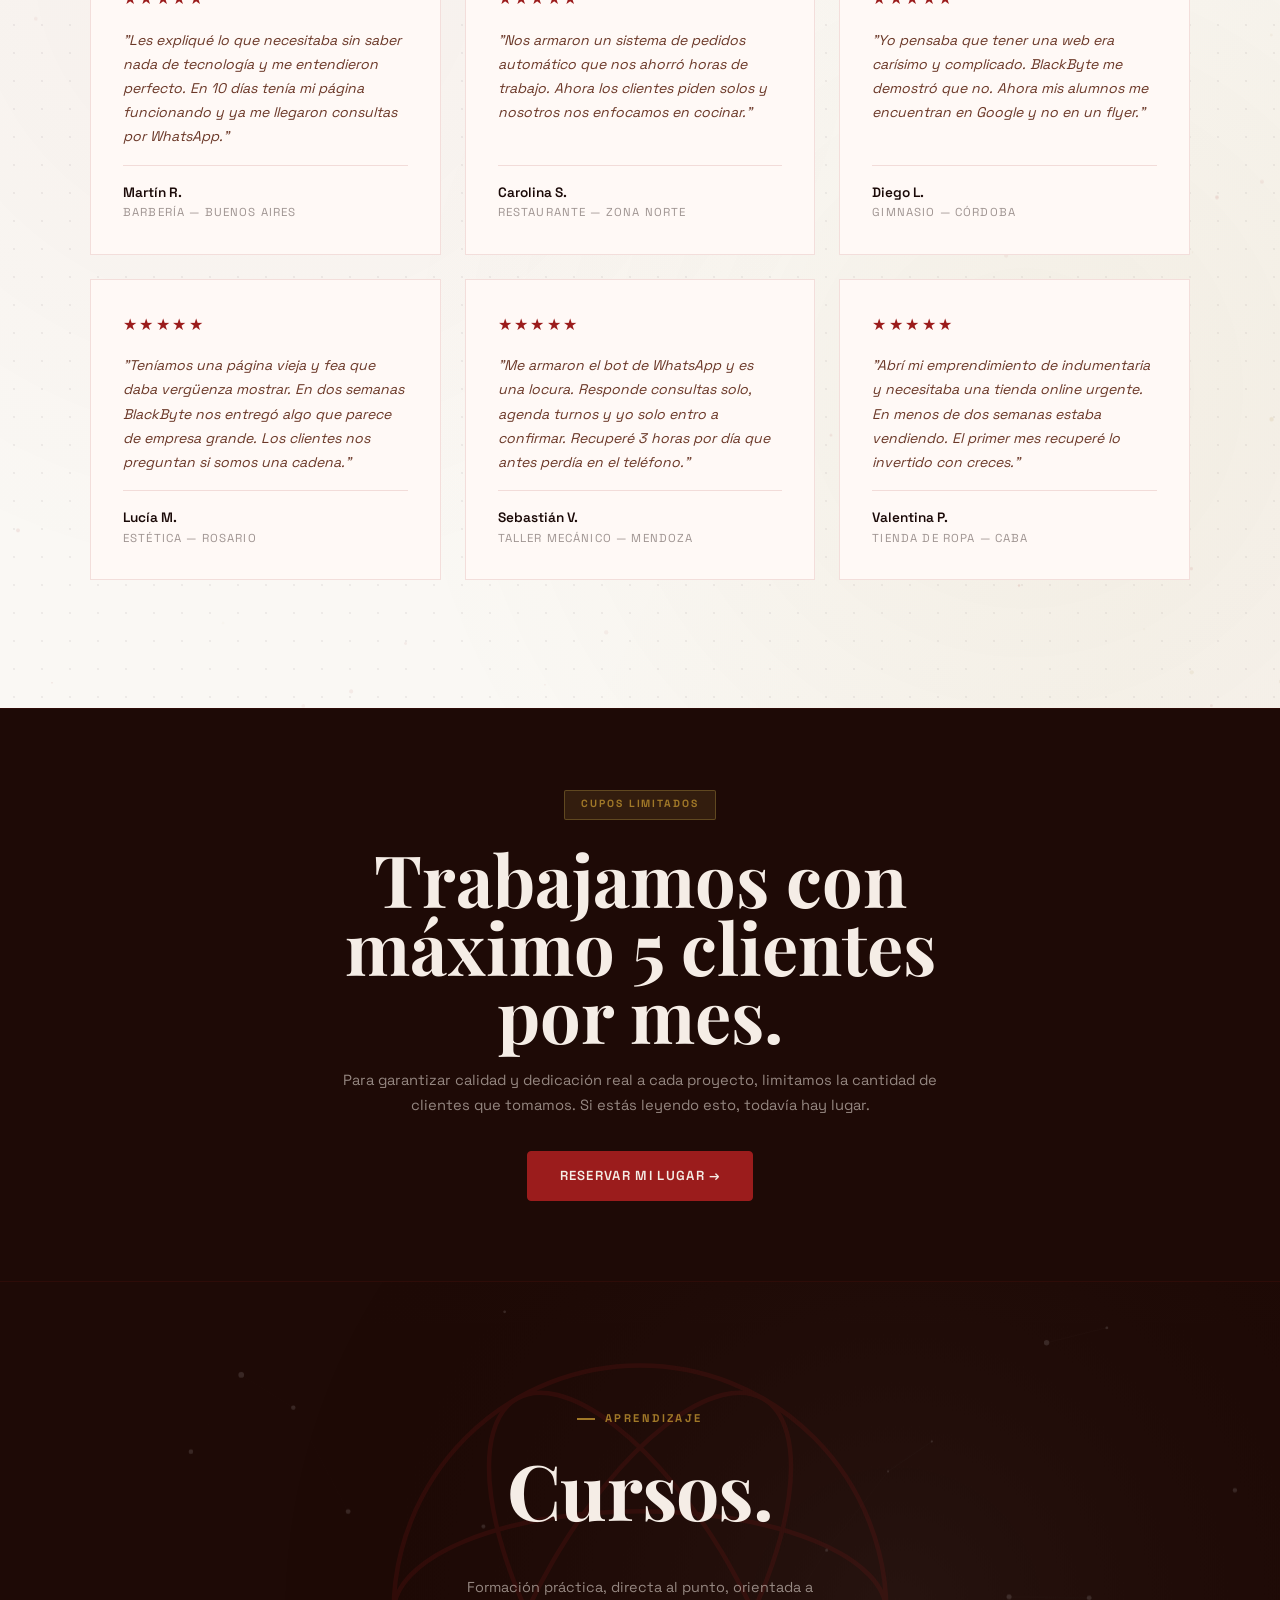
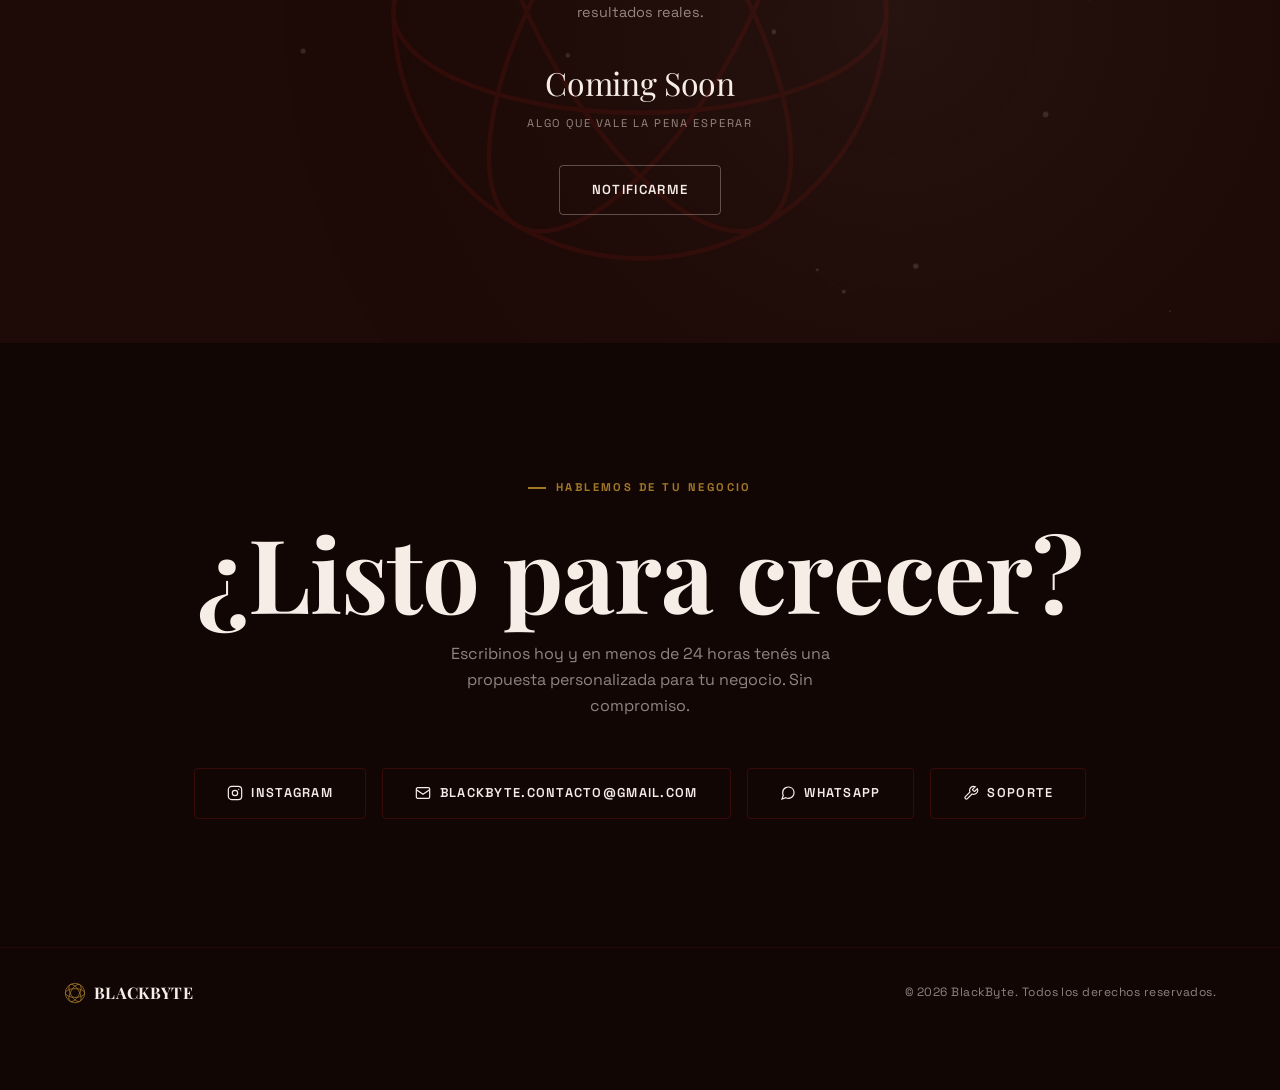
==== commit ca9431be: "Add Can Te Pido & Luciana Fitness cases, restore hero orbital spin, fix testimonials, improve respon" ====
--- a/index.html
+++ b/index.html
@@ -8,7 +8,7 @@
   <link rel="icon" type="image/svg+xml" href="favicon.svg" />
   <link rel="preconnect" href="https://fonts.googleapis.com" />
   <link rel="preconnect" href="https://fonts.gstatic.com" crossorigin />
-  <link href="https://fonts.googleapis.com/css2?family=Bebas+Neue&family=Space+Grotesk:wght@300;400;500;600;700&display=swap" rel="stylesheet" />
+  <link href="https://fonts.googleapis.com/css2?family=Playfair+Display:ital,wght@0,400;0,500;0,600;0,700;0,900;1,400;1,700&family=Space+Grotesk:wght@300;400;500;600;700&display=swap" rel="stylesheet" />
   <link rel="stylesheet" href="css/style.css" />
   <style>
     /* ── Hero ─────────────────────────────────────── */
@@ -30,61 +30,29 @@
       z-index: 0;
     }
 
-    /* animated gradient blobs */
+    /* subtle vignette */
     #hero::before {
       content: '';
       position: absolute;
-      top: -10%;
-      left: -20%;
-      width: 80vw;
-      height: 80vw;
-      max-width: 700px;
-      max-height: 700px;
-      border-radius: 50%;
-      background: radial-gradient(circle, rgba(255,255,255,0.05) 0%, transparent 65%);
-      animation: hero-blob 8s ease-in-out infinite alternate;
+      inset: 0;
+      background: radial-gradient(ellipse 80% 60% at 30% 40%, rgba(201,168,76,0.06) 0%, transparent 65%);
       pointer-events: none;
       z-index: 0;
     }
 
-    #hero::after {
-      content: '';
-      position: absolute;
-      bottom: -15%;
-      right: -15%;
-      width: 70vw;
-      height: 70vw;
-      max-width: 600px;
-      max-height: 600px;
-      border-radius: 50%;
-      background: radial-gradient(circle, rgba(255,255,255,0.035) 0%, transparent 65%);
-      animation: hero-blob 10s ease-in-out infinite alternate-reverse;
-      pointer-events: none;
-      z-index: 0;
-    }
-
-    @keyframes hero-blob {
-      0%   { transform: translate(0, 0) scale(1); }
-      100% { transform: translate(6%, 8%) scale(1.12); }
-    }
+    #hero::after { content: none; }
 
     .hero-bg-orbital {
       position: absolute;
       top: 50%;
       right: -8%;
       transform: translateY(-50%);
-      width: min(700px, 75vw);
-      height: min(700px, 75vw);
-      opacity: 0.04;
+      width: min(600px, 65vw);
+      height: min(600px, 65vw);
+      opacity: 0.08;
       pointer-events: none;
       z-index: 0;
-      color: var(--white);
-      animation: orbital-spin 30s linear infinite;
-    }
-
-    @keyframes orbital-spin {
-      from { transform: translateY(-50%) rotate(0deg); }
-      to   { transform: translateY(-50%) rotate(360deg); }
+      color: var(--accent);
     }
 
     .hero-content {
@@ -101,7 +69,7 @@
       font-weight: 600;
       letter-spacing: 0.22em;
       text-transform: uppercase;
-      color: var(--dim);
+      color: var(--dark-dim);
       margin-bottom: 1.6rem;
     }
 
@@ -110,66 +78,33 @@
       display: inline-block;
       width: 6px;
       height: 6px;
-      background: var(--white);
+      background: var(--gold);
       border-radius: 50%;
-      opacity: 0.45;
-    }
-
-    /* Glitch Effect */
+      opacity: 1;
+    }
+
     .hero-title {
-      font-family: 'Bebas Neue', sans-serif;
-      font-size: clamp(5rem, 14vw, 13rem);
-      line-height: 0.92;
+      font-family: 'Playfair Display', serif;
+      font-size: clamp(4rem, 11vw, 10rem);
+      font-weight: 900;
+      line-height: 1.0;
       position: relative;
-      color: var(--white);
-      letter-spacing: 0.02em;
+      color: var(--dark-text);
+      letter-spacing: -0.02em;
       margin-bottom: 1.8rem;
       display: inline-block;
     }
-
-    .hero-title::before,
-    .hero-title::after {
-      content: attr(data-text);
-      position: absolute;
-      top: 0;
-      left: 0;
-      width: 100%;
-      height: 100%;
-      color: var(--white);
-      font-family: 'Bebas Neue', sans-serif;
-      font-size: inherit;
-      line-height: inherit;
-      letter-spacing: inherit;
-    }
-
-    .hero-title::before {
-      clip-path: polygon(0 20%, 100% 20%, 100% 48%, 0 48%);
-      animation: glitch-a 2.5s infinite;
-    }
-
-    .hero-title::after {
-      clip-path: polygon(0 55%, 100% 55%, 100% 82%, 0 82%);
-      animation: glitch-b 2.5s infinite;
-    }
-
-    @keyframes glitch-a {
-      0%, 85%, 100% { transform: translateX(0);   opacity: 0; }
-      86%            { transform: translateX(-6px); opacity: 0.6; }
-      88%            { transform: translateX(6px); }
-      90%            { transform: translateX(0);   opacity: 0; }
-    }
-
-    @keyframes glitch-b {
-      0%, 87%, 100% { transform: translateX(0);   opacity: 0; }
-      88%            { transform: translateX(7px); opacity: 0.5; }
-      90%            { transform: translateX(-5px); }
-      92%            { transform: translateX(0);   opacity: 0; }
+    .hero-title span.highlight {
+      background: linear-gradient(135deg, #9b1c1c 0%, #a07828 100%);
+      -webkit-background-clip: text;
+      -webkit-text-fill-color: transparent;
+      background-clip: text;
     }
 
     .hero-subtitle {
       font-size: clamp(1rem, 2.2vw, 1.22rem);
       font-weight: 400;
-      color: var(--dim);
+      color: var(--dark-dim);
       max-width: 540px;
       line-height: 1.65;
       margin-bottom: 2.5rem;
@@ -193,13 +128,13 @@
       font-weight: 600;
       letter-spacing: 0.18em;
       text-transform: uppercase;
-      color: rgba(240,240,240,0.28);
+      color: rgba(201,168,76,0.5);
     }
 
     .scroll-indicator-line {
       width: 40px;
       height: 1px;
-      background: rgba(240,240,240,0.15);
+      background: rgba(58,6,6,0.5);
       position: relative;
       overflow: hidden;
     }
@@ -211,7 +146,7 @@
       top: 0;
       width: 100%;
       height: 100%;
-      background: rgba(240,240,240,0.6);
+      background: var(--gold);
       animation: slide-line 2s ease-in-out infinite;
     }
 
@@ -222,7 +157,7 @@
     }
 
     /* ── Services ─────────────────────────────────── */
-    #services { background: var(--black); }
+    #services { margin-top: 0; }
 
     .services-header {
       display: flex;
@@ -236,59 +171,63 @@
     .services-grid {
       display: grid;
       grid-template-columns: repeat(3, 1fr);
-      gap: 1px;
-      background: var(--border);
-      border: 1px solid var(--border);
+      gap: 1.5rem;
+      background: transparent;
     }
 
     .service-card {
-      background: var(--gray);
+      background: rgba(255,255,255,0.55);
       padding: 2.5rem 2rem;
       display: flex;
       flex-direction: column;
       gap: 1.1rem;
-      transition: background var(--transition);
+      transition: background var(--transition), border-color var(--transition);
       position: relative;
       overflow: hidden;
+      border: 1px solid rgba(122, 64, 40, 0.12);
     }
 
     .service-card::before {
       content: '';
       position: absolute;
       inset: 0;
-      background: linear-gradient(135deg, rgba(255,255,255,0.025) 0%, transparent 60%);
+      background: linear-gradient(135deg, rgba(201,168,76,0.04) 0%, transparent 60%);
       opacity: 0;
       transition: opacity var(--transition);
     }
 
-    .service-card:hover { background: var(--gray-mid); border-top: 2px solid var(--accent); }
+    .service-card:hover { background: #fff; border-top: 2px solid var(--crimson); border-left: 2px solid rgba(155,28,28,0.2); }
     .service-card:hover::before { opacity: 1; }
 
     .service-number {
-      font-family: 'Bebas Neue', sans-serif;
-      font-size: 0.85rem;
-      letter-spacing: 0.12em;
-      color: var(--accent);
-      opacity: 0.7;
+      font-family: 'Space Grotesk', sans-serif;
+      font-size: 0.72rem;
+      font-weight: 600;
+      letter-spacing: 0.18em;
+      text-transform: uppercase;
+      color: var(--crimson);
+      opacity: 0.65;
     }
 
     .service-icon {
       width: 34px;
       height: 34px;
-      color: var(--white);
-      opacity: 0.7;
+      color: var(--crimson);
+      opacity: 0.75;
     }
 
     .service-card h3 {
-      font-family: 'Bebas Neue', sans-serif;
-      font-size: 1.65rem;
-      letter-spacing: 0.04em;
-      line-height: 1;
+      font-family: 'Playfair Display', serif;
+      font-size: 1.45rem;
+      font-weight: 700;
+      letter-spacing: -0.01em;
+      line-height: 1.2;
+      color: var(--ink);
     }
 
     .service-card p {
       font-size: 0.84rem;
-      color: var(--dim);
+      color: var(--ink-mid);
       line-height: 1.72;
       flex: 1;
     }
@@ -297,19 +236,17 @@
       display: inline-flex;
       align-items: center;
       gap: 0.4rem;
-      color: var(--accent) !important;
-      opacity: 0.6;
+      color: var(--ink-dim);
       font-size: 0.7rem;
       font-weight: 600;
       letter-spacing: 0.12em;
       text-transform: uppercase;
-      color: rgba(240,240,240,0.3);
       margin-top: auto;
       transition: color var(--transition), gap var(--transition);
     }
 
     .service-card:hover .service-arrow {
-      color: var(--white);
+      color: var(--crimson);
       gap: 0.65rem;
     }
 
@@ -331,24 +268,7 @@
       z-index: 0;
     }
 
-    /* scan line */
-    #stats::after {
-      content: '';
-      position: absolute;
-      left: 0; right: 0;
-      height: 2px;
-      background: linear-gradient(90deg, transparent, rgba(255,255,255,0.2), transparent);
-      animation: scan-line 5s ease-in-out infinite;
-      pointer-events: none;
-      z-index: 2;
-    }
-
-    @keyframes scan-line {
-      0%   { top: 0%; opacity: 0; }
-      5%   { opacity: 1; }
-      95%  { opacity: 1; }
-      100% { top: 100%; opacity: 0; }
-    }
+    #stats::after { content: none; }
 
     .stats-top {
       padding: 4rem 5% 2rem;
@@ -364,14 +284,6 @@
       z-index: 1;
     }
 
-    /* glowing border animation on hover */
-    @keyframes border-glow {
-      0%, 100% { box-shadow: inset 0 0 0 1px rgba(255,255,255,0.05); }
-      50%       { box-shadow: inset 0 0 0 1px rgba(255,255,255,0.2), 0 0 30px rgba(255,255,255,0.04); }
-    }
-    .stat-item-v2 { animation: border-glow 4s ease-in-out infinite; }
-    .stat-item-v2:nth-child(2) { animation-delay: 1.3s; }
-    .stat-item-v2:nth-child(3) { animation-delay: 2.6s; }
 
     .stat-item-v2 {
       padding: 4rem 5%;
@@ -382,7 +294,7 @@
       transition: background 0.4s;
     }
     .stat-item-v2:last-child { border-right: none; }
-    .stat-item-v2:hover { background: rgba(0,102,255,0.06); border-top: 2px solid var(--accent) !important; }
+    .stat-item-v2:hover { background: rgba(201,168,76,0.05); border-top: 2px solid var(--gold) !important; }
 
     /* corner accent */
     .stat-item-v2::before {
@@ -406,15 +318,15 @@
     }
 
     .stat-v2-number {
-      font-family: 'Bebas Neue', sans-serif;
-      font-size: clamp(5rem, 9vw, 10rem);
-      line-height: 0.9;
-      letter-spacing: 0.01em;
-      color: var(--white);
+      font-family: 'Playfair Display', serif;
+      font-size: clamp(4.5rem, 8vw, 9rem);
+      font-weight: 700;
+      line-height: 1.0;
+      letter-spacing: -0.02em;
+      color: var(--accent);
       display: flex;
       align-items: baseline;
       gap: 0.05em;
-      text-shadow: 0 0 40px rgba(0,102,255,0.5), 0 0 80px rgba(0,102,255,0.2);
     }
 
     .stat-v2-suffix {
@@ -423,16 +335,17 @@
     }
 
     .stat-v2-bar {
-      height: 1px;
-      background: rgba(255,255,255,0.08);
+      height: 2px;
+      background: rgba(58,6,6,0.5);
       overflow: hidden;
     }
 
     .stat-v2-fill {
       height: 100%;
       width: 0%;
-      background: linear-gradient(90deg, rgba(255,255,255,0.3), rgba(255,255,255,0.8));
+      background: linear-gradient(90deg, var(--bordeaux), var(--gold));
       transition: width 1.8s cubic-bezier(.23,1,.32,1);
+      box-shadow: 0 0 8px rgba(201,168,76,0.5);
     }
     .stat-v2-fill.animated { width: var(--fill-width, 100%); }
 
@@ -441,12 +354,13 @@
       font-weight: 700;
       letter-spacing: 0.22em;
       text-transform: uppercase;
-      color: rgba(255,255,255,0.5);
+      color: var(--gold);
+      opacity: 0.9;
     }
 
     .stat-v2-desc {
       font-size: 0.84rem;
-      color: var(--dim);
+      color: var(--dark-dim);
       line-height: 1.72;
       max-width: 280px;
     }
@@ -479,7 +393,8 @@
       width: min(560px, 85vw);
       height: min(560px, 85vw);
       transform: translateY(-50%);
-      color: rgba(255,255,255,0.08);
+      color: var(--accent);
+      opacity: 0.15;
       animation: orbital-spin 25s linear infinite;
       pointer-events: none;
       z-index: 0;
@@ -509,17 +424,16 @@
     /* ── Contact ───────────────────────────────────── */
     #contact {
       text-align: center;
-      background: var(--black);
     }
 
     #contact .section-title {
-      font-size: clamp(4rem, 10vw, 9rem);
+      font-size: clamp(3.5rem, 8vw, 7rem);
       margin-bottom: 0.75rem;
     }
 
     .section-sub {
       font-size: 1rem;
-      color: var(--dim);
+      color: var(--dark-dim);
       max-width: 400px;
       margin: 0 auto 3rem;
       line-height: 1.65;
@@ -563,7 +477,8 @@
 
     /* ── Responsive ─────────────────────────────────── */
     @media (max-width: 1024px) {
-      .services-grid   { grid-template-columns: repeat(2, 1fr); }
+      .services-grid     { grid-template-columns: repeat(2, 1fr); }
+      .testimonials-grid { grid-template-columns: repeat(2, 1fr) !important; }
     }
 
     @media (max-width: 768px) {
@@ -586,6 +501,7 @@
     @media (max-width: 480px) {
       .services-grid   { grid-template-columns: 1fr; }
       .hero-ctas       { flex-direction: column; align-items: flex-start; }
+      .hero-title      { font-size: clamp(2.8rem, 13vw, 5rem); }
       .hero-bg-orbital {
         width: 85vw;
         height: 85vw;
@@ -635,7 +551,7 @@
   <!-- ═══════════════════════════════════════════════
        HERO
   ════════════════════════════════════════════════ -->
-  <section id="hero" aria-label="Inicio">
+  <section id="hero" class="dark-section" aria-label="Inicio">
 
     <div id="hero-grid" aria-hidden="true"></div>
     <div id="hero-glow" aria-hidden="true"></div>
@@ -649,11 +565,11 @@
 
     <div class="hero-content">
       <p class="hero-tag reveal">Tu negocio merece ser visible</p>
-      <h1 class="hero-title reveal" data-text="MÁS CLIENTES.">MÁS CLIENTES.</h1>
+      <h1 class="hero-title reveal">MÁS <span class="highlight">CLIENTES.</span></h1>
       <p class="hero-subtitle reveal">Creamos páginas web y sistemas que atraen clientes, generan ventas y automatizan tu negocio. Sin complicaciones, sin tecnicismos. Solo resultados.</p>
       <div class="hero-ctas reveal">
-        <a href="https://wa.me/5491135962017?text=Hola%2C%20buenos%20d%C3%ADas.%20Vi%20su%20p%C3%A1gina%20web%20y%20me%20gustar%C3%ADa%20saber%20c%C3%B3mo%20pueden%20ayudarme%20a%20conseguir%20m%C3%A1s%20clientes%20para%20mi%20negocio.%20%C2%BFPodr%C3%ADamos%20hablar%3F" target="_blank" rel="noopener noreferrer" class="btn btn-primary">Quiero más clientes →</a>
-        <a href="#packages" class="btn btn-outline">Ver planes y precios</a>
+        <a href="https://wa.me/5491135962017?text=Hola%2C%20buenos%20d%C3%ADas.%20Vi%20su%20p%C3%A1gina%20web%20y%20me%20gustar%C3%ADa%20saber%20c%C3%B3mo%20pueden%20ayudarme%20a%20conseguir%20m%C3%A1s%20clientes%20para%20mi%20negocio.%20%C2%BFPodr%C3%ADamos%20hablar%3F" target="_blank" rel="noopener noreferrer" class="btn btn-primary shimmer">Quiero más clientes →</a>
+        <a href="#casos-reales" class="btn btn-outline">Ver casos reales</a>
       </div>
     </div>
 
@@ -691,7 +607,7 @@
   <!-- ═══════════════════════════════════════════════
        SERVICES
   ════════════════════════════════════════════════ -->
-  <section id="services" aria-label="Servicios">
+  <section id="services" class="paper-section" aria-label="Servicios">
 
     <div class="services-header">
       <div>
@@ -705,7 +621,7 @@
 
     <div class="services-grid reveal-group">
 
-      <div class="service-card reveal" data-modal="modal-diseno">
+      <div class="service-card reveal shimmer" data-modal="modal-diseno">
         <span class="service-number">01</span>
         <svg class="service-icon" viewBox="0 0 24 24" fill="none" stroke="currentColor" stroke-width="1.5" aria-hidden="true">
           <rect x="2" y="3" width="20" height="14" rx="2"/>
@@ -716,7 +632,7 @@
         <span class="service-arrow">Ver más ↗</span>
       </div>
 
-      <div class="service-card reveal" data-modal="modal-desarrollo">
+      <div class="service-card reveal shimmer" data-modal="modal-desarrollo">
         <span class="service-number">02</span>
         <svg class="service-icon" viewBox="0 0 24 24" fill="none" stroke="currentColor" stroke-width="1.5" aria-hidden="true">
           <polyline points="16 18 22 12 16 6"/>
@@ -727,7 +643,7 @@
         <span class="service-arrow">Ver más ↗</span>
       </div>
 
-      <div class="service-card reveal" data-modal="modal-branding">
+      <div class="service-card reveal shimmer" data-modal="modal-branding">
         <span class="service-number">03</span>
         <svg class="service-icon" viewBox="0 0 24 24" fill="none" stroke="currentColor" stroke-width="1.5" aria-hidden="true">
           <circle cx="12" cy="12" r="3"/>
@@ -738,7 +654,7 @@
         <span class="service-arrow">Ver más ↗</span>
       </div>
 
-      <div class="service-card reveal" data-modal="modal-seo">
+      <div class="service-card reveal shimmer" data-modal="modal-seo">
         <span class="service-number">04</span>
         <svg class="service-icon" viewBox="0 0 24 24" fill="none" stroke="currentColor" stroke-width="1.5" aria-hidden="true">
           <circle cx="11" cy="11" r="8"/>
@@ -751,7 +667,7 @@
         <span class="service-arrow">Ver más ↗</span>
       </div>
 
-      <div class="service-card reveal" data-modal="modal-apps">
+      <div class="service-card reveal shimmer" data-modal="modal-apps">
         <span class="service-number">05</span>
         <svg class="service-icon" viewBox="0 0 24 24" fill="none" stroke="currentColor" stroke-width="1.5" aria-hidden="true">
           <rect x="5" y="2" width="14" height="20" rx="2"/>
@@ -762,7 +678,7 @@
         <span class="service-arrow">Ver más ↗</span>
       </div>
 
-      <div class="service-card reveal" data-modal="modal-automatizacion">
+      <div class="service-card reveal shimmer" data-modal="modal-automatizacion">
         <span class="service-number">06</span>
         <svg class="service-icon" viewBox="0 0 24 24" fill="none" stroke="currentColor" stroke-width="1.5" aria-hidden="true">
           <path d="M12 2L2 7l10 5 10-5-10-5z"/>
@@ -777,53 +693,85 @@
     </div>
   </section>
 
-  <section id="casos-reales" aria-label="Casos reales" style="background:var(--black);border-top:1px solid var(--border);">
+  <section id="casos-reales" class="paper-section" aria-label="Casos reales" style="border-top:1px solid var(--border);">
     <div style="display:flex;justify-content:space-between;align-items:flex-end;flex-wrap:wrap;gap:1.5rem;margin-bottom:4rem;">
       <div>
         <span class="section-label reveal">Casos reales</span>
         <h2 class="section-title split-title">Así funciona.</h2>
       </div>
-      <p class="text-dim reveal" style="max-width:380px;font-size:0.88rem;line-height:1.72;">Cada negocio es diferente, pero el resultado es el mismo: más clientes y menos dolores de cabeza.</p>
-    </div>
-
-    <div style="display:grid;grid-template-columns:repeat(2,1fr);gap:1px;background:var(--border);border:1px solid var(--border);" class="reveal-group cases-grid">
+      <p class="reveal" style="max-width:380px;font-size:0.88rem;line-height:1.72;color:var(--ink-mid);">Cada negocio es diferente, pero el resultado es el mismo: más clientes y menos dolores de cabeza.</p>
+    </div>
+
+    <div style="display:grid;grid-template-columns:repeat(2,1fr);gap:1.5rem;" class="reveal-group cases-grid">
 
       <!-- Nadelle.co — caso real -->
-      <div class="reveal" style="background:var(--gray);display:flex;flex-direction:column;gap:0;">
+      <div class="reveal" style="background:#fff9f6;border:1px solid rgba(155,28,28,0.12);border-radius:4px;display:flex;flex-direction:column;gap:0;overflow:hidden;">
         <a href="https://nadelleco.vercel.app/" target="_blank" rel="noopener noreferrer" style="display:block;width:100%;aspect-ratio:16/9;overflow:hidden;text-decoration:none;position:relative;">
           <img src="nadelleejemplo.png" alt="Nadelle.co — tienda online" style="width:100%;height:100%;object-fit:cover;display:block;filter:brightness(0.85);" />
-          <div style="position:absolute;inset:0;background:rgba(0,0,0,0.45);display:flex;align-items:center;justify-content:center;opacity:0;transition:opacity 0.3s;" onmouseover="this.style.opacity='1'" onmouseout="this.style.opacity='0'">
-            <span style="font-size:0.7rem;font-weight:700;letter-spacing:0.18em;text-transform:uppercase;border:1px solid rgba(255,255,255,0.6);padding:0.55rem 1.4rem;color:#fff;">Ver sitio ↗</span>
+          <div style="position:absolute;inset:0;background:rgba(40,6,6,0.8);display:flex;align-items:center;justify-content:center;opacity:0;transition:opacity 0.3s;" onmouseover="this.style.opacity='1'" onmouseout="this.style.opacity='0'">
+            <span style="font-size:0.7rem;font-weight:700;letter-spacing:0.18em;text-transform:uppercase;border:1px solid var(--gold);padding:0.55rem 1.4rem;color:var(--gold);">Ver sitio ↗</span>
           </div>
         </a>
         <div style="padding:2rem;display:flex;flex-direction:column;gap:0.8rem;">
-          <span style="font-family:'Bebas Neue',sans-serif;font-size:0.75rem;letter-spacing:0.15em;color:var(--accent);">E-COMMERCE — NADELLE.CO</span>
-          <h3 style="font-family:'Bebas Neue',sans-serif;font-size:1.5rem;letter-spacing:0.04em;line-height:1.1;">De vender por Instagram a tener su propia tienda online</h3>
-          <p style="font-size:0.82rem;color:var(--dim);line-height:1.7;"><strong style="color:var(--white);">Problema:</strong> Vendía body splashes solo por DM, sin sistema de compra propio.</p>
-          <p style="font-size:0.82rem;color:var(--dim);line-height:1.7;"><strong style="color:var(--white);">Solución:</strong> Tienda online con catálogo, pagos integrados y diseño a la altura de la marca.</p>
+          <span style="font-family:'Space Grotesk',sans-serif;font-weight:600;font-size:0.65rem;letter-spacing:0.2em;text-transform:uppercase;color:var(--accent);">E-COMMERCE — NADELLE.CO</span>
+          <h3 style="font-family:'Playfair Display',serif;font-weight:700;font-size:1.4rem;letter-spacing:-0.01em;line-height:1.25;">De vender por Instagram a tener su propia tienda online</h3>
+          <p style="font-size:0.82rem;color:var(--ink-mid);line-height:1.7;"><strong style="color:var(--ink);">Problema:</strong> Vendía body splashes solo por DM, sin sistema de compra propio.</p>
+          <p style="font-size:0.82rem;color:var(--ink-mid);line-height:1.7;"><strong style="color:var(--ink);">Solución:</strong> Tienda online con catálogo, pagos integrados y diseño a la altura de la marca.</p>
           <p style="font-size:0.82rem;color:var(--accent);line-height:1.7;font-weight:600;">Resultado: Ventas 24/7 sin depender de nadie. <a href="https://nadelleco.vercel.app/" target="_blank" rel="noopener noreferrer" style="color:var(--accent);text-decoration:underline;">Ver sitio →</a></p>
-          <p style="font-size:0.82rem;color:var(--dim);line-height:1.7;">También podés ver nuestro trabajo en: <a href="https://black-line-sage.vercel.app" target="_blank" rel="noopener noreferrer" style="color:var(--accent);text-decoration:underline;">black-line-sage.vercel.app ↗</a></p>
+          <p style="font-size:0.82rem;color:var(--ink-mid);line-height:1.7;">También podés ver nuestro trabajo en: <a href="https://black-line-sage.vercel.app" target="_blank" rel="noopener noreferrer" style="color:var(--accent);text-decoration:underline;">black-line-sage.vercel.app ↗</a></p>
         </div>
       </div>
 
       <!-- Black Line -->
-      <div class="reveal" style="background:var(--gray);display:flex;flex-direction:column;gap:0;">
+      <div class="reveal" style="background:#fff9f6;border:1px solid rgba(155,28,28,0.12);border-radius:4px;display:flex;flex-direction:column;gap:0;overflow:hidden;">
         <a href="https://black-line-sage.vercel.app" target="_blank" rel="noopener noreferrer" style="display:block;width:100%;aspect-ratio:16/9;overflow:hidden;text-decoration:none;position:relative;">
           <img src="blacklineejemplo.png" alt="Black Line — sitio web" style="width:100%;height:100%;object-fit:cover;display:block;filter:brightness(0.85);" />
-          <div style="position:absolute;inset:0;background:rgba(0,0,0,0.45);display:flex;align-items:center;justify-content:center;opacity:0;transition:opacity 0.3s;" onmouseover="this.style.opacity='1'" onmouseout="this.style.opacity='0'">
-            <span style="font-size:0.7rem;font-weight:700;letter-spacing:0.18em;text-transform:uppercase;border:1px solid rgba(255,255,255,0.6);padding:0.55rem 1.4rem;color:#fff;">Ver sitio ↗</span>
+          <div style="position:absolute;inset:0;background:rgba(40,6,6,0.8);display:flex;align-items:center;justify-content:center;opacity:0;transition:opacity 0.3s;" onmouseover="this.style.opacity='1'" onmouseout="this.style.opacity='0'">
+            <span style="font-size:0.7rem;font-weight:700;letter-spacing:0.18em;text-transform:uppercase;border:1px solid var(--gold);padding:0.55rem 1.4rem;color:var(--gold);">Ver sitio ↗</span>
           </div>
         </a>
         <div style="padding:2rem;display:flex;flex-direction:column;gap:0.8rem;">
-          <span style="font-family:'Bebas Neue',sans-serif;font-size:0.75rem;letter-spacing:0.15em;color:var(--accent);">SITIO WEB — BLACK LINE</span>
-          <h3 style="font-family:'Bebas Neue',sans-serif;font-size:1.5rem;letter-spacing:0.04em;line-height:1.1;">Presencia digital profesional para un negocio en crecimiento</h3>
-          <p style="font-size:0.82rem;color:var(--dim);line-height:1.7;"><strong style="color:var(--white);">Problema:</strong> Necesitaban una presencia web que transmitiera confianza y captara clientes nuevos.</p>
-          <p style="font-size:0.82rem;color:var(--dim);line-height:1.7;"><strong style="color:var(--white);">Solución:</strong> Sitio web diseñado para convertir visitas en consultas reales.</p>
+          <span style="font-family:'Space Grotesk',sans-serif;font-weight:600;font-size:0.65rem;letter-spacing:0.2em;text-transform:uppercase;color:var(--accent);">SITIO WEB — BLACK LINE</span>
+          <h3 style="font-family:'Playfair Display',serif;font-weight:700;font-size:1.4rem;letter-spacing:-0.01em;line-height:1.25;">Presencia digital profesional para un negocio en crecimiento</h3>
+          <p style="font-size:0.82rem;color:var(--ink-mid);line-height:1.7;"><strong style="color:var(--ink);">Problema:</strong> Necesitaban una presencia web que transmitiera confianza y captara clientes nuevos.</p>
+          <p style="font-size:0.82rem;color:var(--ink-mid);line-height:1.7;"><strong style="color:var(--ink);">Solución:</strong> Sitio web diseñado para convertir visitas en consultas reales.</p>
           <p style="font-size:0.82rem;color:var(--accent);line-height:1.7;font-weight:600;">Resultado: Más consultas, mejor imagen de marca. <a href="https://black-line-sage.vercel.app" target="_blank" rel="noopener noreferrer" style="color:var(--accent);text-decoration:underline;">Ver sitio →</a></p>
         </div>
       </div>
 
-
+      <!-- Can Te Pido -->
+      <div class="reveal" style="background:#fff9f6;border:1px solid rgba(155,28,28,0.12);border-radius:4px;display:flex;flex-direction:column;gap:0;overflow:hidden;">
+        <a href="https://cantepido.com.ar/" target="_blank" rel="noopener noreferrer" style="display:block;width:100%;aspect-ratio:16/9;overflow:hidden;text-decoration:none;position:relative;">
+          <img src="CANTEPIDOEJEMPLO.png" alt="Can Te Pido — tienda online" style="width:100%;height:100%;object-fit:cover;display:block;filter:brightness(0.85);" />
+          <div style="position:absolute;inset:0;background:rgba(40,6,6,0.8);display:flex;align-items:center;justify-content:center;opacity:0;transition:opacity 0.3s;" onmouseover="this.style.opacity='1'" onmouseout="this.style.opacity='0'">
+            <span style="font-size:0.7rem;font-weight:700;letter-spacing:0.18em;text-transform:uppercase;border:1px solid var(--gold);padding:0.55rem 1.4rem;color:var(--gold);">Ver sitio ↗</span>
+          </div>
+        </a>
+        <div style="padding:2rem;display:flex;flex-direction:column;gap:0.8rem;">
+          <span style="font-family:'Space Grotesk',sans-serif;font-weight:600;font-size:0.65rem;letter-spacing:0.2em;text-transform:uppercase;color:var(--accent);">SITIO WEB — CAN TE PIDO</span>
+          <h3 style="font-family:'Playfair Display',serif;font-weight:700;font-size:1.4rem;letter-spacing:-0.01em;line-height:1.25;">Catálogo digital para camperas y buzos de egresados</h3>
+          <p style="font-size:0.82rem;color:var(--ink-mid);line-height:1.7;"><strong style="color:var(--ink);">Problema:</strong> 20 años de experiencia en indumentaria de egresados, pero sin presencia digital que lo reflejara.</p>
+          <p style="font-size:0.82rem;color:var(--ink-mid);line-height:1.7;"><strong style="color:var(--ink);">Solución:</strong> Sitio con catálogo por nivel educativo (jardín, primaria y secundaria) y formulario de presupuesto personalizado.</p>
+          <p style="font-size:0.82rem;color:var(--accent);line-height:1.7;font-weight:600;">Resultado: Más consultas y presupuestos sin depender solo del boca a boca. <a href="https://cantepido.com.ar/" target="_blank" rel="noopener noreferrer" style="color:var(--accent);text-decoration:underline;">Ver sitio →</a></p>
+        </div>
+      </div>
+
+      <!-- Luciana Fitness -->
+      <div class="reveal" style="background:#fff9f6;border:1px solid rgba(155,28,28,0.12);border-radius:4px;display:flex;flex-direction:column;gap:0;overflow:hidden;">
+        <a href="https://lucianafitness.com.ar/" target="_blank" rel="noopener noreferrer" style="display:block;width:100%;aspect-ratio:16/9;overflow:hidden;text-decoration:none;position:relative;">
+          <img src="FITNESSEJEMPLO.png" alt="Luciana Fitness — sitio web" style="width:100%;height:100%;object-fit:cover;display:block;filter:brightness(0.85);" />
+          <div style="position:absolute;inset:0;background:rgba(40,6,6,0.8);display:flex;align-items:center;justify-content:center;opacity:0;transition:opacity 0.3s;" onmouseover="this.style.opacity='1'" onmouseout="this.style.opacity='0'">
+            <span style="font-size:0.7rem;font-weight:700;letter-spacing:0.18em;text-transform:uppercase;border:1px solid var(--gold);padding:0.55rem 1.4rem;color:var(--gold);">Ver sitio ↗</span>
+          </div>
+        </a>
+        <div style="padding:2rem;display:flex;flex-direction:column;gap:0.8rem;">
+          <span style="font-family:'Space Grotesk',sans-serif;font-weight:600;font-size:0.65rem;letter-spacing:0.2em;text-transform:uppercase;color:var(--accent);">SITIO WEB — LUCIANA FITNESS</span>
+          <h3 style="font-family:'Playfair Display',serif;font-weight:700;font-size:1.4rem;letter-spacing:-0.01em;line-height:1.25;">Presencia web para entrenadora personal</h3>
+          <p style="font-size:0.82rem;color:var(--ink-mid);line-height:1.7;"><strong style="color:var(--ink);">Problema:</strong> Necesitaba un sitio que generara confianza y captara alumnos nuevos más allá de Instagram.</p>
+          <p style="font-size:0.82rem;color:var(--ink-mid);line-height:1.7;"><strong style="color:var(--ink);">Solución:</strong> Sitio web con sus servicios, testimonios y contacto directo, optimizado para captar leads.</p>
+          <p style="font-size:0.82rem;color:var(--accent);line-height:1.7;font-weight:600;">Resultado: Más consultas y credibilidad de marca. <a href="https://lucianafitness.com.ar/" target="_blank" rel="noopener noreferrer" style="color:var(--accent);text-decoration:underline;">Ver sitio →</a></p>
+        </div>
+      </div>
 
     </div>
   </section>
@@ -831,7 +779,7 @@
   <!-- ═══════════════════════════════════════════════
        STATS
   ════════════════════════════════════════════════ -->
-  <section id="stats" aria-label="Cifras">
+  <section id="stats" class="dark-section" aria-label="Cifras">
     <canvas id="stats-canvas" aria-hidden="true"></canvas>
 
     <div class="stats-top reveal">
@@ -880,7 +828,7 @@
   <!-- ═══════════════════════════════════════════════
        TESTIMONIALS
   ════════════════════════════════════════════════ -->
-  <section id="testimonials" aria-label="Testimonios" style="background:var(--black);border-top:1px solid var(--border);">
+  <section id="testimonials" class="paper-section" aria-label="Testimonios" style="border-top:1px solid var(--border);">
     <div style="text-align:center;margin-bottom:3rem;">
       <span class="section-label reveal">Lo que dicen nuestros clientes</span>
       <h2 class="section-title split-title" style="text-align:center;">Confianza real.</h2>
@@ -888,82 +836,83 @@
 
     <div style="display:grid;grid-template-columns:repeat(3,1fr);gap:1.5rem;max-width:1100px;margin:0 auto;" class="reveal-group testimonials-grid">
 
-      <div class="reveal" style="background:var(--gray);border:1px solid var(--border);padding:2rem;display:flex;flex-direction:column;gap:1rem;">
+      <div class="reveal" style="background:#fff9f6;border:1px solid rgba(155,28,28,0.12);padding:2rem;display:flex;flex-direction:column;gap:1rem;">
         <div style="display:flex;gap:0.15rem;">
           <span style="color:var(--accent);font-size:1rem;">★</span><span style="color:var(--accent);font-size:1rem;">★</span><span style="color:var(--accent);font-size:1rem;">★</span><span style="color:var(--accent);font-size:1rem;">★</span><span style="color:var(--accent);font-size:1rem;">★</span>
         </div>
-        <p style="font-size:0.88rem;color:var(--dim);line-height:1.72;font-style:italic;flex:1;">"Les expliqué lo que necesitaba sin saber nada de tecnología y me entendieron perfecto. En 10 días tenía mi página funcionando y ya me llegaron consultas por WhatsApp."</p>
+        <p style="font-size:0.88rem;color:var(--ink-mid);line-height:1.72;font-style:italic;flex:1;">"Les expliqué lo que necesitaba sin saber nada de tecnología y me entendieron perfecto. En 10 días tenía mi página funcionando y ya me llegaron consultas por WhatsApp."</p>
         <div style="border-top:1px solid var(--border);padding-top:1rem;">
-          <p style="font-size:0.85rem;color:var(--white);font-weight:600;">Martín R.</p>
-          <p style="font-size:0.72rem;color:var(--dim);letter-spacing:0.1em;">BARBERÍA — BUENOS AIRES</p>
-        </div>
-      </div>
-
-      <div class="reveal" style="background:var(--gray);border:1px solid var(--border);padding:2rem;display:flex;flex-direction:column;gap:1rem;">
+          <p style="font-size:0.85rem;color:var(--ink);font-weight:600;">Martín R.</p>
+          <p style="font-size:0.72rem;color:var(--ink-dim);letter-spacing:0.1em;">BARBERÍA — BUENOS AIRES</p>
+        </div>
+      </div>
+
+      <div class="reveal" style="background:#fff9f6;border:1px solid rgba(155,28,28,0.12);padding:2rem;display:flex;flex-direction:column;gap:1rem;">
         <div style="display:flex;gap:0.15rem;">
           <span style="color:var(--accent);font-size:1rem;">★</span><span style="color:var(--accent);font-size:1rem;">★</span><span style="color:var(--accent);font-size:1rem;">★</span><span style="color:var(--accent);font-size:1rem;">★</span><span style="color:var(--accent);font-size:1rem;">★</span>
         </div>
-        <p style="font-size:0.88rem;color:var(--dim);line-height:1.72;font-style:italic;flex:1;">"Nos armaron un sistema de pedidos automático que nos ahorró horas de trabajo. Ahora los clientes piden solos y nosotros nos enfocamos en cocinar."</p>
+        <p style="font-size:0.88rem;color:var(--ink-mid);line-height:1.72;font-style:italic;flex:1;">"Nos armaron un sistema de pedidos automático que nos ahorró horas de trabajo. Ahora los clientes piden solos y nosotros nos enfocamos en cocinar."</p>
         <div style="border-top:1px solid var(--border);padding-top:1rem;">
-          <p style="font-size:0.85rem;color:var(--white);font-weight:600;">Carolina S.</p>
-          <p style="font-size:0.72rem;color:var(--dim);letter-spacing:0.1em;">RESTAURANTE — ZONA NORTE</p>
-        </div>
-      </div>
-
-      <div class="reveal" style="background:var(--gray);border:1px solid var(--border);padding:2rem;display:flex;flex-direction:column;gap:1rem;">
+          <p style="font-size:0.85rem;color:var(--ink);font-weight:600;">Carolina S.</p>
+          <p style="font-size:0.72rem;color:var(--ink-dim);letter-spacing:0.1em;">RESTAURANTE — ZONA NORTE</p>
+        </div>
+      </div>
+
+      <div class="reveal" style="background:#fff9f6;border:1px solid rgba(155,28,28,0.12);padding:2rem;display:flex;flex-direction:column;gap:1rem;">
         <div style="display:flex;gap:0.15rem;">
           <span style="color:var(--accent);font-size:1rem;">★</span><span style="color:var(--accent);font-size:1rem;">★</span><span style="color:var(--accent);font-size:1rem;">★</span><span style="color:var(--accent);font-size:1rem;">★</span><span style="color:var(--accent);font-size:1rem;">★</span>
         </div>
-        <p style="font-size:0.88rem;color:var(--dim);line-height:1.72;font-style:italic;flex:1;">"Yo pensaba que tener una web era carísimo y complicado. BlackByte me demostró que no. Ahora mis alumnos me encuentran en Google y no en un flyer."</p>
+        <p style="font-size:0.88rem;color:var(--ink-mid);line-height:1.72;font-style:italic;flex:1;">"Yo pensaba que tener una web era carísimo y complicado. BlackByte me demostró que no. Ahora mis alumnos me encuentran en Google y no en un flyer."</p>
         <div style="border-top:1px solid var(--border);padding-top:1rem;">
-          <p style="font-size:0.85rem;color:var(--white);font-weight:600;">Diego L.</p>
-          <p style="font-size:0.72rem;color:var(--dim);letter-spacing:0.1em;">GIMNASIO — CÓRDOBA</p>
-        </div>
-      </div>
-
-      <div class="reveal" style="background:var(--gray);border:1px solid var(--border);padding:2rem;display:flex;flex-direction:column;gap:1rem;">
+          <p style="font-size:0.85rem;color:var(--ink);font-weight:600;">Diego L.</p>
+          <p style="font-size:0.72rem;color:var(--ink-dim);letter-spacing:0.1em;">GIMNASIO — CÓRDOBA</p>
+        </div>
+      </div>
+
+      <div class="reveal" style="background:#fff9f6;border:1px solid rgba(155,28,28,0.12);padding:2rem;display:flex;flex-direction:column;gap:1rem;">
         <div style="display:flex;gap:0.15rem;">
           <span style="color:var(--accent);font-size:1rem;">★</span><span style="color:var(--accent);font-size:1rem;">★</span><span style="color:var(--accent);font-size:1rem;">★</span><span style="color:var(--accent);font-size:1rem;">★</span><span style="color:var(--accent);font-size:1rem;">★</span>
         </div>
-        <p style="font-size:0.88rem;color:var(--dim);line-height:1.72;font-style:italic;flex:1;">"Teníamos una página vieja y fea que daba vergüenza mostrar. En dos semanas BlackByte nos entregó algo que parece de empresa grande. Los clientes nos preguntan si somos una cadena."</p>
+        <p style="font-size:0.88rem;color:var(--ink-mid);line-height:1.72;font-style:italic;flex:1;">"Teníamos una página vieja y fea que daba vergüenza mostrar. En dos semanas BlackByte nos entregó algo que parece de empresa grande. Los clientes nos preguntan si somos una cadena."</p>
         <div style="border-top:1px solid var(--border);padding-top:1rem;">
-          <p style="font-size:0.85rem;color:var(--white);font-weight:600;">Lucía M.</p>
-          <p style="font-size:0.72rem;color:var(--dim);letter-spacing:0.1em;">ESTÉTICA — ROSARIO</p>
-        </div>
-      </div>
-
-      <div class="reveal" style="background:var(--gray);border:1px solid var(--border);padding:2rem;display:flex;flex-direction:column;gap:1rem;">
+          <p style="font-size:0.85rem;color:var(--ink);font-weight:600;">Lucía M.</p>
+          <p style="font-size:0.72rem;color:var(--ink-dim);letter-spacing:0.1em;">ESTÉTICA — ROSARIO</p>
+        </div>
+      </div>
+
+      <div class="reveal" style="background:#fff9f6;border:1px solid rgba(155,28,28,0.12);padding:2rem;display:flex;flex-direction:column;gap:1rem;">
         <div style="display:flex;gap:0.15rem;">
           <span style="color:var(--accent);font-size:1rem;">★</span><span style="color:var(--accent);font-size:1rem;">★</span><span style="color:var(--accent);font-size:1rem;">★</span><span style="color:var(--accent);font-size:1rem;">★</span><span style="color:var(--accent);font-size:1rem;">★</span>
         </div>
-        <p style="font-size:0.88rem;color:var(--dim);line-height:1.72;font-style:italic;flex:1;">"Me armaron el bot de WhatsApp y es una locura. Responde consultas solo, agenda turnos y yo solo entro a confirmar. Recuperé 3 horas por día que antes perdía en el teléfono."</p>
+        <p style="font-size:0.88rem;color:var(--ink-mid);line-height:1.72;font-style:italic;flex:1;">"Me armaron el bot de WhatsApp y es una locura. Responde consultas solo, agenda turnos y yo solo entro a confirmar. Recuperé 3 horas por día que antes perdía en el teléfono."</p>
         <div style="border-top:1px solid var(--border);padding-top:1rem;">
-          <p style="font-size:0.85rem;color:var(--white);font-weight:600;">Sebastián V.</p>
-          <p style="font-size:0.72rem;color:var(--dim);letter-spacing:0.1em;">TALLER MECÁNICO — MENDOZA</p>
-        </div>
-      </div>
-
-      <div class="reveal" style="background:var(--gray);border:1px solid var(--border);padding:2rem;display:flex;flex-direction:column;gap:1rem;">
+          <p style="font-size:0.85rem;color:var(--ink);font-weight:600;">Sebastián V.</p>
+          <p style="font-size:0.72rem;color:var(--ink-dim);letter-spacing:0.1em;">TALLER MECÁNICO — MENDOZA</p>
+        </div>
+      </div>
+
+      <div class="reveal" style="background:#fff9f6;border:1px solid rgba(155,28,28,0.12);padding:2rem;display:flex;flex-direction:column;gap:1rem;">
         <div style="display:flex;gap:0.15rem;">
           <span style="color:var(--accent);font-size:1rem;">★</span><span style="color:var(--accent);font-size:1rem;">★</span><span style="color:var(--accent);font-size:1rem;">★</span><span style="color:var(--accent);font-size:1rem;">★</span><span style="color:var(--accent);font-size:1rem;">★</span>
         </div>
-        <p style="font-size:0.88rem;color:var(--dim);line-height:1.72;font-style:italic;flex:1;">"Abrí mi emprendimiento de indumentaria y necesitaba una tienda online urgente. En menos de dos semanas estaba vendiendo. El primer mes recuperé lo invertido con creces."</p>
+        <p style="font-size:0.88rem;color:var(--ink-mid);line-height:1.72;font-style:italic;flex:1;">"Abrí mi emprendimiento de indumentaria y necesitaba una tienda online urgente. En menos de dos semanas estaba vendiendo. El primer mes recuperé lo invertido con creces."</p>
         <div style="border-top:1px solid var(--border);padding-top:1rem;">
-          <p style="font-size:0.85rem;color:var(--white);font-weight:600;">Valentina P.</p>
-          <p style="font-size:0.72rem;color:var(--dim);letter-spacing:0.1em;">TIENDA DE ROPA — CABA</p>
+          <p style="font-size:0.85rem;color:var(--ink);font-weight:600;">Valentina P.</p>
+          <p style="font-size:0.72rem;color:var(--ink-dim);letter-spacing:0.1em;">TIENDA DE ROPA — CABA</p>
         </div>
       </div>
 
     </div>
   </section>
+
 
   <!-- ═══════════════════════════════════════════════
        URGENCY
   ════════════════════════════════════════════════ -->
   <section id="urgency" aria-label="Disponibilidad" style="background:var(--gray);border-top:1px solid var(--border);text-align:center;padding:5rem 5%;">
     <div class="reveal" style="max-width:650px;margin:0 auto;">
-      <span style="display:inline-block;font-size:0.65rem;font-weight:700;letter-spacing:0.18em;text-transform:uppercase;background:rgba(0,102,255,0.15);color:var(--accent);padding:0.35rem 1rem;border-radius:2px;margin-bottom:1.5rem;">CUPOS LIMITADOS</span>
-      <h2 style="font-family:'Bebas Neue',sans-serif;font-size:clamp(2.5rem,6vw,4.5rem);line-height:0.95;color:var(--white);margin-bottom:1.2rem;">Trabajamos con máximo 5 clientes por mes.</h2>
+      <span style="display:inline-block;font-size:0.65rem;font-weight:700;letter-spacing:0.18em;text-transform:uppercase;background:rgba(201,168,76,0.12);color:var(--gold);border:1px solid rgba(201,168,76,0.3);padding:0.35rem 1rem;border-radius:2px;margin-bottom:1.5rem;">CUPOS LIMITADOS</span>
+      <h2 style="font-family:'Playfair Display',serif;font-size:clamp(2.5rem,6vw,4.5rem);line-height:0.95;color:var(--white);margin-bottom:1.2rem;">Trabajamos con máximo 5 clientes por mes.</h2>
       <p style="font-size:0.92rem;color:var(--dim);line-height:1.72;margin-bottom:2rem;">
         Para garantizar calidad y dedicación real a cada proyecto, limitamos la cantidad de clientes que tomamos. Si estás leyendo esto, todavía hay lugar.
       </p>
@@ -974,7 +923,7 @@
   <!-- ═══════════════════════════════════════════════
        COURSES PREVIEW
   ════════════════════════════════════════════════ -->
-  <section id="courses" aria-label="Cursos">
+  <section id="courses" class="dark-section" aria-label="Cursos">
     <canvas id="courses-canvas" aria-hidden="true"></canvas>
 
     <!-- orbital de fondo, posición absoluta -->
@@ -988,11 +937,11 @@
     <div class="courses-center reveal">
       <span class="section-label">Aprendizaje</span>
       <h2 class="section-title split-title">Cursos.</h2>
-      <p style="font-size:0.9rem;color:var(--dim);line-height:1.75;max-width:420px;margin:1.2rem auto 2rem;">
+      <p style="font-size:0.9rem;color:var(--dark-dim);line-height:1.75;max-width:420px;margin:1.2rem auto 2rem;">
         Formación práctica, directa al punto, orientada a resultados reales.
       </p>
-      <p style="font-family:'Bebas Neue',sans-serif;font-size:2rem;letter-spacing:0.14em;color:var(--white);margin-bottom:0.4rem;">Coming Soon</p>
-      <p style="font-size:0.7rem;letter-spacing:0.16em;text-transform:uppercase;color:var(--dim);margin-bottom:2rem;">Algo que vale la pena esperar</p>
+      <p style="font-family:'Playfair Display',serif;font-size:2rem;letter-spacing:-0.01em;color:var(--dark-text);margin-bottom:0.4rem;">Coming Soon</p>
+      <p style="font-size:0.7rem;letter-spacing:0.16em;text-transform:uppercase;color:var(--dark-dim);margin-bottom:2rem;">Algo que vale la pena esperar</p>
       <a href="register.html" class="btn btn-outline">Notificarme</a>
     </div>
 
@@ -1001,7 +950,7 @@
   <!-- ═══════════════════════════════════════════════
        CONTACT
   ════════════════════════════════════════════════ -->
-  <section id="contact" aria-label="Contacto">
+  <section id="contact" class="dark-section" aria-label="Contacto">
     <span class="section-label reveal">Hablemos de tu negocio</span>
     <h2 class="section-title split-title">¿Listo para crecer?</h2>
     <p class="section-sub reveal">Escribinos hoy y en menos de 24 horas tenés una propuesta personalizada para tu negocio. Sin compromiso.</p>
@@ -1195,13 +1144,13 @@
     }
     .svc-modal-close:hover { color: var(--white); }
     .svc-modal-num {
-      font-family: 'Bebas Neue', sans-serif;
+      font-family: 'Playfair Display', serif;
       font-size: .8rem; letter-spacing: .15em;
       color: rgba(240,240,240,.2);
       display: block; margin-bottom: 1rem;
     }
     .svc-modal-box h2 {
-      font-family: 'Bebas Neue', sans-serif;
+      font-family: 'Playfair Display', serif;
       font-size: 2.4rem; letter-spacing: .04em;
       margin-bottom: 1rem;
     }
--- a/css/style.css
+++ b/css/style.css
@@ -1,10 +1,10 @@
 /* =========================================================
    BLACKBYTE — Shared Styles
-   Design: Black & White Minimalist Modern
-   Fonts: Bebas Neue (headings) + Space Grotesk (body)
+   Design: Editorial Premium — Serif + Paper Texture
+   Fonts: Playfair Display (headings) + Space Grotesk (body)
    ========================================================= */
 
-@import url('https://fonts.googleapis.com/css2?family=Bebas+Neue&family=Space+Grotesk:wght@300;400;500;600;700&display=swap');
+@import url('https://fonts.googleapis.com/css2?family=Playfair+Display:ital,wght@0,400;0,500;0,600;0,700;0,900;1,400;1,700&family=Space+Grotesk:wght@300;400;500;600;700&display=swap');
 
 /* ─── Page Transitions ─────────────────────────────────── */
 body.page-entering {
@@ -23,20 +23,46 @@
 
 /* ─── CSS Variables ────────────────────────────────────── */
 :root {
-  --black:       #050507;
-  --white:       #f0f0f5;
-  --accent:      #0066ff;
-  --accent-bright: #3388ff;
-  --accent-dim:  rgba(0, 102, 255, 0.25);
-  --gray:        #0c0c10;
-  --gray-mid:    #161620;
-  --gray-light:  #22222e;
-  --border:      rgba(240, 240, 245, 0.12);
-  --border-mid:  rgba(240, 240, 245, 0.24);
-  --dim:         rgba(240, 240, 245, 0.65);
-  --nav-height:  72px;
-  --radius:      4px;
-  --transition:  0.32s cubic-bezier(0.4, 0, 0.2, 1);
+  /* Base palette */
+  --paper:        #faf8f4;   /* main bg — paper white */
+  --paper-dark:   #f0ebe0;   /* slightly tinted paper */
+  --ink:          #1a0907;   /* main text */
+  --ink-mid:      #6b3828;   /* secondary text */
+  --ink-dim:      rgba(26, 9, 7, 0.42);
+
+  /* Dark sections (hero, marquee, contact) */
+  --dark:         #120604;
+  --dark-card:    #1e0a06;
+  --dark-text:    #f5ede6;
+  --dark-dim:     rgba(245, 237, 230, 0.55);
+
+  /* Accent — crimson + gold */
+  --crimson:      #9b1c1c;
+  --crimson-deep: #6b1010;
+  --gold:         #a07828;   /* muted, less yellow */
+  --gold-bright:  #c99a40;
+  --gold-dim:     rgba(160, 120, 40, 0.15);
+
+  /* Borders */
+  --border:       rgba(155, 28, 28, 0.13);
+  --border-mid:   rgba(155, 28, 28, 0.28);
+
+  /* Legacy aliases — used throughout existing CSS */
+  --black:        #120604;
+  --white:        #f5ede6;
+  --accent:       #9b1c1c;
+  --accent-bright: #c02828;
+  --accent-dim:   rgba(155, 28, 28, 0.12);
+  --bordeaux:     #6b1010;
+  --gray:         #1e0a06;
+  --gray-mid:     #2c1008;
+  --gray-light:   #3e160c;
+  --border-dark:  rgba(160, 120, 40, 0.18);
+  --dim:          rgba(245, 237, 230, 0.55);
+
+  --nav-height:   72px;
+  --radius:       4px;
+  --transition:   0.32s cubic-bezier(0.4, 0, 0.2, 1);
 }
 
 /* ─── Reset ────────────────────────────────────────────── */
@@ -52,8 +78,8 @@
 }
 
 body {
-  background-color: var(--black);
-  color: var(--white);
+  background-color: var(--dark);
+  color: var(--ink);
   font-family: 'Space Grotesk', sans-serif;
   font-weight: 400;
   line-height: 1.6;
@@ -99,6 +125,8 @@
 .reveal-group .reveal:nth-child(2) { transition-delay: 0.1s; }
 .reveal-group .reveal:nth-child(3) { transition-delay: 0.2s; }
 .reveal-group .reveal:nth-child(4) { transition-delay: 0.3s; }
+.reveal-group .reveal:nth-child(5) { transition-delay: 0.4s; }
+.reveal-group .reveal:nth-child(6) { transition-delay: 0.5s; }
 
 /* ─── NAV ──────────────────────────────────────────────── */
 #navbar {
@@ -116,12 +144,16 @@
 }
 
 #navbar.scrolled {
-  background: rgba(8, 6, 4, 0.94);
+  background: rgba(250, 248, 244, 0.58);
   backdrop-filter: blur(18px) saturate(160%);
   -webkit-backdrop-filter: blur(18px) saturate(160%);
-  border-bottom-color: rgba(0, 102, 255, 0.4);
-  box-shadow: 0 1px 0 rgba(0,102,255,0.15);
-}
+  border-bottom-color: rgba(155, 28, 28, 0.18);
+  box-shadow: 0 1px 0 rgba(155, 28, 28, 0.06);
+}
+#navbar.scrolled .nav-logo,
+#navbar.scrolled .nav-links a,
+#navbar.scrolled .nav-logout { color: var(--ink); }
+#navbar.scrolled .nav-links a:hover { color: var(--crimson); }
 
 .nav-container {
   width: 100%;
@@ -136,17 +168,20 @@
   display: flex;
   align-items: center;
   gap: 10px;
-  font-family: 'Bebas Neue', sans-serif;
-  font-size: 1.55rem;
-  letter-spacing: 0.06em;
-  color: var(--white);
+  font-family: 'Playfair Display', serif;
+  font-size: 1.3rem;
+  font-weight: 700;
+  letter-spacing: 0.02em;
+  color: var(--dark-text);
   flex-shrink: 0;
-}
+  transition: color var(--transition);
+}
+#navbar.scrolled .nav-logo { color: var(--ink); }
 
 .nav-logo svg {
   width: 32px;
   height: 32px;
-  color: var(--white);
+  color: var(--gold);
   flex-shrink: 0;
 }
 
@@ -165,15 +200,20 @@
   font-weight: 500;
   letter-spacing: 0.1em;
   text-transform: uppercase;
-  color: var(--dim);
+  color: rgba(245, 237, 230, 0.65);
   transition: color var(--transition);
   white-space: nowrap;
 }
 
-.nav-links a:hover { color: var(--white); }
-.nav-links a.nav-active { color: var(--white); }
-.nav-links a.nav-cta { color: var(--white); }
-.nav-links a.nav-cta:hover { color: var(--white); }
+.nav-links a:hover { color: var(--dark-text); }
+.nav-links a.nav-active { color: var(--dark-text); }
+.nav-links a.nav-cta { color: var(--dark-text); }
+.nav-links a.nav-cta:hover { color: var(--dark-text); }
+
+/* When scrolled (over light bg) */
+#navbar.scrolled .nav-links a { color: var(--ink-mid); }
+#navbar.scrolled .nav-links a:hover { color: var(--crimson); }
+#navbar.scrolled .nav-links a.nav-active { color: var(--ink); }
 
 /* Nav right section (auth area) */
 .nav-right {
@@ -216,15 +256,15 @@
   font-weight: 600;
   letter-spacing: 0.1em;
   text-transform: uppercase;
-  color: var(--white);
-  background: var(--accent);
+  color: var(--dark-text);
+  background: var(--crimson);
   border-radius: var(--radius);
   transition: background var(--transition), color var(--transition), opacity var(--transition);
   white-space: nowrap;
 }
 
 .nav-cta:hover {
-  background: var(--dim);
+  background: var(--crimson-deep);
 }
 
 /* Hamburger */
@@ -275,22 +315,26 @@
   justify-content: space-between;
   gap: 1rem;
   flex-wrap: wrap;
+  background: var(--dark);
 }
 
 .footer-logo {
   display: flex;
   align-items: center;
   gap: 8px;
-  font-family: 'Bebas Neue', sans-serif;
-  font-size: 1.1rem;
-  letter-spacing: 0.06em;
-  color: var(--white);
-}
+  font-family: 'Playfair Display', serif;
+  font-size: 1rem;
+  font-weight: 700;
+  letter-spacing: 0.02em;
+  color: var(--dark-text);
+}
+.footer-logo svg { color: var(--gold); }
+.footer-copy { color: var(--dark-dim); }
 
 .footer-logo svg {
   width: 22px;
   height: 22px;
-  color: var(--white);
+  color: var(--gold);
 }
 
 .footer-copy {
@@ -321,26 +365,38 @@
 .btn:active { transform: translateY(0); }
 
 .btn-primary {
-  background: var(--accent);
-  color: var(--white);
-  border: 1px solid var(--accent);
+  background: var(--crimson);
+  color: var(--dark-text);
+  border: 1px solid var(--crimson);
 }
 
 .btn-primary:hover {
-  background: transparent;
-  color: var(--white);
-  border-color: var(--accent);
+  background: var(--crimson-deep);
+  border-color: var(--crimson-deep);
+  color: var(--dark-text);
 }
 
 .btn-outline {
   background: transparent;
-  color: var(--white);
+  color: var(--ink);
   border: 1px solid var(--border-mid);
 }
 
 .btn-outline:hover {
-  border-color: var(--accent);
-  background: var(--accent-dim);
+  border-color: var(--crimson);
+  color: var(--crimson);
+  background: rgba(155, 28, 28, 0.05);
+}
+
+/* Buttons inside dark sections */
+.dark-section .btn-outline {
+  color: var(--dark-text);
+  border-color: rgba(245, 237, 230, 0.3);
+}
+.dark-section .btn-outline:hover {
+  border-color: var(--gold);
+  color: var(--gold);
+  background: rgba(160, 120, 40, 0.08);
 }
 
 .btn-sm {
@@ -357,7 +413,7 @@
   font-weight: 700;
   letter-spacing: 0.22em;
   text-transform: uppercase;
-  color: var(--accent-bright);
+  color: var(--crimson);
   margin-bottom: 1.2rem;
 }
 
@@ -366,29 +422,38 @@
   display: inline-block;
   width: 18px;
   height: 2px;
-  background: var(--accent-bright);
+  background: var(--crimson);
   flex-shrink: 0;
 }
 
 .section-title {
-  font-family: 'Bebas Neue', sans-serif;
-  font-size: clamp(3rem, 7vw, 6rem);
-  line-height: 0.95;
-  letter-spacing: 0.02em;
-  color: var(--white);
+  font-family: 'Playfair Display', serif;
+  font-size: clamp(2.6rem, 6vw, 5.2rem);
+  font-weight: 700;
+  line-height: 1.1;
+  letter-spacing: -0.01em;
+  color: var(--ink);
   margin-bottom: 1.5rem;
 }
+
+/* Dark section override */
+.dark-section .section-title,
+#hero .section-title { color: var(--dark-text); }
+.dark-section .section-label,
+#hero .section-label { color: var(--gold); }
+.dark-section .section-label::before,
+#hero .section-label::before { background: var(--gold); }
 
 .divider {
   width: 40px;
   height: 2px;
-  background: var(--accent);
+  background: var(--crimson);
   margin: 1.5rem 0;
 }
 
 /* Section spacing */
 section {
-  padding: 7rem 5%;
+  padding: 8rem 5%;
   position: relative;
 }
 
@@ -441,7 +506,7 @@
 }
 
 .form-group input::placeholder {
-  color: rgba(240, 240, 240, 0.25);
+  color: rgba(245, 237, 232, 0.25);
 }
 
 .form-error {
@@ -472,17 +537,17 @@
   font-weight: 600;
   letter-spacing: 0.1em;
   text-transform: uppercase;
-  color: rgba(240,240,240,0.5);
-  border: 1px solid rgba(255,255,255,0.1);
-  background: rgba(10,10,10,0.6);
+  color: rgba(245,237,232,0.5);
+  border: 1px solid rgba(245,237,232,0.1);
+  background: rgba(40,6,6,0.6);
   backdrop-filter: blur(8px);
   text-decoration: none;
   transition: color 0.2s, border-color 0.2s, background 0.2s;
 }
 .btn-back:hover {
   color: var(--white);
-  border-color: rgba(255,255,255,0.35);
-  background: rgba(10,10,10,0.9);
+  border-color: rgba(245,237,232,0.35);
+  background: rgba(40,6,6,0.9);
 }
 .btn-back svg {
   width: 14px;
@@ -506,9 +571,10 @@
   display: flex;
   align-items: center;
   gap: 10px;
-  font-family: 'Bebas Neue', sans-serif;
-  font-size: 1.45rem;
-  letter-spacing: 0.06em;
+  font-family: 'Playfair Display', serif;
+  font-weight: 700;
+  font-size: 1.25rem;
+  letter-spacing: 0.01em;
   color: var(--white);
   margin-bottom: 3rem;
 }
@@ -528,9 +594,10 @@
 }
 
 .auth-card h1 {
-  font-family: 'Bebas Neue', sans-serif;
-  font-size: 2.2rem;
-  letter-spacing: 0.04em;
+  font-family: 'Playfair Display', serif;
+  font-weight: 700;
+  font-size: 2rem;
+  letter-spacing: -0.01em;
   margin-bottom: 0.5rem;
 }
 
@@ -602,10 +669,11 @@
 }
 
 .dashboard-header h1 {
-  font-family: 'Bebas Neue', sans-serif;
+  font-family: 'Playfair Display', serif;
+  font-weight: 700;
   font-size: clamp(2.5rem, 5vw, 4rem);
-  line-height: 1;
-  letter-spacing: 0.02em;
+  line-height: 1.05;
+  letter-spacing: -0.02em;
 }
 
 .dashboard-content {
@@ -643,9 +711,10 @@
 }
 
 .dash-card h3 {
-  font-family: 'Bebas Neue', sans-serif;
-  font-size: 1.5rem;
-  letter-spacing: 0.04em;
+  font-family: 'Playfair Display', serif;
+  font-weight: 700;
+  font-size: 1.4rem;
+  letter-spacing: -0.01em;
   margin-bottom: 1rem;
 }
 
@@ -734,7 +803,7 @@
     top: var(--nav-height);
     left: 0;
     right: 0;
-    background: rgba(10, 10, 10, 0.97);
+    background: rgba(250, 248, 244, 0.98);
     backdrop-filter: blur(20px);
     -webkit-backdrop-filter: blur(20px);
     border-bottom: 1px solid var(--border);
@@ -858,10 +927,10 @@
   left: 0;
   right: 0;
   height: 52px;
-  background: rgba(8, 6, 4, 0.97);
+  background: rgba(18, 6, 4, 0.97);
   backdrop-filter: blur(12px);
   -webkit-backdrop-filter: blur(12px);
-  border-top: 1px solid rgba(0,102,255,0.4);
+  border-top: 1px solid rgba(155, 28, 28, 0.35);
   display: flex;
   align-items: center;
   justify-content: center;
@@ -873,7 +942,7 @@
   display: flex;
   align-items: center;
   gap: 0.55rem;
-  color: var(--dim);
+  color: var(--dark-dim);
   text-decoration: none;
   font-size: 0.72rem;
   font-weight: 500;
@@ -882,7 +951,7 @@
   transition: color 0.2s;
 }
 
-.contact-bar-item:hover { color: var(--white); }
+.contact-bar-item:hover { color: var(--dark-text); }
 
 .contact-bar-item svg {
   width: 15px;
@@ -906,25 +975,81 @@
   .contact-bar-divider { display: none; }
 }
 
-
-/* ─── Animated grid background ─────────────────────────── */
-body::before {
+/* ─── Dark Section ──────────────────────────────────────── */
+.dark-section {
+  background: var(--dark);
+  color: var(--dark-text);
+}
+.dark-section .section-label { color: var(--gold); }
+.dark-section .section-label::before { background: var(--gold); }
+.dark-section .section-title { color: var(--dark-text); }
+.dark-section .divider { background: var(--gold); }
+.dark-section .text-dim { color: var(--dark-dim); }
+
+/* ─── Paper Sections ────────────────────────────────────── */
+.paper-section {
+  background-color: var(--paper);
+  background-image:
+    radial-gradient(circle at 20% 30%, rgba(155, 28, 28, 0.04) 0%, transparent 50%),
+    radial-gradient(circle at 80% 70%, rgba(160, 120, 40, 0.05) 0%, transparent 50%),
+    radial-gradient(rgba(26, 9, 7, 0.055) 1px, transparent 1px);
+  background-size: 100% 100%, 100% 100%, 28px 28px;
+  color: var(--ink);
+  position: relative;
+  overflow: hidden;
+}
+
+/* Slow ambient shimmer across paper sections */
+.paper-section::before {
   content: '';
-  position: fixed;
+  position: absolute;
   inset: 0;
-  background-image:
-    linear-gradient(rgba(255,255,255,0.022) 1px, transparent 1px),
-    linear-gradient(90deg, rgba(255,255,255,0.022) 1px, transparent 1px);
-  background-size: 80px 80px;
+  background: linear-gradient(
+    115deg,
+    transparent 30%,
+    rgba(160, 120, 40, 0.04) 45%,
+    rgba(155, 28, 28, 0.03) 55%,
+    transparent 70%
+  );
+  background-size: 200% 200%;
+  animation: paper-shimmer 8s ease-in-out infinite alternate;
   pointer-events: none;
   z-index: 0;
-  animation: grid-drift 20s ease-in-out infinite alternate;
-}
-
-@keyframes grid-drift {
-  0%   { background-position: 0 0; }
-  100% { background-position: 20px 20px; }
-}
+}
+
+@keyframes paper-shimmer {
+  0%   { background-position: 0% 0%; }
+  100% { background-position: 100% 100%; }
+}
+
+.paper-section .section-label { color: var(--crimson); }
+.paper-section .section-label::before { background: var(--crimson); }
+.paper-section .section-title { color: var(--ink); }
+.paper-section .divider { background: var(--crimson); }
+
+/* Keep content above pseudo-elements */
+.paper-section > * {
+  position: relative;
+  z-index: 1;
+}
+
+/* ─── Editorial Typography Helpers ─────────────────────── */
+.editorial-tag {
+  font-family: 'Space Grotesk', sans-serif;
+  font-size: 0.68rem;
+  font-weight: 600;
+  letter-spacing: 0.22em;
+  text-transform: uppercase;
+  color: var(--gold);
+}
+
+.serif-italic {
+  font-family: 'Playfair Display', serif;
+  font-style: italic;
+  font-weight: 400;
+}
+
+
 
 /* ─── Hero Glow ─────────────────────────────────────────── */
 #hero-glow {
@@ -941,10 +1066,10 @@
 /* ─── Marquee ────────────────────────────────────────────── */
 .marquee-section {
   overflow: hidden;
-  border-top: 1px solid rgba(0,102,255,0.35);
-  border-bottom: 1px solid rgba(0,102,255,0.35);
+  border-top: 1px solid rgba(201,168,76,0.2);
+  border-bottom: 1px solid rgba(201,168,76,0.2);
   padding: 1.1rem 0;
-  background: var(--gray);
+  background: var(--bordeaux);
 }
 
 .marquee-track {
@@ -966,42 +1091,44 @@
   align-items: center;
   gap: 1.2rem;
   padding: 0 2.5rem;
-  font-family: 'Bebas Neue', sans-serif;
-  font-size: 0.95rem;
-  letter-spacing: 0.18em;
-  color: rgba(240,240,245,0.45);
+  font-family: 'Space Grotesk', sans-serif;
+  font-size: 0.72rem;
+  font-weight: 600;
+  letter-spacing: 0.22em;
+  text-transform: uppercase;
+  color: rgba(245,237,232,0.65);
   white-space: nowrap;
   transition: color 0.2s;
 }
 
-.marquee-item:hover { color: var(--white); }
+.marquee-item:hover { color: var(--accent); }
 
 .marquee-item::after {
   content: '·';
-  color: var(--accent);
-  opacity: 0.8;
-}
-
-/* ─── Service card glow on hover ────────────────────────── */
+  color: var(--gold);
+  opacity: 1;
+}
+
+/* ─── Service card reveal ────────────────────────────────── */
 .service-card {
-  transition: background var(--transition), box-shadow var(--transition), transform 0.45s cubic-bezier(.23,1,.32,1);
   opacity: 0;
-  transform: translateY(30px);
-  transition: opacity 0.6s ease, transform 0.6s cubic-bezier(.23,1,.32,1), background var(--transition), box-shadow var(--transition);
+  transform: translateY(28px);
+  transition: opacity 0.65s ease, transform 0.65s cubic-bezier(.23,1,.32,1),
+              background var(--transition), box-shadow var(--transition), border-color var(--transition);
 }
 .service-card.visible {
   opacity: 1;
   transform: translateY(0);
 }
 .service-card:hover {
-  box-shadow: 0 0 40px rgba(255,255,255,0.04), inset 0 0 0 1px rgba(255,255,255,0.08);
+  box-shadow: 0 8px 40px rgba(155, 28, 28, 0.12), 0 2px 8px rgba(155, 28, 28, 0.06);
 }
 
 /* ─── Section divider line animated ────────────────────── */
 .section-line {
   display: block;
   height: 1px;
-  background: linear-gradient(90deg, transparent, rgba(255,255,255,0.15), transparent);
+  background: linear-gradient(90deg, transparent, var(--crimson), var(--gold), var(--crimson), transparent);
   margin: 0;
   width: 0%;
   transition: width 1.2s cubic-bezier(.23,1,.32,1);
@@ -1029,3 +1156,75 @@
   transition: opacity 0.6s var(--transition), transform 0.6s var(--transition);
 }
 .reveal-scale.visible { opacity: 1; transform: scale(1); }
+
+
+/* ─── Shimmer effect on cards/buttons ───────────────────── */
+.shimmer {
+  position: relative;
+  overflow: hidden;
+}
+.shimmer::after {
+  content: '';
+  position: absolute;
+  top: 0; left: -100%;
+  width: 60%;
+  height: 100%;
+  background: linear-gradient(105deg, transparent 40%, rgba(255,255,255,0.18) 50%, transparent 60%);
+  transition: left 0.5s ease;
+  pointer-events: none;
+}
+.shimmer:hover::after { left: 150%; }
+
+/* ─── Floating accent decoration ────────────────────────── */
+.float-el {
+  animation: float-updown 4s ease-in-out infinite;
+}
+.float-el:nth-child(2) { animation-delay: 1.3s; }
+.float-el:nth-child(3) { animation-delay: 2.6s; }
+@keyframes float-updown {
+  0%, 100% { transform: translateY(0); }
+  50%       { transform: translateY(-12px); }
+}
+
+/* ─── Text gradient highlight ───────────────────────────── */
+.text-highlight {
+  background: linear-gradient(135deg, var(--crimson) 0%, var(--gold) 100%);
+  -webkit-background-clip: text;
+  -webkit-text-fill-color: transparent;
+  background-clip: text;
+}
+
+/* ─── Hover underline draw ───────────────────────────────── */
+.underline-draw {
+  position: relative;
+}
+.underline-draw::after {
+  content: '';
+  position: absolute;
+  bottom: -2px;
+  left: 0;
+  width: 0;
+  height: 1.5px;
+  background: var(--crimson);
+  transition: width 0.3s cubic-bezier(.23,1,.32,1);
+}
+.underline-draw:hover::after { width: 100%; }
+
+/* ─── Stats number pulse on enter ───────────────────────── */
+@keyframes stat-pop {
+  0%   { transform: scale(0.85); opacity: 0; }
+  65%  { transform: scale(1.04); }
+  100% { transform: scale(1); opacity: 1; }
+}
+.stat-v2-number.animated {
+  animation: stat-pop 0.55s cubic-bezier(.23,1,.32,1) forwards;
+}
+
+/* ─── Hero mouse-track gradient ─────────────────────────── */
+#hero-glow {
+  position: absolute;
+  inset: 0;
+  pointer-events: none;
+  z-index: 0;
+  transition: background 0.3s ease;
+}
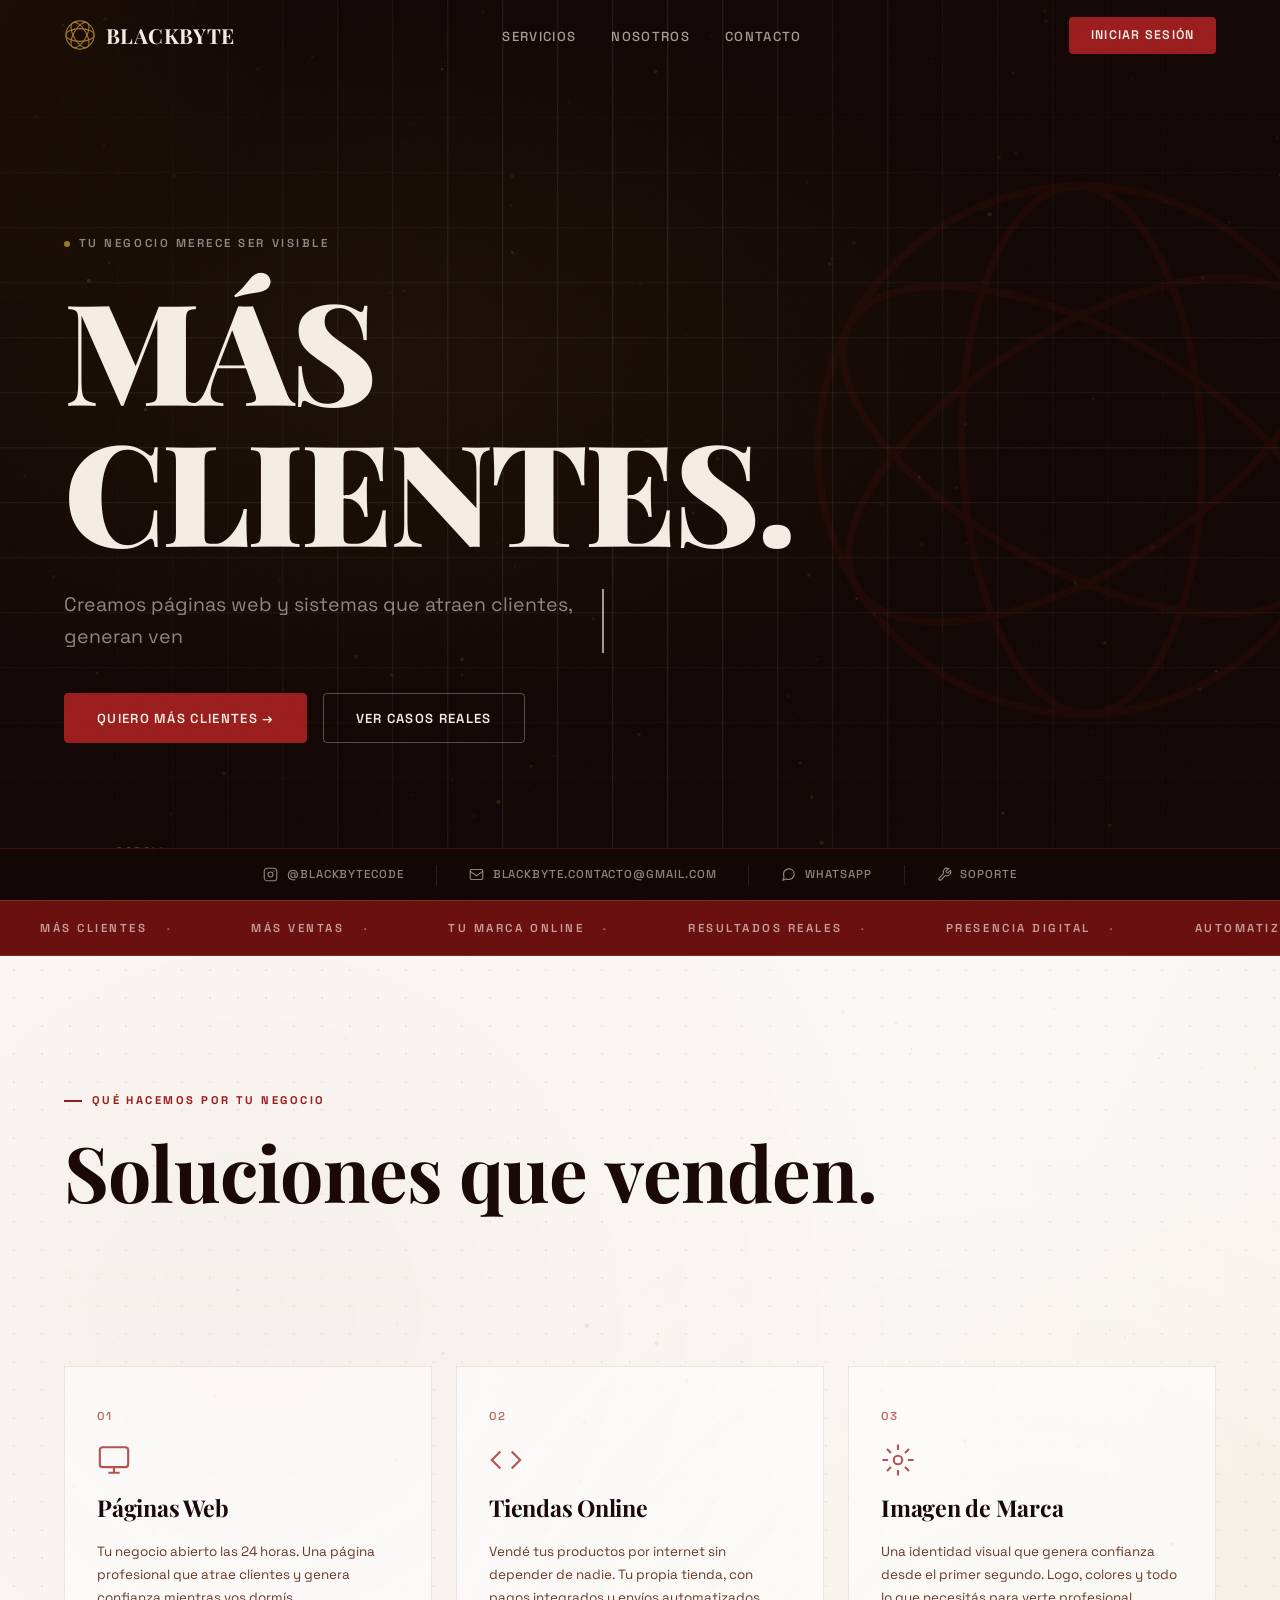
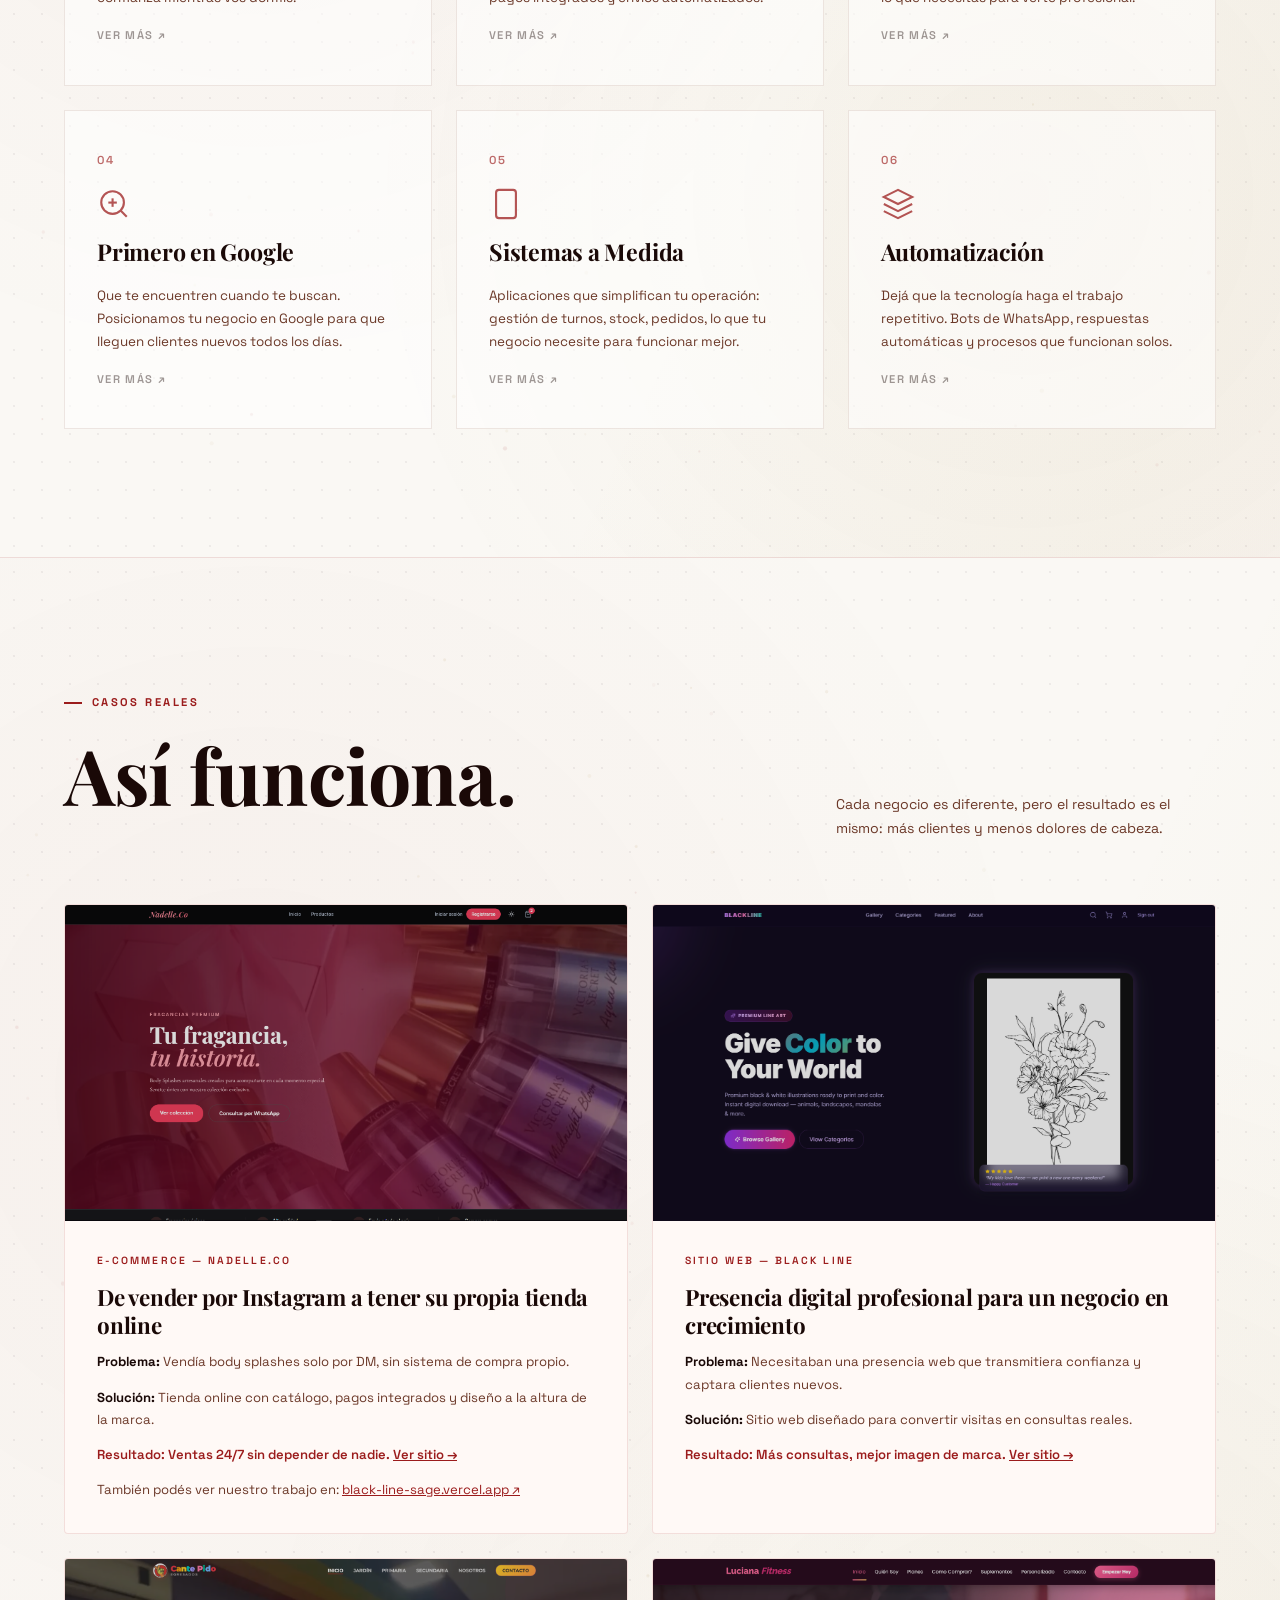
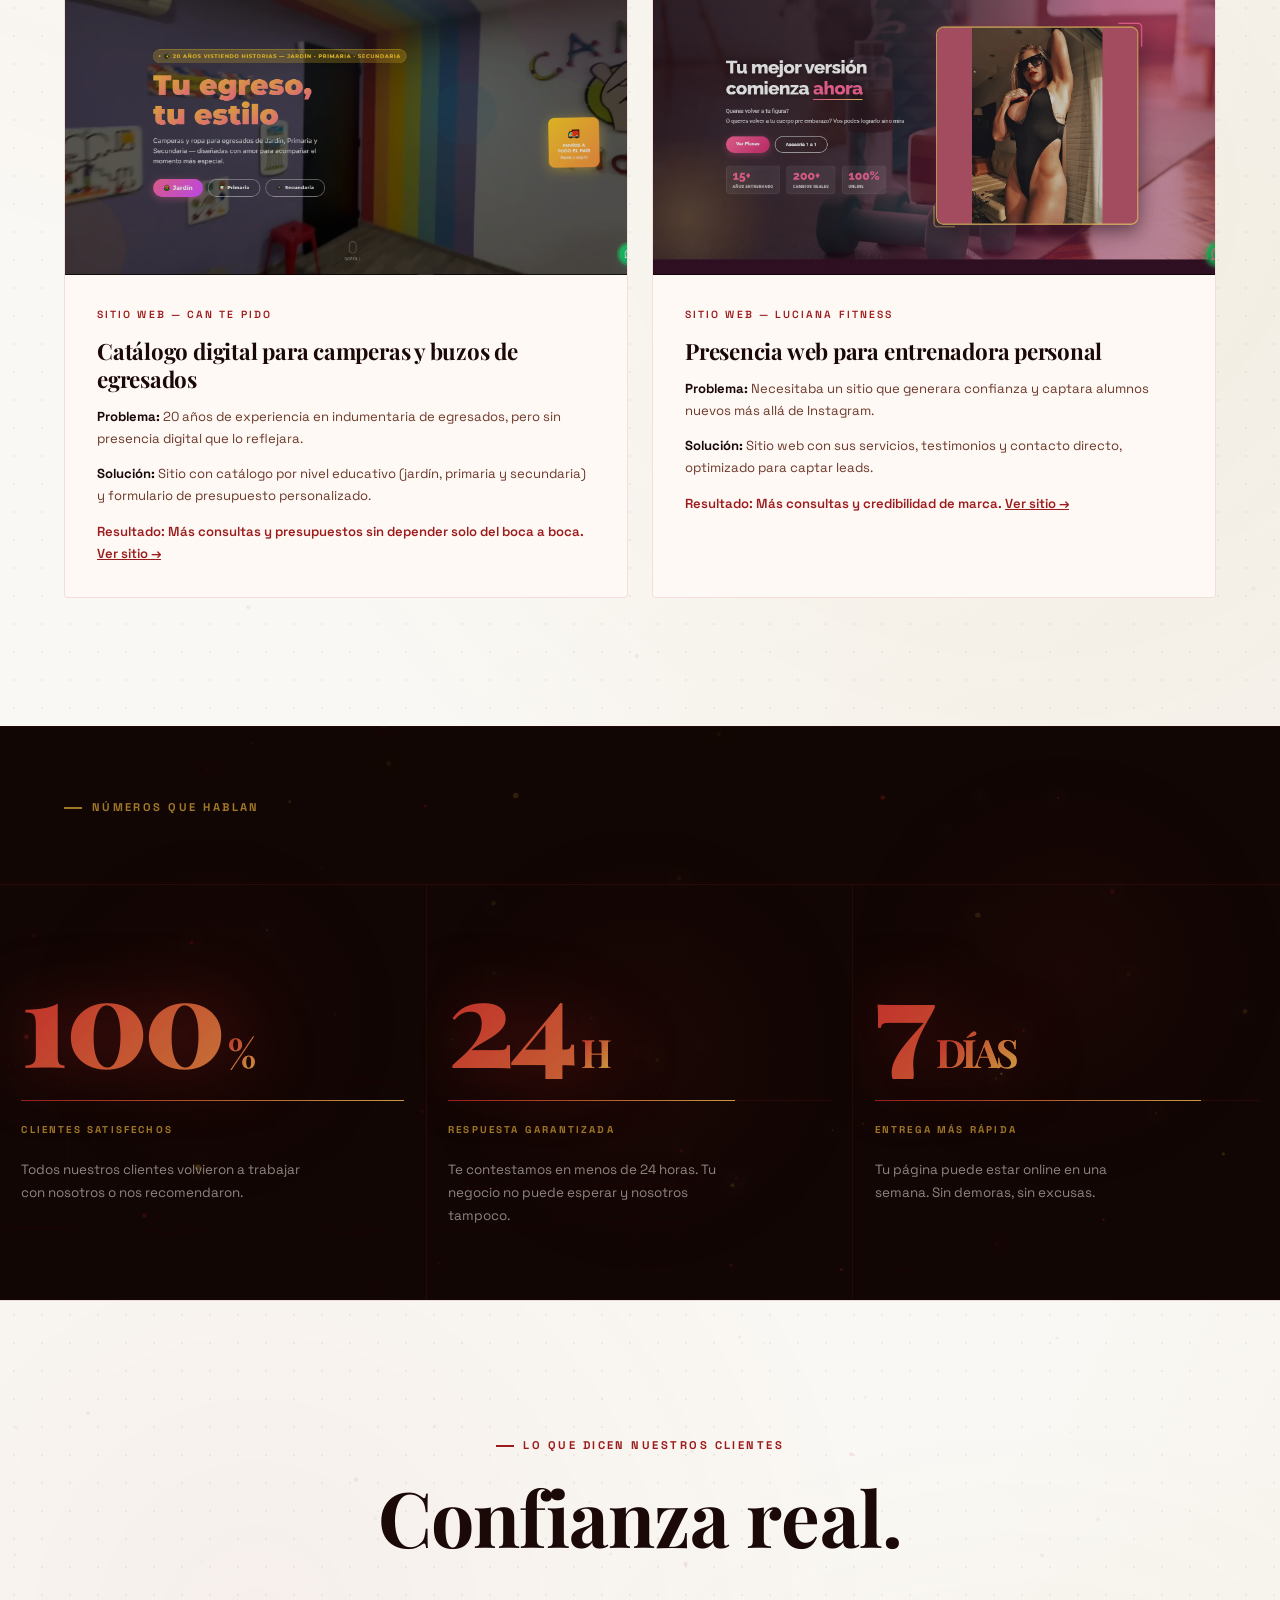
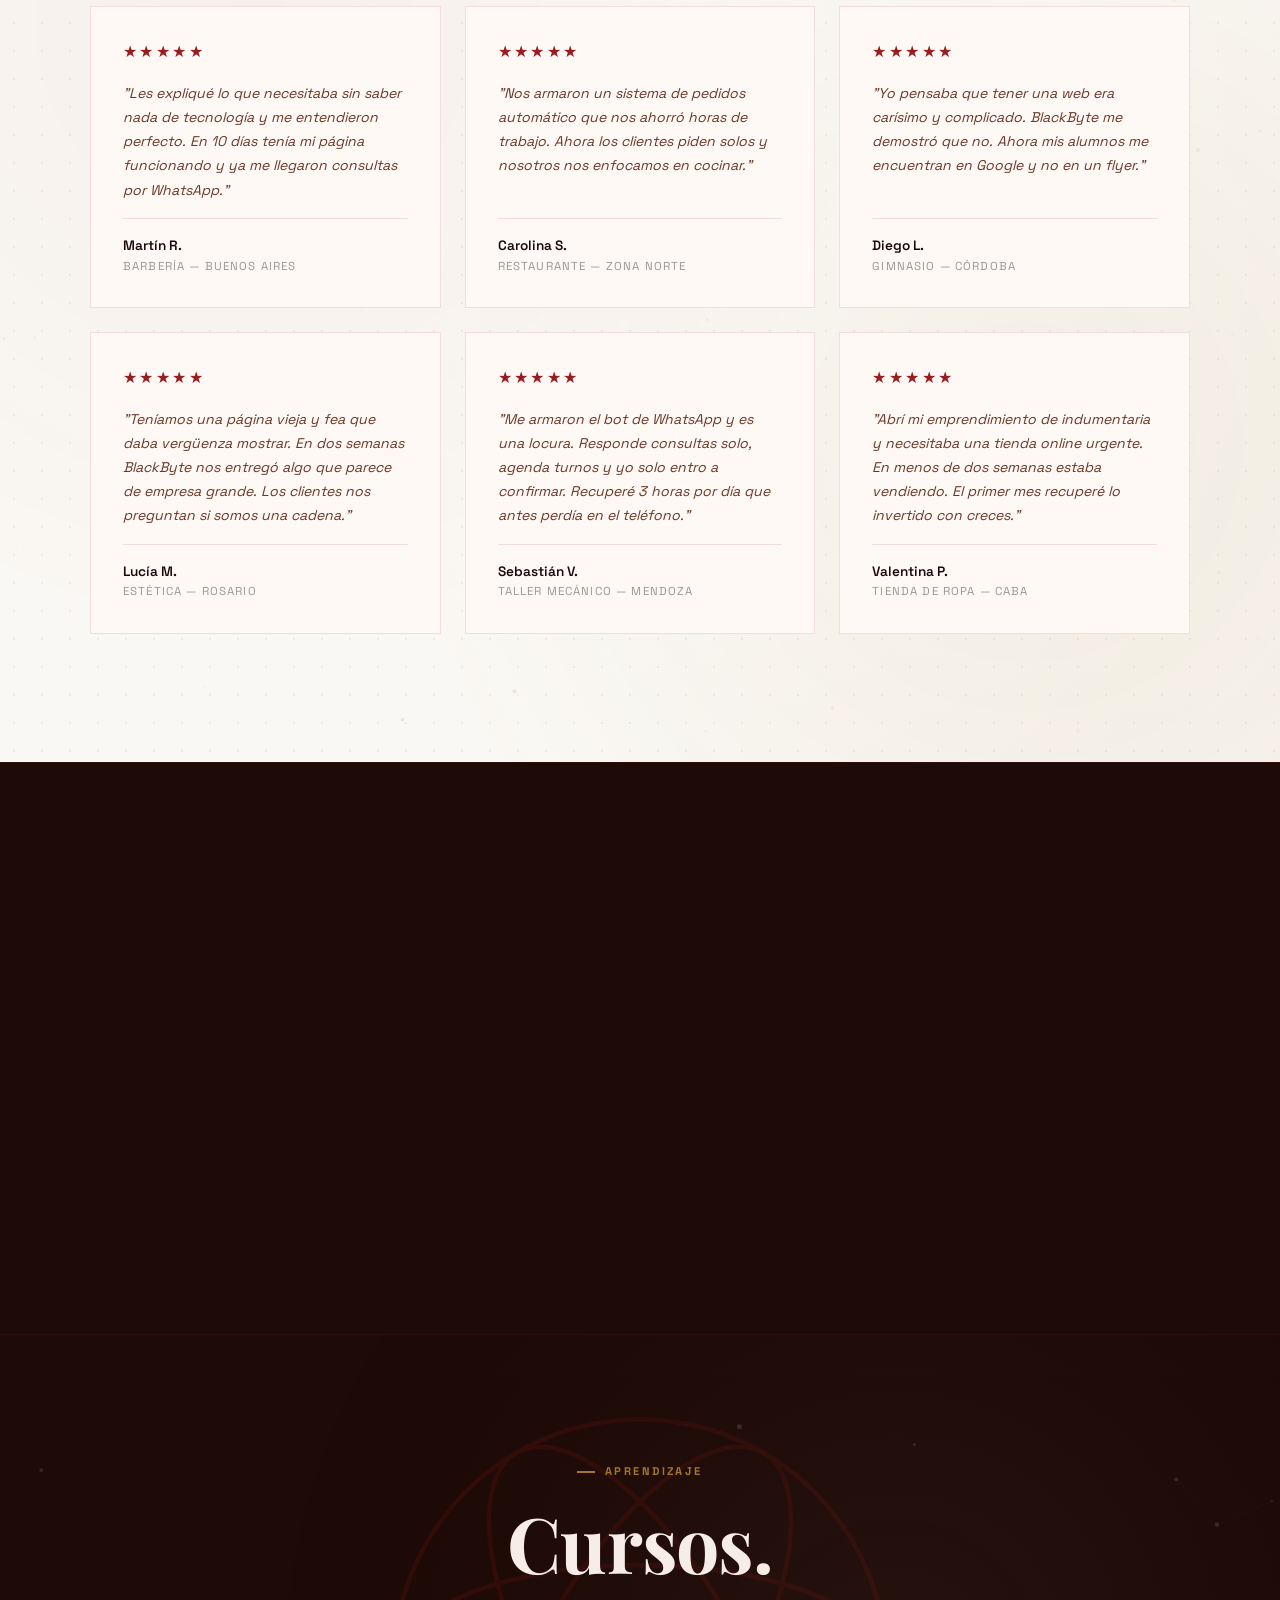
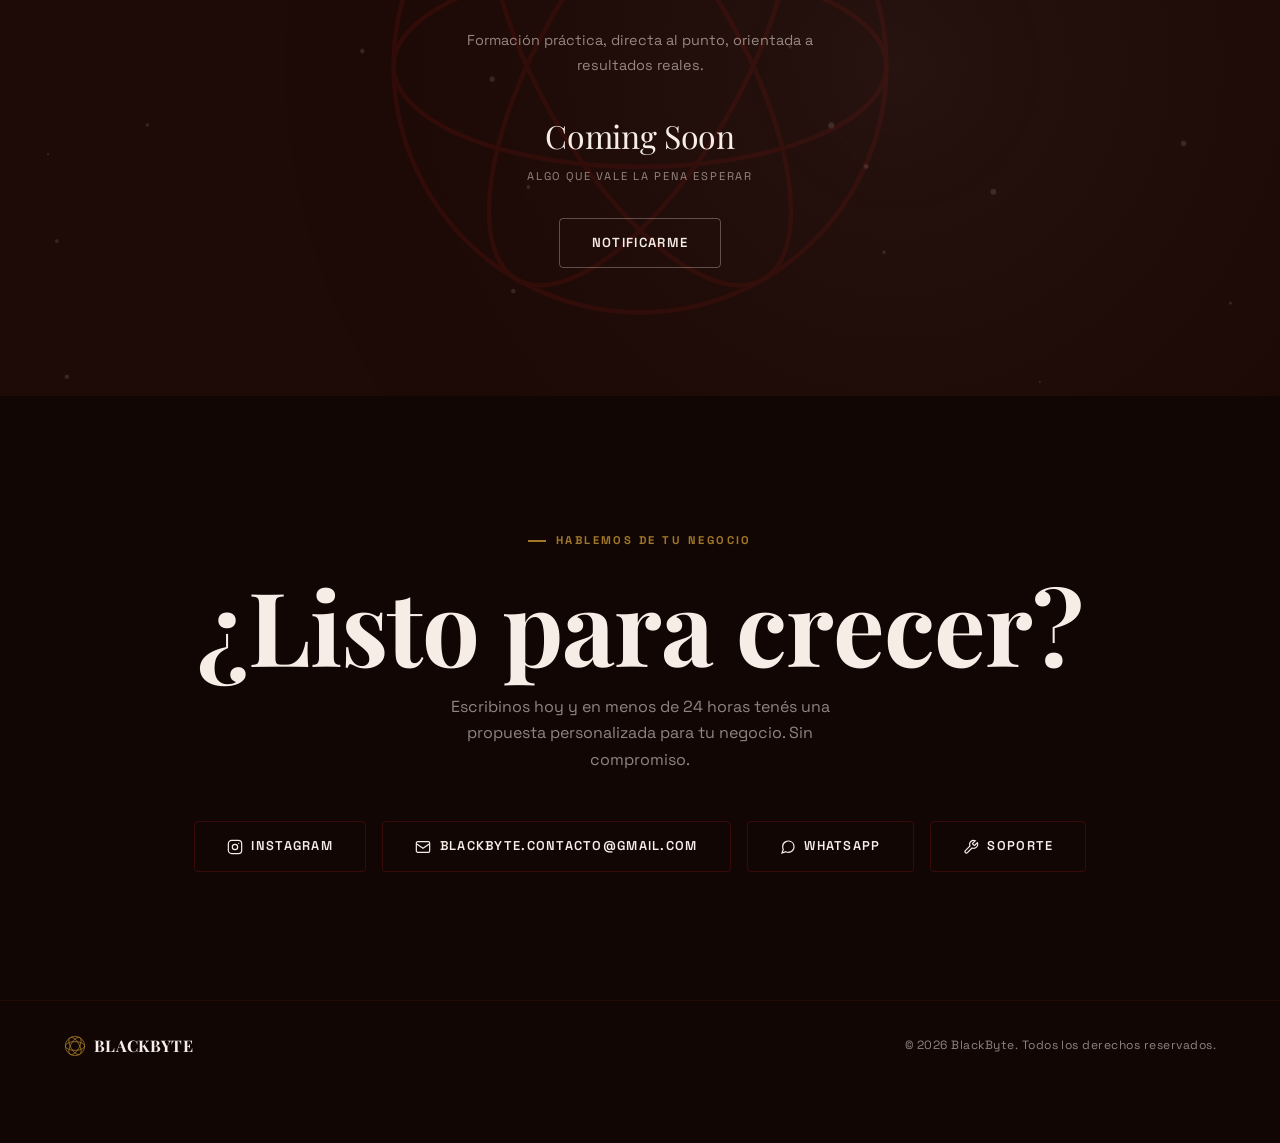
==== commit 802e1e4a: "Redesign stats section with gradient numbers, ghost bg, glow effects & animated counters - Numbers: " ====
--- a/index.html
+++ b/index.html
@@ -271,8 +271,7 @@
     #stats::after { content: none; }
 
     .stats-top {
-      padding: 4rem 5% 2rem;
-      border-bottom: 1px solid var(--border);
+      padding: 4rem 5% 3rem;
       position: relative;
       z-index: 1;
     }
@@ -282,80 +281,107 @@
       grid-template-columns: repeat(3, 1fr);
       position: relative;
       z-index: 1;
-    }
-
+      border-top: 1px solid rgba(155,28,28,0.2);
+    }
 
     .stat-item-v2 {
-      padding: 4rem 5%;
-      border-right: 1px solid var(--border);
-      border-bottom: 1px solid var(--border);
+      padding: 4.5rem 5%;
+      border-right: 1px solid rgba(155,28,28,0.15);
       position: relative;
       overflow: hidden;
-      transition: background 0.4s;
+      cursor: default;
     }
     .stat-item-v2:last-child { border-right: none; }
-    .stat-item-v2:hover { background: rgba(201,168,76,0.05); border-top: 2px solid var(--gold) !important; }
-
-    /* corner accent */
-    .stat-item-v2::before {
-      content: '';
-      border-top-color: var(--accent) !important;
-      border-left-color: var(--accent) !important;
+
+    /* Ghost number behind */
+    .stat-ghost {
       position: absolute;
-      top: 0; left: 0;
-      width: 40px; height: 40px;
-      border-top: 1px solid rgba(255,255,255,0.15);
-      border-left: 1px solid rgba(255,255,255,0.15);
+      font-family: 'Playfair Display', serif;
+      font-weight: 900;
+      font-size: min(22vw, 300px);
+      color: transparent;
+      -webkit-text-stroke: 1px rgba(155,28,28,0.055);
+      top: 55%; left: -4%;
+      transform: translateY(-50%);
+      pointer-events: none;
+      user-select: none;
+      line-height: 1;
+      letter-spacing: -0.04em;
+      z-index: 0;
+      transition: -webkit-text-stroke-color 0.4s, opacity 0.4s;
+    }
+    .stat-item-v2:hover .stat-ghost {
+      -webkit-text-stroke-color: rgba(155,28,28,0.13);
+    }
+
+    /* Mouse-follow glow (injected via JS) */
+    .stat-glow {
+      position: absolute;
+      width: 400px; height: 400px;
+      border-radius: 50%;
+      background: radial-gradient(circle, rgba(155,28,28,0.11) 0%, transparent 65%);
+      pointer-events: none;
+      transform: translate(-50%, -50%);
       opacity: 0;
-      transition: opacity 0.3s;
-    }
-    .stat-item-v2:hover::before { opacity: 1; }
+      transition: opacity 0.35s;
+      z-index: 0;
+    }
+    .stat-item-v2:hover .stat-glow { opacity: 1; }
 
     .stat-v2-inner {
       display: flex;
       flex-direction: column;
-      gap: 1.2rem;
+      gap: 1.3rem;
+      position: relative;
+      z-index: 1;
     }
 
     .stat-v2-number {
       font-family: 'Playfair Display', serif;
-      font-size: clamp(4.5rem, 8vw, 9rem);
-      font-weight: 700;
+      font-size: clamp(5rem, 9.5vw, 10.5rem);
+      font-weight: 900;
       line-height: 1.0;
-      letter-spacing: -0.02em;
-      color: var(--accent);
+      letter-spacing: -0.03em;
+      background: linear-gradient(135deg, #c02828 0%, #c99a40 100%);
+      -webkit-background-clip: text;
+      -webkit-text-fill-color: transparent;
+      background-clip: text;
+      filter: drop-shadow(0 0 32px rgba(155,28,28,0.5));
       display: flex;
       align-items: baseline;
       gap: 0.05em;
     }
 
     .stat-v2-suffix {
-      font-size: 0.4em;
-      opacity: 0.4;
+      font-size: 0.32em;
+      font-weight: 700;
+      background: linear-gradient(135deg, #c02828 0%, #c99a40 100%);
+      -webkit-background-clip: text;
+      -webkit-text-fill-color: transparent;
+      background-clip: text;
     }
 
     .stat-v2-bar {
-      height: 2px;
-      background: rgba(58,6,6,0.5);
+      height: 1px;
+      background: rgba(155,28,28,0.18);
       overflow: hidden;
     }
 
     .stat-v2-fill {
       height: 100%;
       width: 0%;
-      background: linear-gradient(90deg, var(--bordeaux), var(--gold));
-      transition: width 1.8s cubic-bezier(.23,1,.32,1);
-      box-shadow: 0 0 8px rgba(201,168,76,0.5);
+      background: linear-gradient(90deg, var(--crimson), var(--gold-bright));
+      transition: width 2.2s cubic-bezier(.23,1,.32,1);
+      box-shadow: 0 0 12px rgba(201,168,76,0.6);
     }
     .stat-v2-fill.animated { width: var(--fill-width, 100%); }
 
     .stat-v2-label {
-      font-size: 0.65rem;
+      font-size: 0.62rem;
       font-weight: 700;
       letter-spacing: 0.22em;
       text-transform: uppercase;
       color: var(--gold);
-      opacity: 0.9;
     }
 
     .stat-v2-desc {
@@ -487,8 +513,9 @@
       #packages .services-header { flex-direction: column; align-items: flex-start; }
       #packages > div:nth-child(2) { grid-template-columns: 1fr !important; }
       .stats-grid       { grid-template-columns: 1fr; }
-      .stat-item-v2     { border-right: none; }
+      .stat-item-v2     { border-right: none; border-bottom: 1px solid rgba(155,28,28,0.15); }
       .stat-item-v2:last-child { border-bottom: none; }
+      .stat-ghost       { font-size: min(40vw, 200px); }
       .cases-grid        { grid-template-columns: 1fr !important; }
       .testimonials-grid { grid-template-columns: 1fr !important; }
       .contact-buttons  { flex-direction: column; align-items: stretch; max-width: 320px; margin: 0 auto; }
@@ -789,9 +816,10 @@
     <div class="stats-grid">
 
       <div class="stat-item-v2 reveal">
+        <div class="stat-ghost" aria-hidden="true">100</div>
         <div class="stat-v2-inner">
           <div class="stat-v2-number">
-            <span class="stat-v2-digits">100</span><span class="stat-v2-suffix">%</span>
+            <span class="stat-v2-digits" data-target="100">0</span><span class="stat-v2-suffix">%</span>
           </div>
           <div class="stat-v2-bar"><div class="stat-v2-fill" data-width="100"></div></div>
           <div class="stat-v2-label">Clientes satisfechos</div>
@@ -800,9 +828,10 @@
       </div>
 
       <div class="stat-item-v2 reveal">
+        <div class="stat-ghost" aria-hidden="true">24</div>
         <div class="stat-v2-inner">
           <div class="stat-v2-number">
-            <span class="stat-v2-digits">24</span><span class="stat-v2-suffix">H</span>
+            <span class="stat-v2-digits" data-target="24">0</span><span class="stat-v2-suffix">H</span>
           </div>
           <div class="stat-v2-bar"><div class="stat-v2-fill" data-width="75"></div></div>
           <div class="stat-v2-label">Respuesta garantizada</div>
@@ -811,9 +840,10 @@
       </div>
 
       <div class="stat-item-v2 reveal">
+        <div class="stat-ghost" aria-hidden="true">7</div>
         <div class="stat-v2-inner">
           <div class="stat-v2-number">
-            <span class="stat-v2-digits">7</span><span class="stat-v2-suffix">DÍAS</span>
+            <span class="stat-v2-digits" data-target="7">0</span><span class="stat-v2-suffix">DÍAS</span>
           </div>
           <div class="stat-v2-bar"><div class="stat-v2-fill" data-width="85"></div></div>
           <div class="stat-v2-label">Entrega más rápida</div>
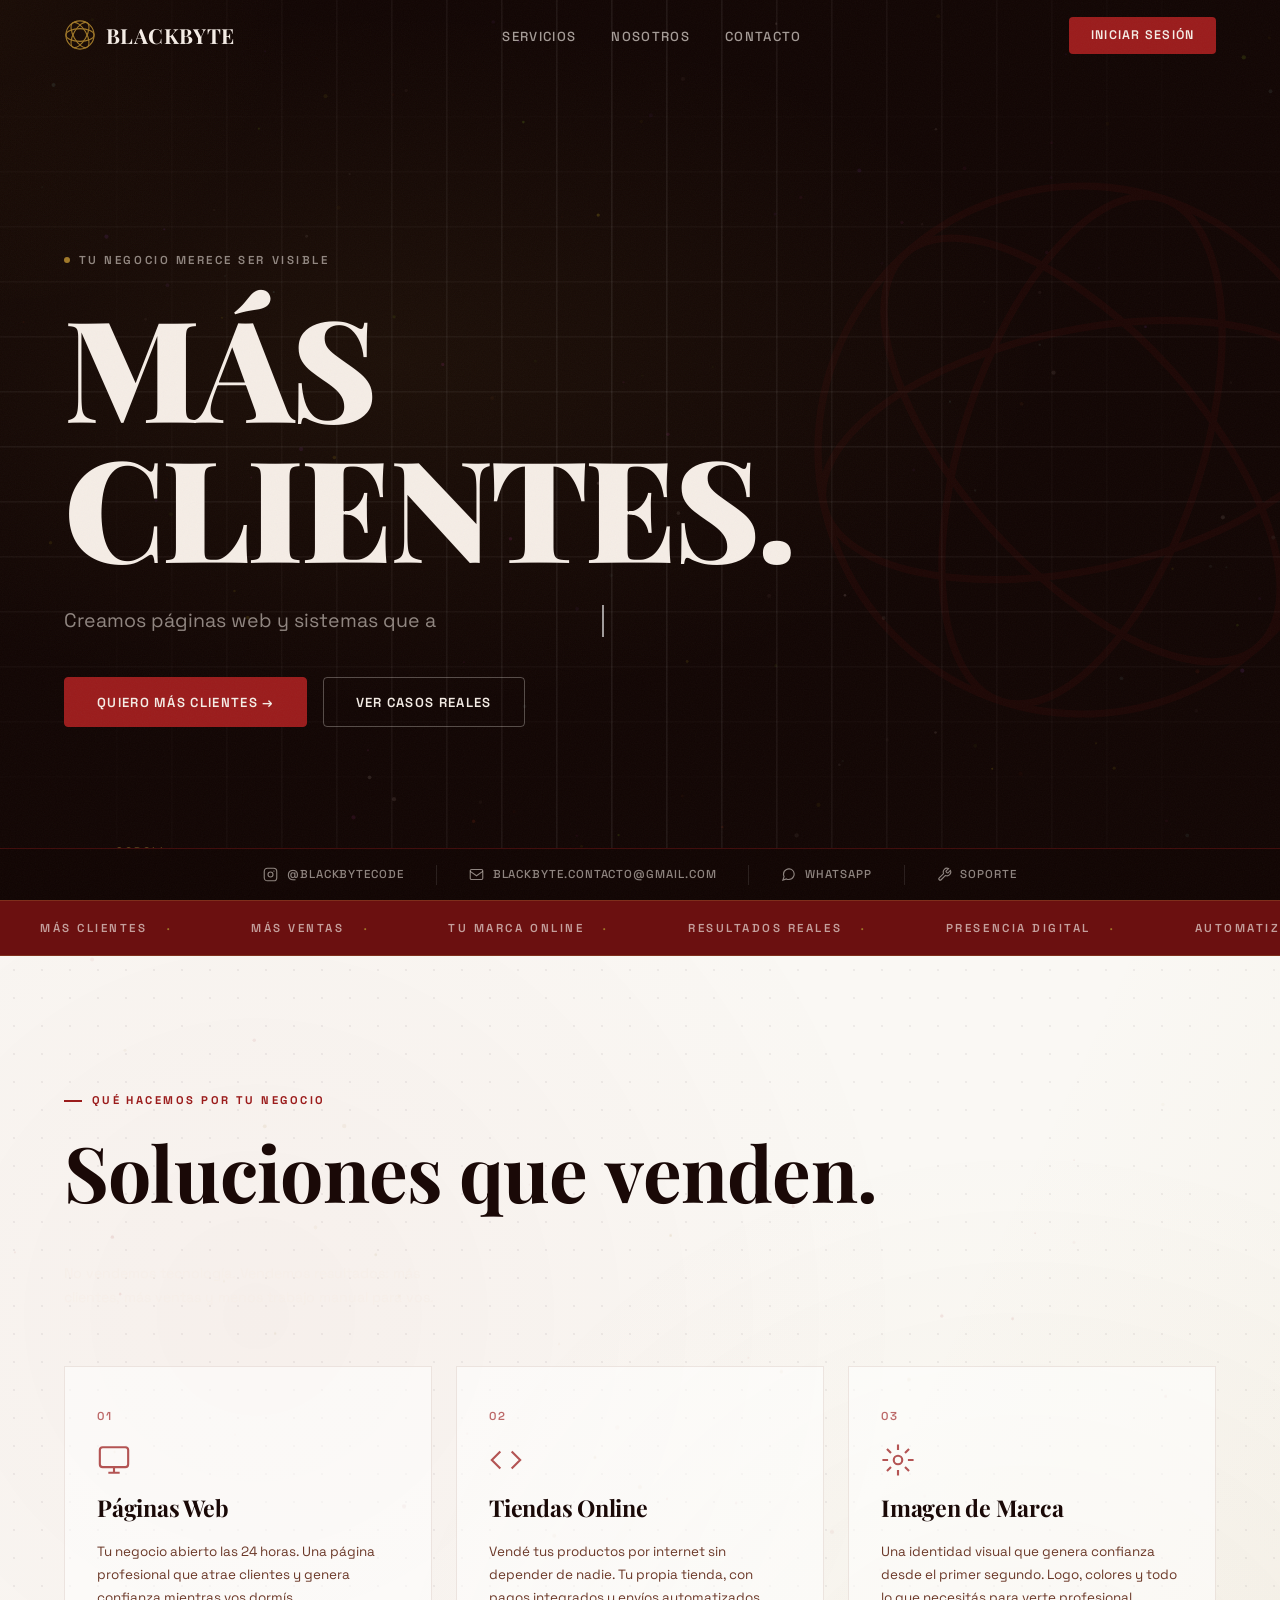
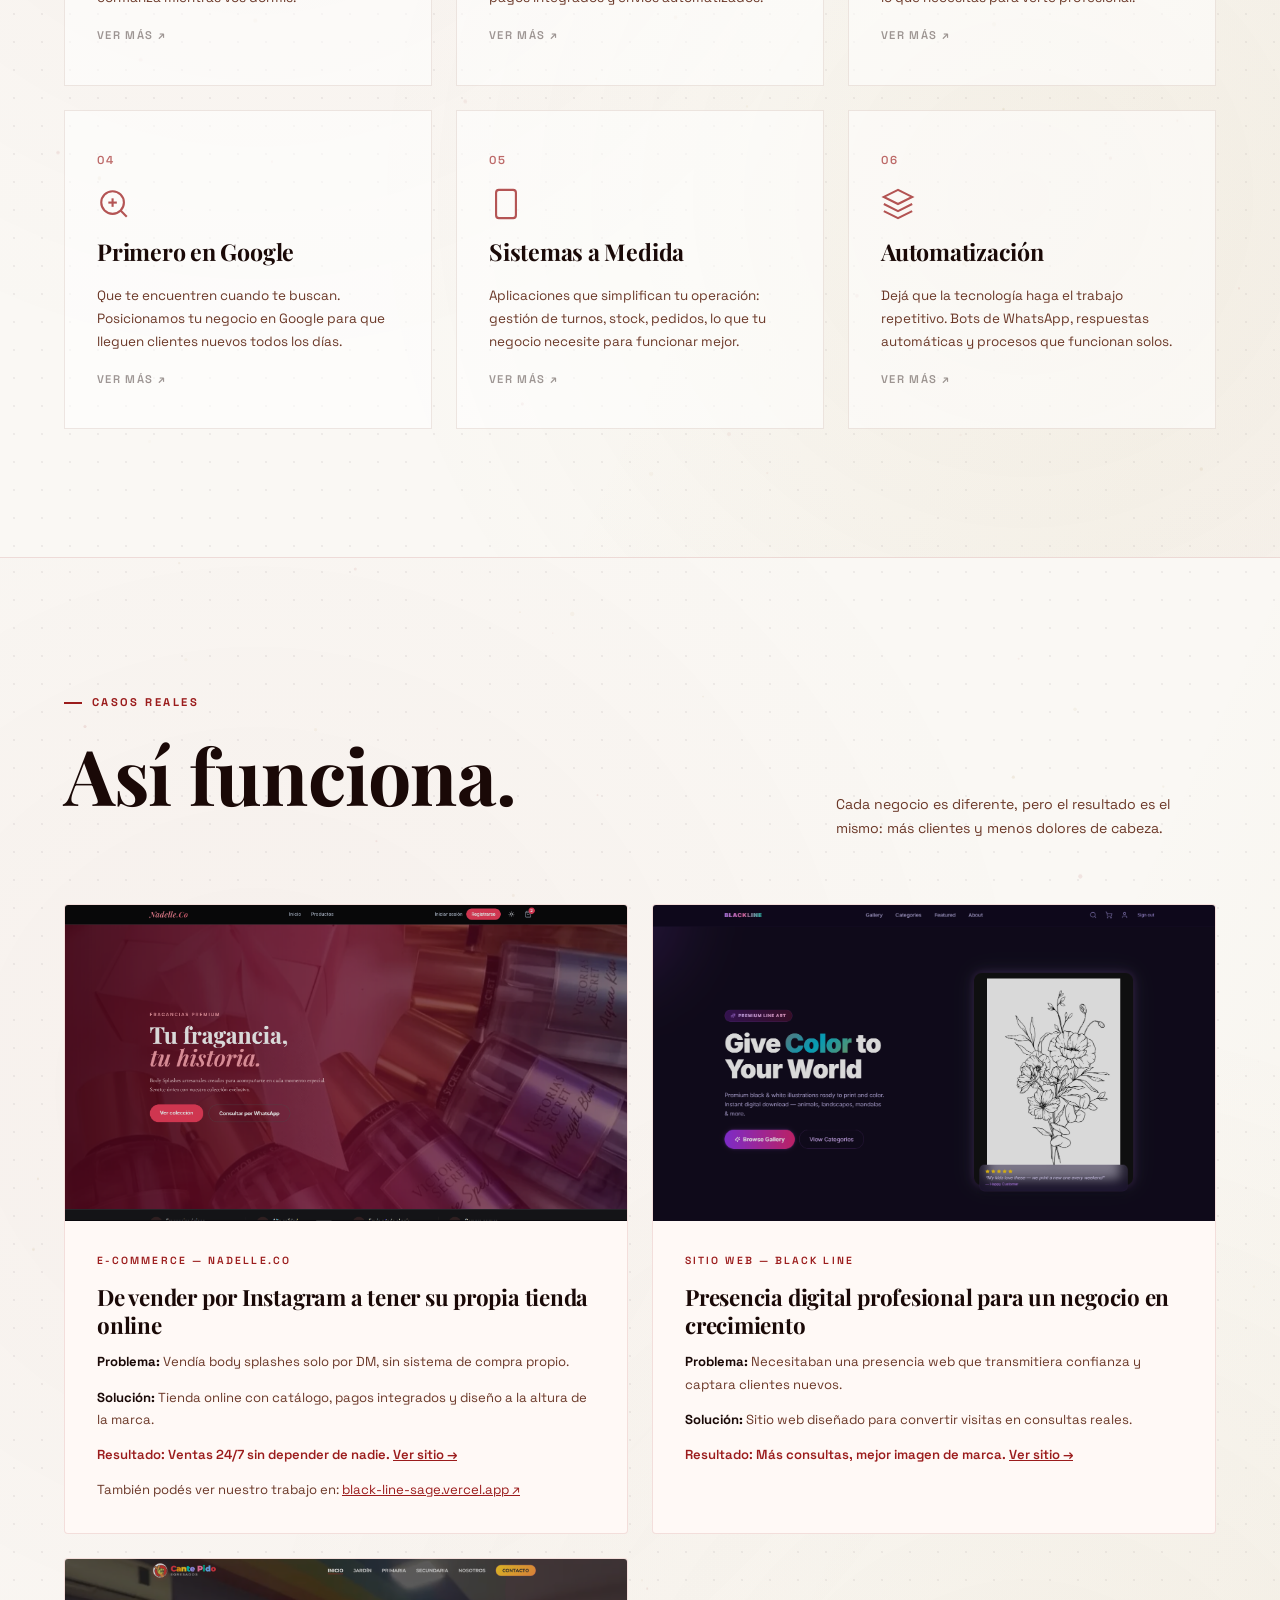
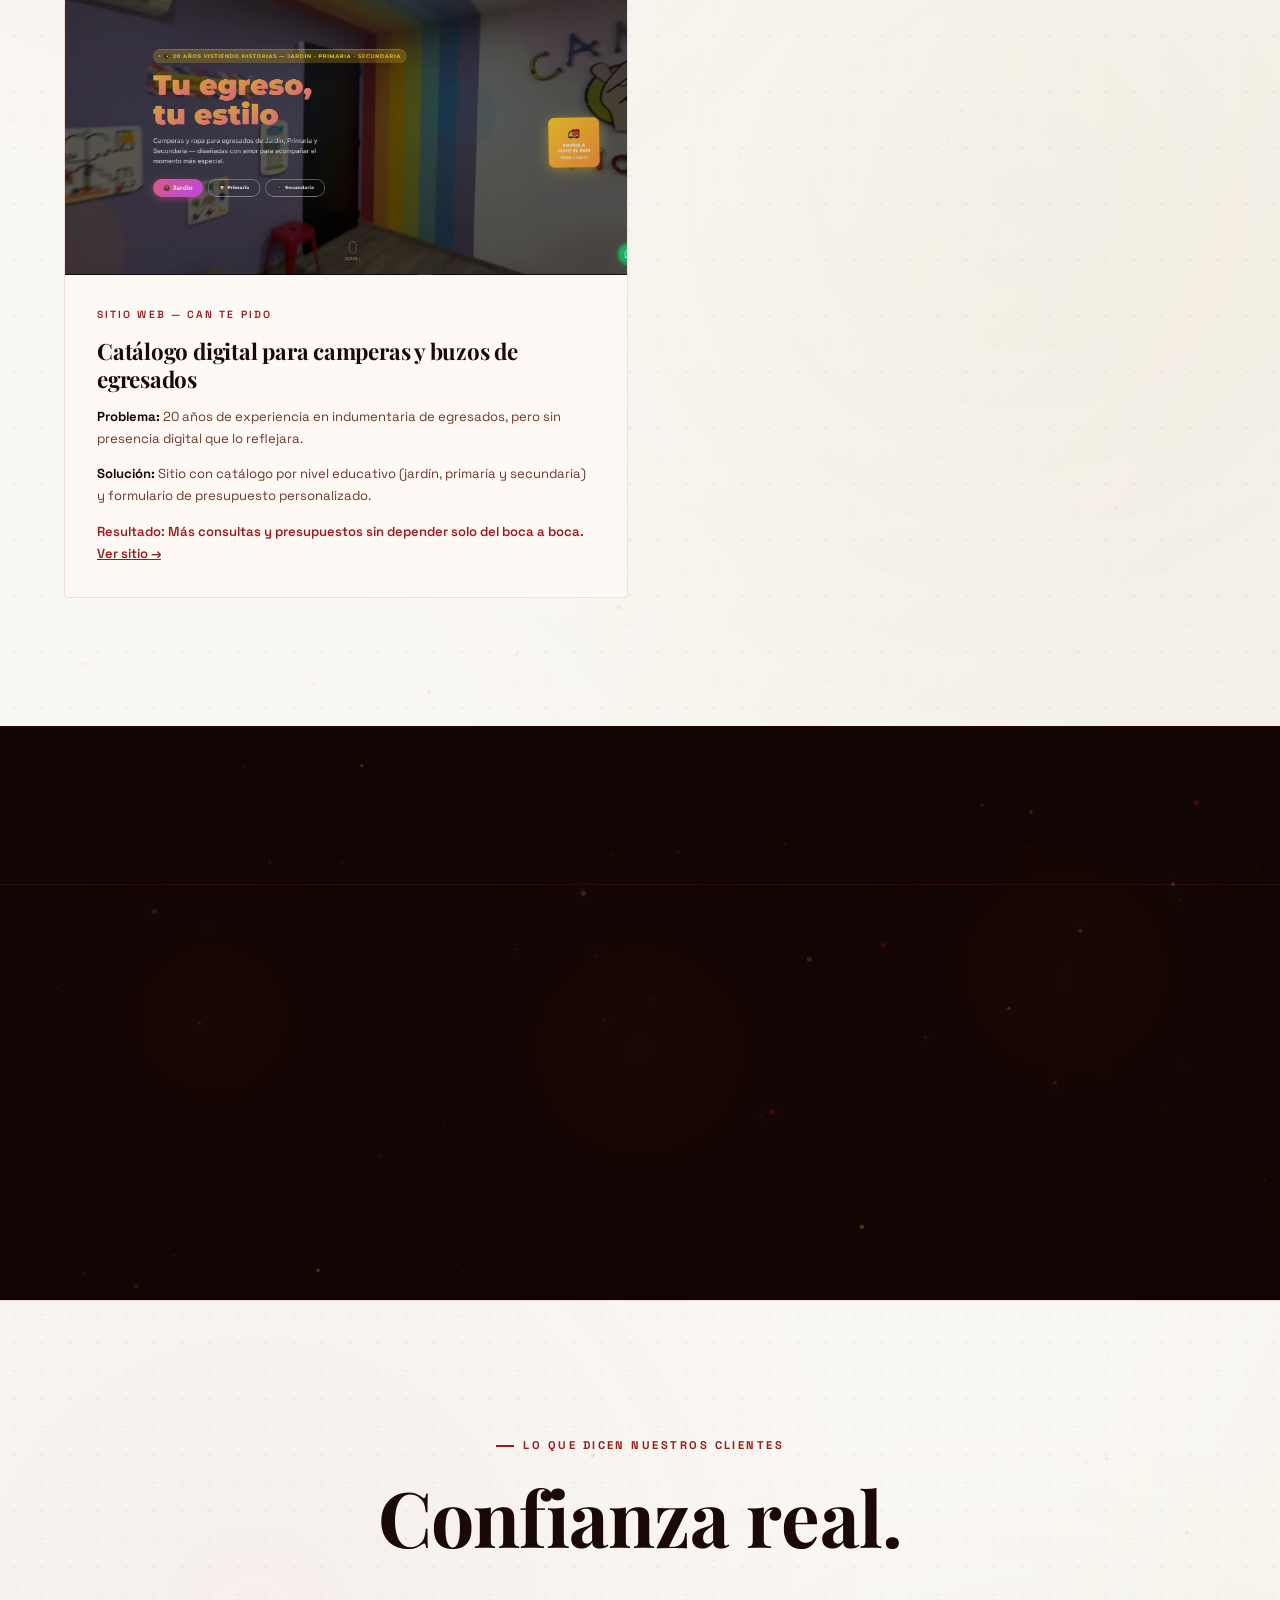
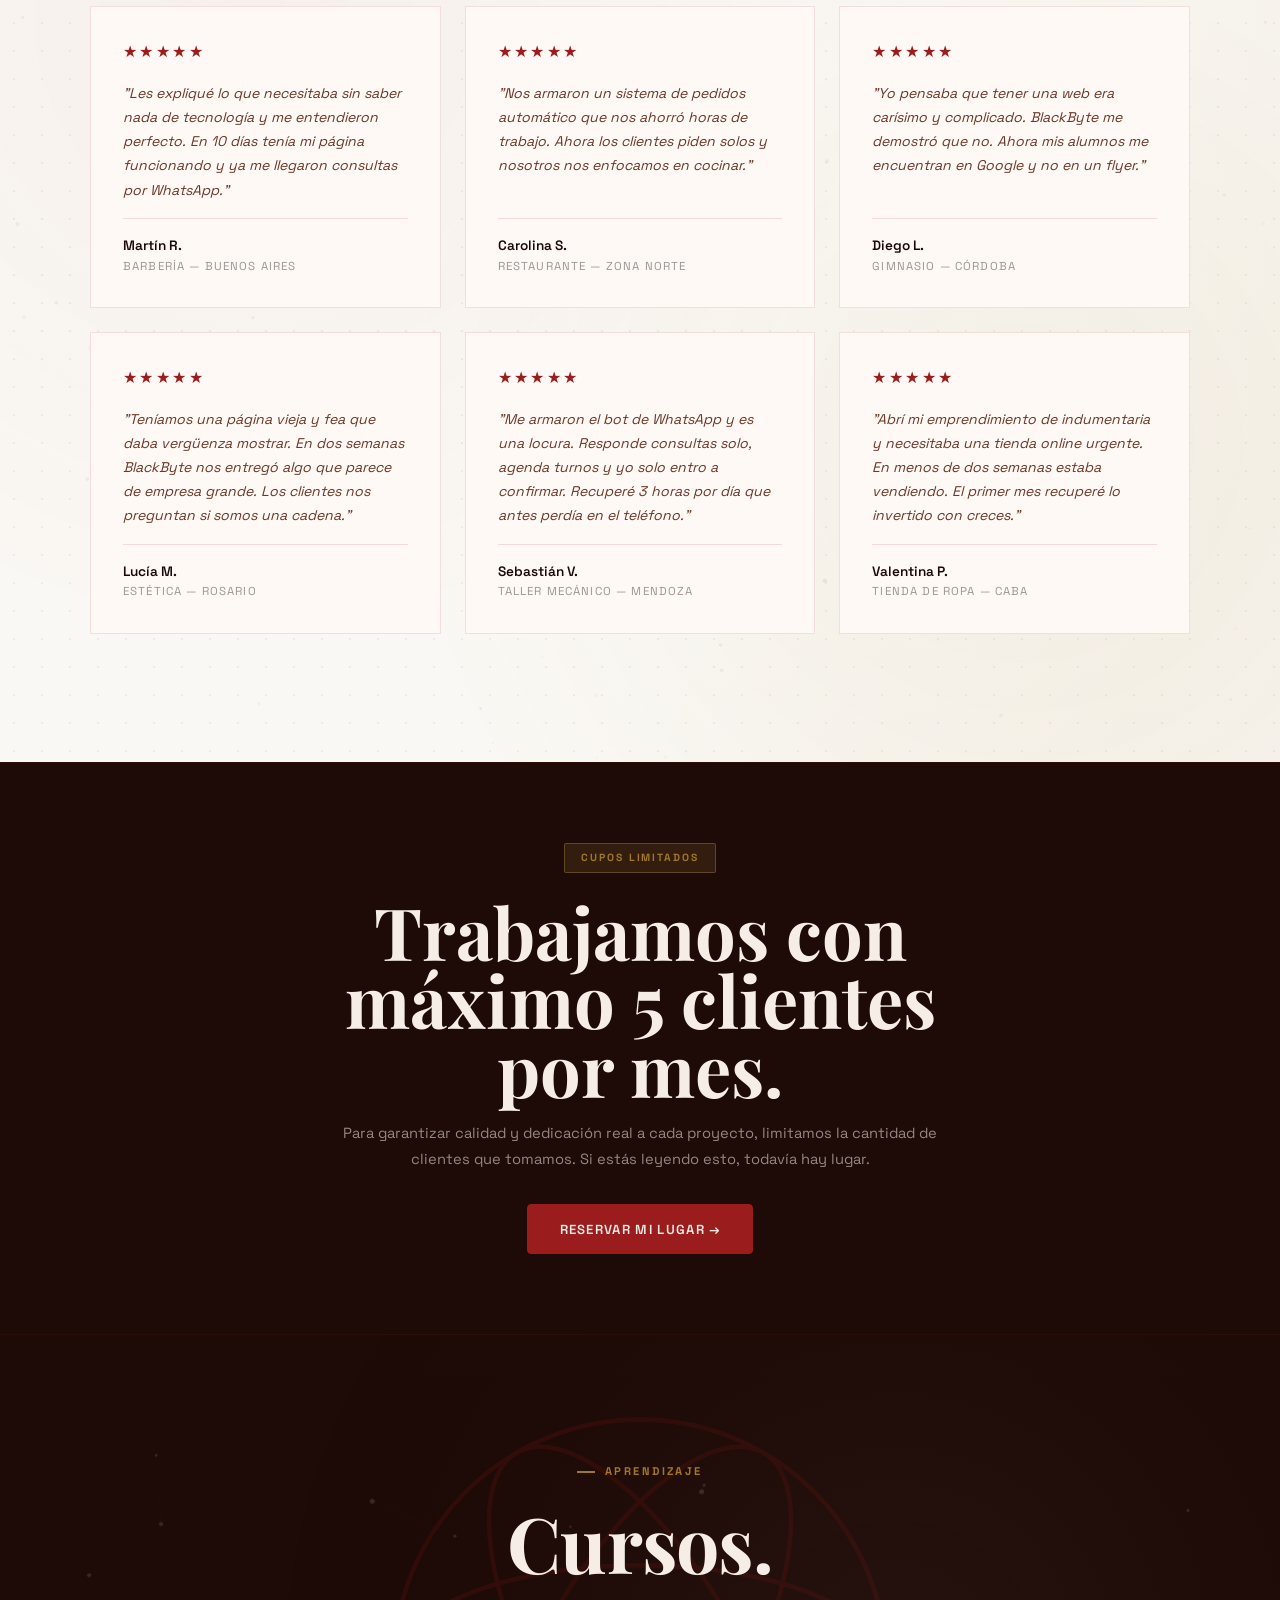
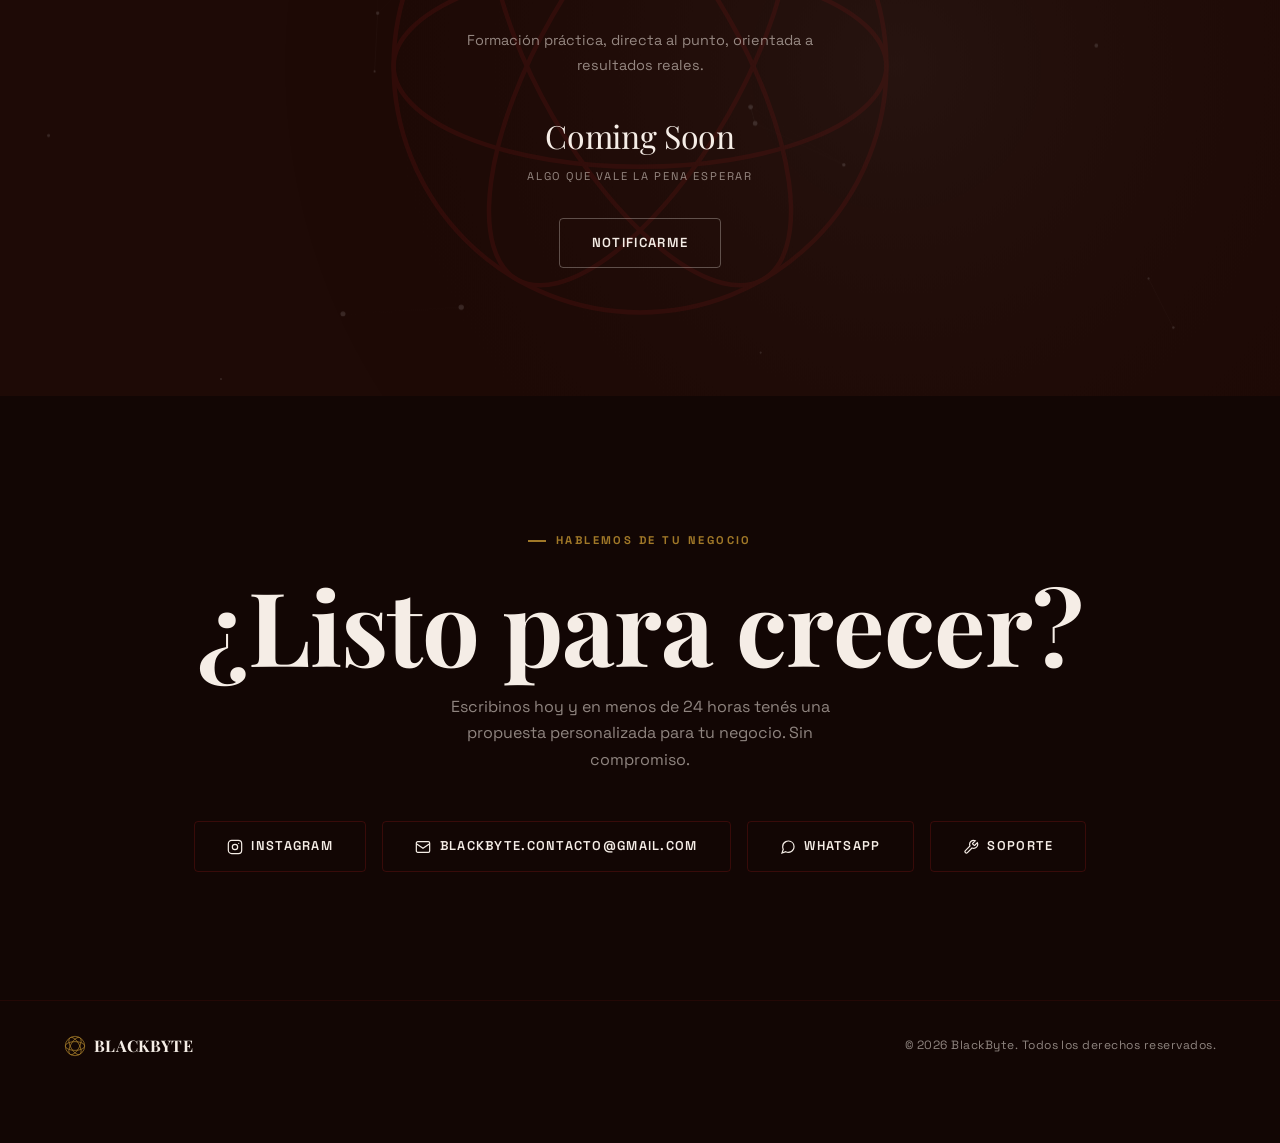
==== commit 48eb85ae: "Remove Luciana Fitness from casos reales section" ====
--- a/index.html
+++ b/index.html
@@ -1,4 +1,4 @@
-﻿<!DOCTYPE html>
+<!DOCTYPE html>
 <html lang="es">
 <head>
   <meta charset="UTF-8" />
@@ -783,22 +783,6 @@
         </div>
       </div>
 
-      <!-- Luciana Fitness -->
-      <div class="reveal" style="background:#fff9f6;border:1px solid rgba(155,28,28,0.12);border-radius:4px;display:flex;flex-direction:column;gap:0;overflow:hidden;">
-        <a href="https://lucianafitness.com.ar/" target="_blank" rel="noopener noreferrer" style="display:block;width:100%;aspect-ratio:16/9;overflow:hidden;text-decoration:none;position:relative;">
-          <img src="FITNESSEJEMPLO.png" alt="Luciana Fitness — sitio web" style="width:100%;height:100%;object-fit:cover;display:block;filter:brightness(0.85);" />
-          <div style="position:absolute;inset:0;background:rgba(40,6,6,0.8);display:flex;align-items:center;justify-content:center;opacity:0;transition:opacity 0.3s;" onmouseover="this.style.opacity='1'" onmouseout="this.style.opacity='0'">
-            <span style="font-size:0.7rem;font-weight:700;letter-spacing:0.18em;text-transform:uppercase;border:1px solid var(--gold);padding:0.55rem 1.4rem;color:var(--gold);">Ver sitio ↗</span>
-          </div>
-        </a>
-        <div style="padding:2rem;display:flex;flex-direction:column;gap:0.8rem;">
-          <span style="font-family:'Space Grotesk',sans-serif;font-weight:600;font-size:0.65rem;letter-spacing:0.2em;text-transform:uppercase;color:var(--accent);">SITIO WEB — LUCIANA FITNESS</span>
-          <h3 style="font-family:'Playfair Display',serif;font-weight:700;font-size:1.4rem;letter-spacing:-0.01em;line-height:1.25;">Presencia web para entrenadora personal</h3>
-          <p style="font-size:0.82rem;color:var(--ink-mid);line-height:1.7;"><strong style="color:var(--ink);">Problema:</strong> Necesitaba un sitio que generara confianza y captara alumnos nuevos más allá de Instagram.</p>
-          <p style="font-size:0.82rem;color:var(--ink-mid);line-height:1.7;"><strong style="color:var(--ink);">Solución:</strong> Sitio web con sus servicios, testimonios y contacto directo, optimizado para captar leads.</p>
-          <p style="font-size:0.82rem;color:var(--accent);line-height:1.7;font-weight:600;">Resultado: Más consultas y credibilidad de marca. <a href="https://lucianafitness.com.ar/" target="_blank" rel="noopener noreferrer" style="color:var(--accent);text-decoration:underline;">Ver sitio →</a></p>
-        </div>
-      </div>
 
     </div>
   </section>
